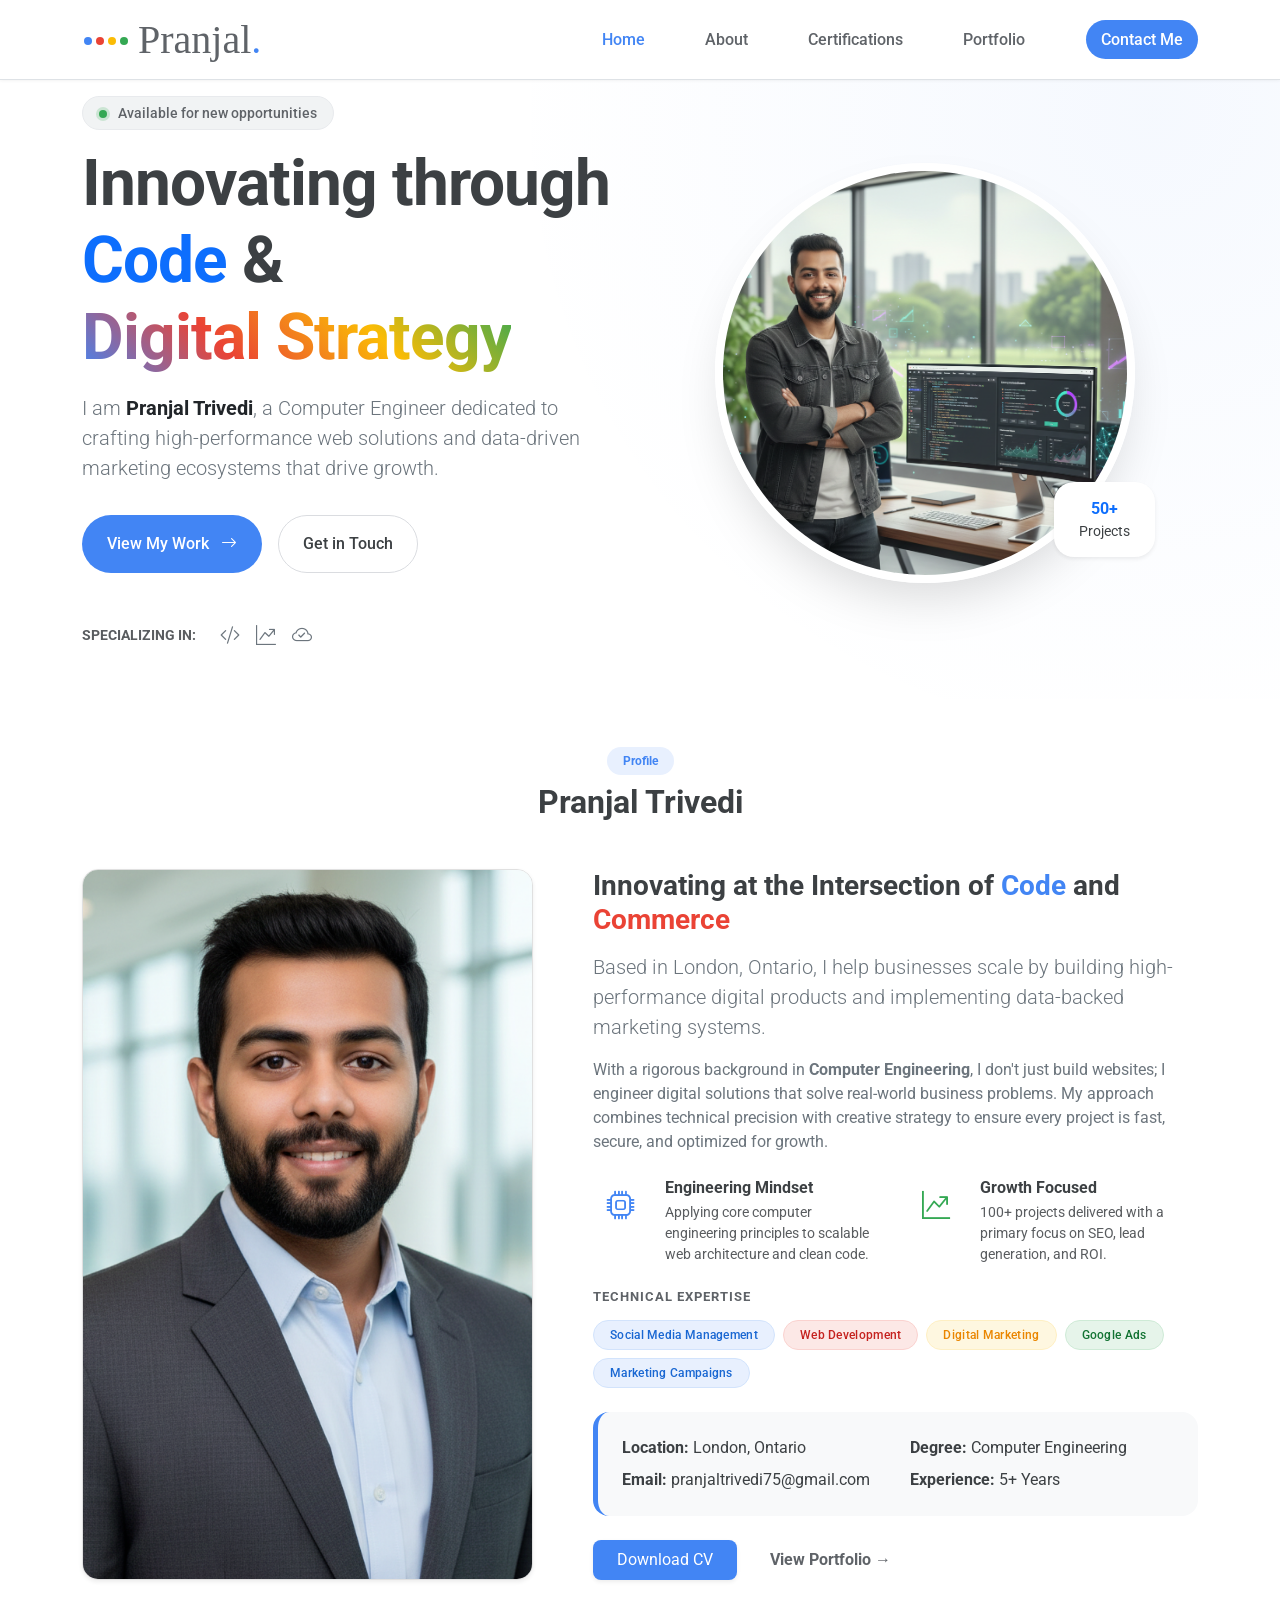
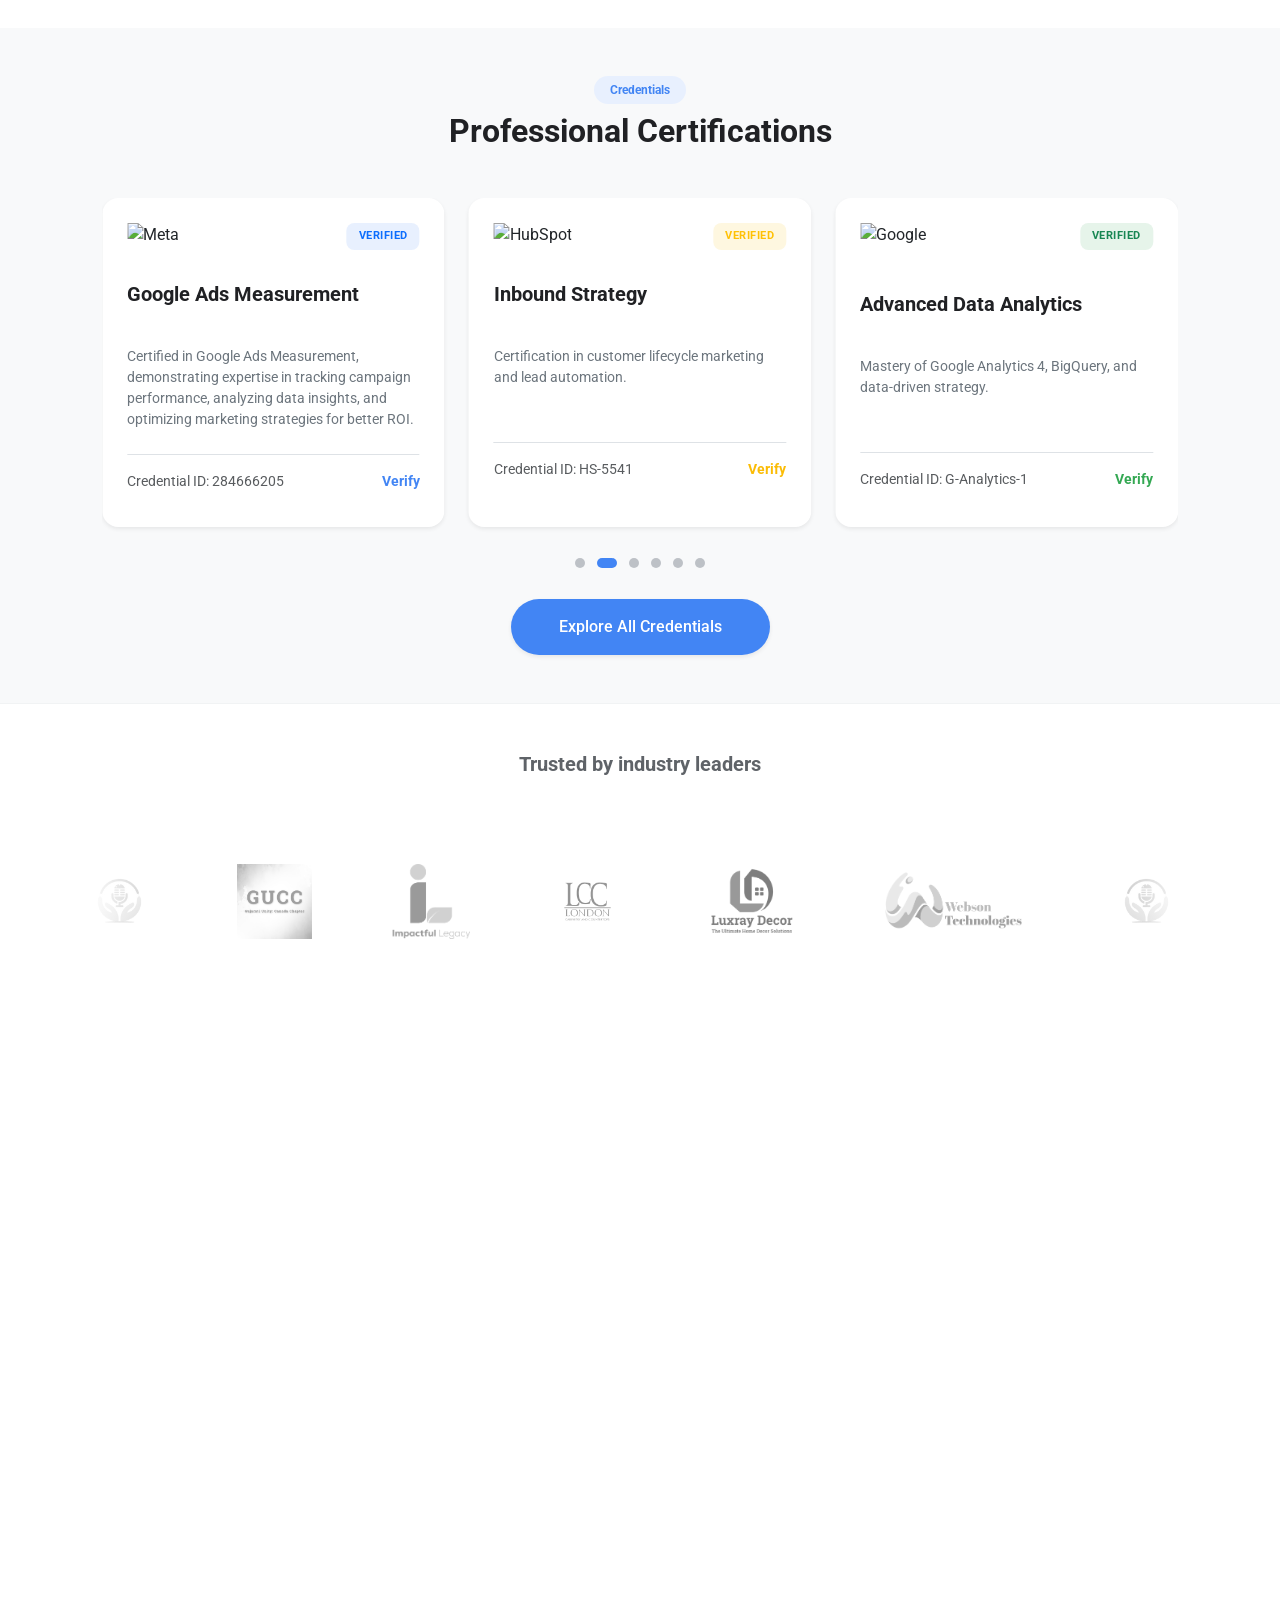
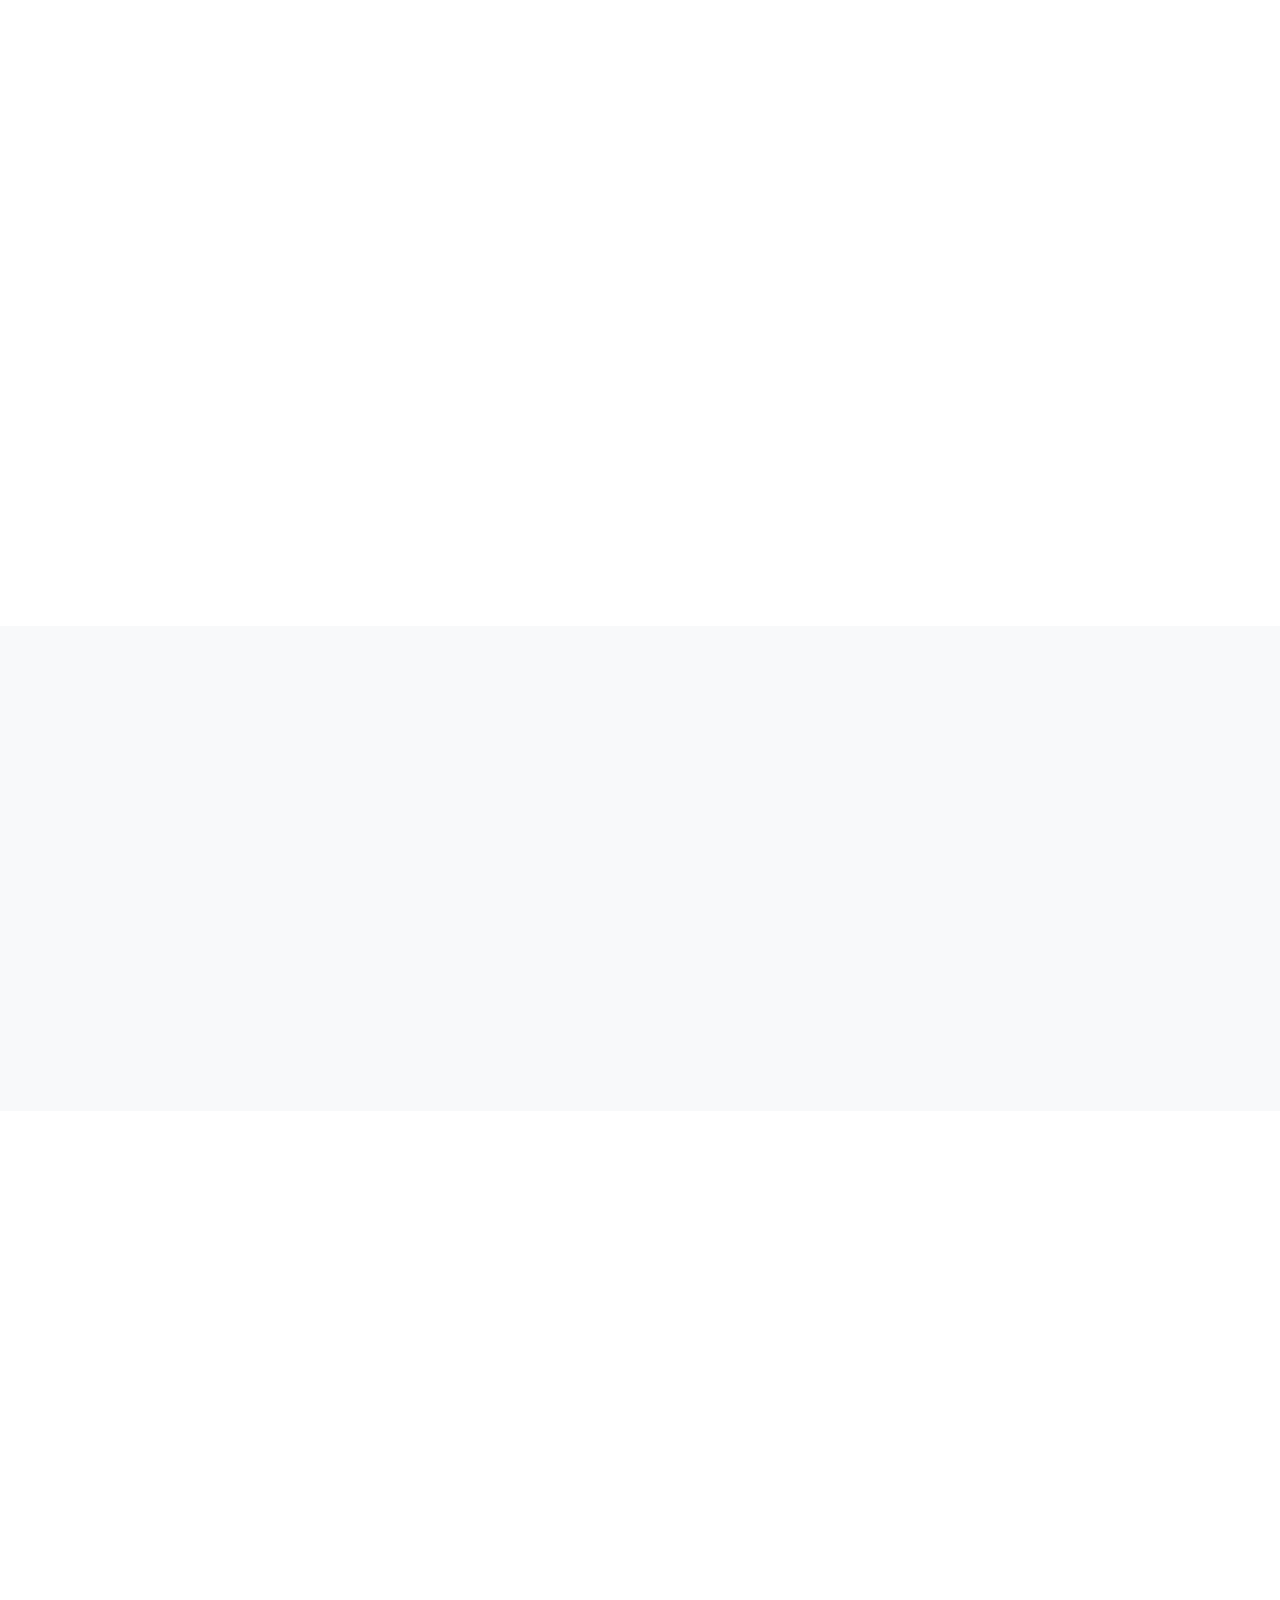
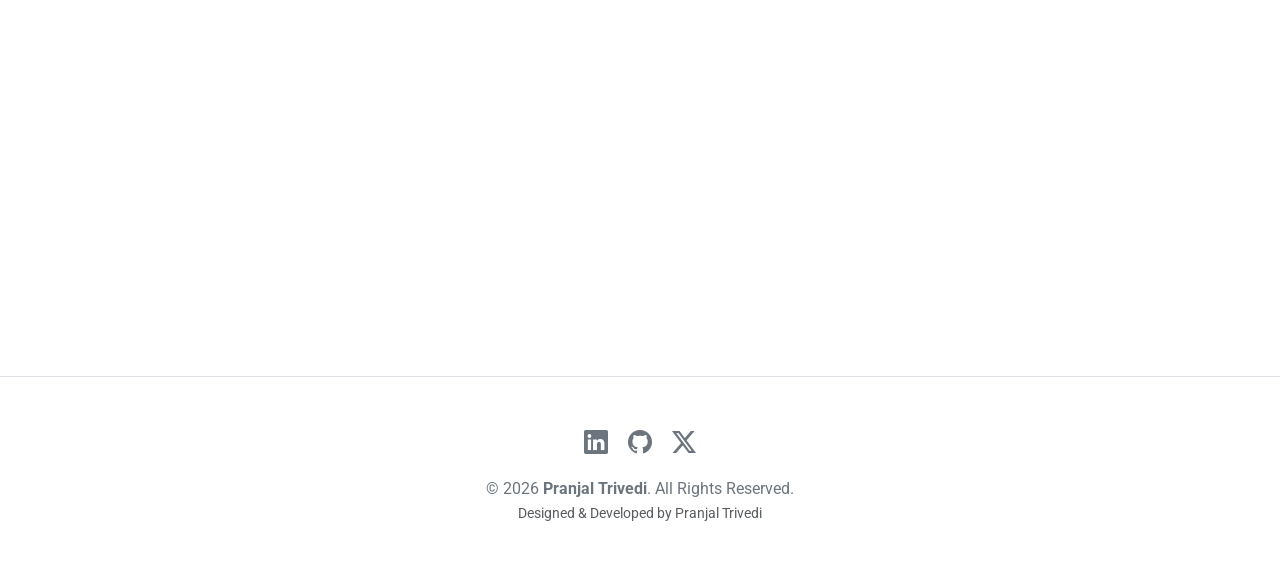
==== index.html @ e619330f "initialcommit" ====
<!DOCTYPE html>
<html lang="en">
<head>
  <meta charset="utf-8">
  <meta content="width=device-width, initial-scale=1.0" name="viewport">
  <title>Pranjal Trivedi | Digital Innovator</title>
  
  <link href="https://fonts.googleapis.com/css2?family=Google+Sans:wght@400;500;700&family=Roboto:wght@300;400;500;700&display=swap" rel="stylesheet">
  <link href="https://cdn.jsdelivr.net/npm/bootstrap@5.3.0/dist/css/bootstrap.min.css" rel="stylesheet">
  <link href="https://cdn.jsdelivr.net/npm/bootstrap-icons@1.11.0/font/bootstrap-icons.css" rel="stylesheet">
  <link href="https://unpkg.com/aos@2.3.1/dist/aos.css" rel="stylesheet">
  <link rel="stylesheet" href="https://cdn.jsdelivr.net/npm/swiper@11/swiper-bundle.min.css" />
  <link rel="stylesheet" href="https://cdn.jsdelivr.net/npm/bootstrap-icons@1.11.3/font/bootstrap-icons.min.css">

  <script src="https://cdn.jsdelivr.net/npm/swiper@11/swiper-bundle.min.js"></script>
  
  <link href="assets/css/style.css" rel="stylesheet">
  <script src="assets/js/security.js"></script>
</head>

<body>
<div id="maintenanceOverlay" class="maintenance-overlay" style="display: none;">
    <div class="maintenance-content text-center p-5 shadow-lg rounded-4 bg-white">
      <div class="d-flex justify-content-center mb-4">
        <a href="#" class="logo d-flex align-items-center text-decoration-none justify-content-center">
          <div class="google-dots me-2">
            <span class="dot blue"></span><span class="dot red"></span><span class="dot yellow"></span><span class="dot green"></span>
          </div>
          <h1 class="sitename mb-0" style="font-family: 'Google Sans'; color: #5F6368; font-weight: 500; font-size: 2rem;">
            Pranjal<span style="color: #4285F4;">.</span>
          </h1>
        </a>
      </div>
      <i class="bi bi-shield-lock text-primary mb-4" style="font-size: 4rem; display: block;"></i>
      <h2 class="fw-bold mb-3" style="font-family: 'Google Sans'; color: #202124;">Site Under Update</h2>
      <p class="text-secondary mb-4 mx-auto" style="max-width: 400px;">
        I am currently updating my portfolio with new projects. Please check back in a few minutes or reach out via LinkedIn.
      </p>
      <a href="https://linkedin.com/in/pranjaltrivedi/" class="btn btn-google-blue rounded-pill px-5 py-2">Follow for Updates</a>
    </div>
  </div>


  <header id="header" class="header fixed-top d-flex align-items-center bg-white border-bottom">
  <div class="container-fluid container-xl d-flex align-items-center justify-content-between">
    
    <a href="index.html" class="logo d-flex align-items-center text-decoration-none">
      <div class="google-dots me-2">
        <span class="dot blue"></span><span class="dot red"></span><span class="dot yellow"></span><span class="dot green"></span>
      </div>
      <h1 class="sitename mb-0" style="font-family: 'Google Sans'; color: #5F6368; font-weight: 500;">Pranjal<span style="color: #4285F4;">.</span></h1>
    </a>

    <nav id="navmenu" class="navmenu">
      <i class="mobile-nav-toggle d-xl-none bi bi-list ms-auto"></i>

      <div class="nav-drawer" id="navDrawer">
        <div class="drawer-header d-xl-none p-3 d-flex align-items-center justify-content-between border-bottom">
          <div class="logo d-flex align-items-center">
            <div class="google-dots me-2">
              <span class="dot blue"></span><span class="dot red"></span><span class="dot yellow"></span><span class="dot green"></span>
            </div>
            <h1 class="sitename mb-0" style="font-size: 1.25rem;">Pranjal<span>.</span></h1>
          </div>
          <i class="bi bi-x drawer-close d-xl-none" style="font-size: 32px; cursor: pointer;"></i>
        </div>

        <ul class="list-unstyled mb-0">
          <li><a href="index.html" class="active">Home</a></li>
          <li><a href="about.html">About</a></li>
          <li><a href="certifications.html">Certifications</a></li>
          <li><a href="portfolio.html">Portfolio</a></li>
          <li><a href="contact.html" class="btn-google-blue ms-xl-3">Contact Me</a></li>
        </ul>

        <div class="drawer-footer d-xl-none mt-auto p-4 border-top bg-light">
  <div class="text-center">
    <div class="social-links mb-3">
      <a href="https://linkedin.com/in/pranjaltrivedi/" class="text-secondary mx-2 fs-4"><i class="bi bi-linkedin"></i></a>
      <a href="https://github.com/PranjalTrivedi" class="text-secondary mx-2 fs-4"><i class="bi bi-github"></i></a>
      <a href="https://x.com/pranjalstrivedi" class="text-secondary mx-2 fs-4"><i class="bi bi-twitter-x"></i></a>
    </div>
    <p class="text-secondary mb-0" style="font-size: 0.85rem;">© 2026 <strong>Pranjal Trivedi</strong>. All Rights Reserved.</p>
    <small class="text-muted" style="font-size: 0.75rem;">Designed & Developed by Pranjal Trivedi</small>
  </div>
</div>
      </div>
    </nav>
  </div>
  <div class="mobile-nav-overlay" id="navOverlay"></div>
</header>

  <main class="main">

    <section id="hero" class="hero section py-5 mt-5">
  <div class="container">
    <div class="row gy-5 align-items-center">
      <div class="col-lg-6 order-2 order-lg-1" data-aos="fade-up">
        <div class="hero-content">
          <span class="premium-badge mb-3 d-inline-block">
            <span class="dot blue"></span> Available for new opportunities
          </span>
          <h1 class="display-3 fw-bold mb-3" style="letter-spacing: -1px;">
            Innovating through <span class="text-primary">Code</span> & <br>
            <span class="google-text-gradient">Digital Strategy</span>
          </h1>
          <p class="lead text-secondary mb-4 pb-2">
            I am <span class="fw-bold text-dark">Pranjal Trivedi</span>, a Computer Engineer dedicated to crafting high-performance web solutions and data-driven marketing ecosystems that drive growth.
          </p>
          <div class="d-flex gap-3 mt-2">
            <a href="portfolio.html" class="btn btn-google-primary px-4 py-3 rounded-pill">
              View My Work <i class="bi bi-arrow-right ms-2"></i>
            </a>
            <a href="contact.html" class="btn btn-outline-google px-4 py-3 rounded-pill">
              Get in Touch
            </a>
          </div>
          <div class="mt-5 d-flex align-items-center gap-4 trust-indicators">
            <small class="text-uppercase fw-bold text-muted small tracking-wider">Specializing in:</small>
            <div class="d-flex gap-3">
              <i class="bi bi-code-slash fs-5 text-secondary" title="Development"></i>
              <i class="bi bi-graph-up-arrow fs-5 text-secondary" title="SEO/Marketing"></i>
              <i class="bi bi-cloud-check fs-5 text-secondary" title="Cloud Solutions"></i>
            </div>
          </div>
        </div>
      </div>
      
      <div class="col-lg-6 order-1 order-lg-2 text-center" data-aos="zoom-in" data-aos-delay="200">
        <div class="hero-image-wrapper">
          <img src="/assets/img/profile-1.png" class="img-fluid rounded-circle shadow-premium hero-profile-img" alt="Pranjal Trivedi - Computer Engineer">
          <div class="floating-card experience-card shadow-sm">
            <span class="fw-bold text-primary">50+</span>
            <small>Projects</small>
          </div>
        </div>
      </div>
    </div>
  </div>
</section>

    <section id="about" class="about section py-5">
  <div class="container" data-aos="fade-up">
    
    <div class="section-title text-center mb-5">
      <span class="badge rounded-pill px-3 py-2 mb-2" style="background-color: #E8F0FE; color: #4285F4;">Profile</span>
      <h2 class="fw-bold">Pranjal Trivedi</h2>
    </div>
    
    <div class="row gy-4 align-items-stretch">
      
      <div class="col-lg-5">
        <div class="profile-card h-100 shadow-sm rounded-4 overflow-hidden bg-white border" style="border-color: #e0e0e0 !important;">
          <img src="/assets/img/profile-square.png" 
               class="w-100 h-100" 
               style="object-fit: cover; min-height: 100%;" 
               alt="Pranjal Trivedi - Computer Engineer">
        </div>
      </div>

      <div class="col-lg-7 d-flex flex-column justify-content-center ps-lg-5">
        <div class="content-wrapper">
          <h3 class="fw-bold mb-3" style="color: #3c4043;">Innovating at the Intersection of <span style="color: #4285F4;">Code</span> and <span style="color: #EA4335;">Commerce</span></h3>
          
          <p class="lead text-secondary mb-3">Based in London, Ontario, I help businesses scale by building high-performance digital products and implementing data-backed marketing systems.</p>
          
          <p class="text-secondary mb-4">With a rigorous background in <strong>Computer Engineering</strong>, I don't just build websites; I engineer digital solutions that solve real-world business problems. My approach combines technical precision with creative strategy to ensure every project is fast, secure, and optimized for growth.</p>
          
          <div class="row g-4 mb-4">
            <div class="col-sm-6">
              <div class="d-flex align-items-start">
                <div class="icon-box me-3" style="color: #4285F4;"><i class="bi bi-cpu fs-3"></i></div>
                <div>
                  <h6 class="fw-bold mb-1">Engineering Mindset</h6>
                  <p class="small text-muted mb-0">Applying core computer engineering principles to scalable web architecture and clean code.</p>
                </div>
              </div>
            </div>
            <div class="col-sm-6">
              <div class="d-flex align-items-start">
                <div class="icon-box me-3" style="color: #34A853;"><i class="bi bi-graph-up-arrow fs-3"></i></div>
                <div>
                  <h6 class="fw-bold mb-1">Growth Focused</h6>
                  <p class="small text-muted mb-0">100+ projects delivered with a primary focus on SEO, lead generation, and ROI.</p>
                </div>
              </div>
            </div>
          </div>

          <div class="mb-4">
            <h6 class="fw-bold mb-3" style="color: #5F6368; letter-spacing: 1px; text-transform: uppercase; font-size: 0.8rem;">Technical Expertise</h6>
            <div class="d-flex flex-wrap gap-2">
              <span class="badge badge-premium badge-google-blue px-3 py-2 rounded-pill">Social Media Management</span>
    <span class="badge badge-premium badge-google-red px-3 py-2 rounded-pill">Web Development</span>
    <span class="badge badge-premium badge-google-yellow px-3 py-2 rounded-pill">Digital Marketing</span>
    <span class="badge badge-premium badge-google-green px-3 py-2 rounded-pill">Google Ads</span>
    <span class="badge badge-premium badge-google-blue px-3 py-2 rounded-pill">Marketing Campaigns</span>
            </div>
          </div>

          <div class="personal-info p-4 rounded-4" style="background-color: #f8f9fa; border-left: 5px solid #4285F4;">
            <div class="row gy-3">
              <div class="col-md-6">
                <p class="mb-2"><strong>Location:</strong> London, Ontario</p>
                <p class="mb-0"><strong>Email:</strong> pranjaltrivedi75@gmail.com</p>
              </div>
              <div class="col-md-6">
                <p class="mb-2"><strong>Degree:</strong> Computer Engineering</p>
                <p class="mb-0"><strong>Experience:</strong> 5+ Years</p>
              </div>
            </div>
          </div>

          <div class="mt-4">
            <a href="#contact" class="btn btn-primary px-4 py-2 rounded-3 shadow-sm" style="background-color: #4285F4; border: none;">Download CV</a>
            <a href="#portfolio" class="btn btn-link text-decoration-none ms-3 fw-bold" style="color: #5f6368;">View Portfolio →</a>
          </div>
        </div>
      </div>
      
    </div>
  </div>
</section>

<section id="certifications" class="certifications section py-5" style="background-color: #f8f9fa;">
  <div class="container" data-aos="fade-up">
    
    <div class="section-title text-center mb-5">
      <span class="badge rounded-pill px-3 py-2 mb-2" style="background-color: #E8F0FE; color: #4285F4;">Credentials</span>
      <h2 class="fw-bold" style="color: #202124;">Professional Certifications</h2>
    </div>

    <div class="cert-swiper-wrapper position-relative">
      <div class="swiper mySwiper pb-5">
        <div class="swiper-wrapper">
          
          <div class="swiper-slide">
            <div class="card border-0 shadow-sm rounded-4 h-100 bg-white p-4 cert-static-card">
              <div class="d-flex justify-content-between align-items-start mb-4">
                <img src="https://upload.wikimedia.org/wikipedia/commons/c/c1/Google_%22G%22_logo.svg" alt="Google" style="height: 45px; width: auto;">
                <span class="badge-inst bg-green-subtle text-success">Verified</span>
              </div>
              <div class="card-body p-0">
                <h5 class="fw-bold mb-2" style="color: #202124;">Google Ads AI-Powered Performance Ads</h5>
                <p class="text-secondary small mb-4">Certified in Google AI-Powered Performance Ads, demonstrating expertise in leveraging AI-driven cross-channel campaigns to optimize performance and achieve business goals.</p>
                <div class="pt-3 border-top d-flex justify-content-between align-items-center">
                  <small class="text-muted">Credential ID: 284683731</small>
                  <a href="https://www.linkedin.com/redir/redirect/?url=https%3A%2F%2Fskillshop.credential.net%2F6551ad9c-9b89-4e1f-a1d9-637574172e79&urlhash=rSaq&isSdui=true&lipi=urn%3Ali%3Apage%3Ad_flagship3_profile_view_base_certifications_details%3BDRGws7gVSsSUG7PyuHERhA%3D%3D" class="text-decoration-none fw-bold small" style="color: #34A853;">Verify</a>
                </div>
              </div>
            </div>
          </div>

          <div class="swiper-slide">
            <div class="card border-0 shadow-sm rounded-4 h-100 bg-white p-4 cert-static-card">
              <div class="d-flex justify-content-between align-items-start mb-4">
                <img src="https://upload.wikimedia.org/wikipedia/commons/c/c1/Google_%22G%22_logo.svg" alt="Meta" style="height: 35px; width: auto;">
                <span class="badge-inst bg-blue-subtle text-primary">Verified</span>
              </div>
              <div class="card-body p-0">
                <h5 class="fw-bold mb-2" style="color: #202124;">Google Ads Measurement</h5>
                <p class="text-secondary small mb-4">Certified in Google Ads Measurement, demonstrating expertise in tracking campaign performance, analyzing data insights, and optimizing marketing strategies for better ROI.</p>
                <div class="pt-3 border-top d-flex justify-content-between align-items-center">
                  <small class="text-muted">Credential ID: 284666205</small>
                  <a href="https://www.linkedin.com/redir/redirect/?url=https%3A%2F%2Flearndigital.withgoogle.com%2Flink%2F1tb5mplmosg&urlhash=34kn&isSdui=true&lipi=urn%3Ali%3Apage%3Ad_flagship3_profile_view_base_certifications_details%3BDRGws7gVSsSUG7PyuHERhA%3D%3D" class="text-decoration-none fw-bold small" style="color: #4285F4;">Verify</a>
                </div>
              </div>
            </div>
          </div>

          <div class="swiper-slide">
            <div class="card border-0 shadow-sm rounded-4 h-100 bg-white p-4 cert-static-card">
              <div class="d-flex justify-content-between align-items-start mb-4">
                <img src="https://upload.wikimedia.org/wikipedia/commons/3/3f/HubSpot_Logo.svg" alt="HubSpot" style="height: 35px; width: auto;">
                <span class="badge-inst bg-yellow-subtle text-warning">Verified</span>
              </div>
              <div class="card-body p-0">
                <h5 class="fw-bold mb-2" style="color: #202124;">Inbound Strategy</h5>
                <p class="text-secondary small mb-4">Certification in customer lifecycle marketing and lead automation.</p>
                <div class="pt-3 border-top d-flex justify-content-between align-items-center">
                  <small class="text-muted">Credential ID: HS-5541</small>
                  <a href="#" class="text-decoration-none fw-bold small" style="color: #FBBC05;">Verify</a>
                </div>
              </div>
            </div>
          </div>

          <div class="swiper-slide">
            <div class="card border-0 shadow-sm rounded-4 h-100 bg-white p-4 cert-static-card">
              <div class="d-flex justify-content-between align-items-start mb-4">
                <img src="https://upload.wikimedia.org/wikipedia/commons/c/c1/Google_%22G%22_logo.svg" alt="Google" style="height: 45px; width: auto;">
                <span class="badge-inst bg-green-subtle text-success">Verified</span>
              </div>
              <div class="card-body p-0">
                <h5 class="fw-bold mb-2" style="color: #202124;">Advanced Data Analytics</h5>
                <p class="text-secondary small mb-4">Mastery of Google Analytics 4, BigQuery, and data-driven strategy.</p>
                <div class="pt-3 border-top d-flex justify-content-between align-items-center">
                  <small class="text-muted">Credential ID: G-Analytics-1</small>
                  <a href="#" class="text-decoration-none fw-bold small" style="color: #34A853;">Verify</a>
                </div>
              </div>
            </div>
          </div>

          <div class="swiper-slide">
            <div class="card border-0 shadow-sm rounded-4 h-100 bg-white p-4 cert-static-card">
              <div class="d-flex justify-content-between align-items-start mb-4">
                <img src="https://upload.wikimedia.org/wikipedia/commons/7/7b/Meta_Platforms_Inc._logo.svg" alt="Meta" style="height: 35px; width: auto;">
                <span class="badge-inst bg-blue-subtle text-primary">Verified</span>
              </div>
              <div class="card-body p-0">
                <h5 class="fw-bold mb-2" style="color: #202124;">Meta Marketing Science</h5>
                <p class="text-secondary small mb-4">Expertise in conversion API, pixel tracking, and campaign optimization.</p>
                <div class="pt-3 border-top d-flex justify-content-between align-items-center">
                  <small class="text-muted">Credential ID: META-772</small>
                  <a href="#" class="text-decoration-none fw-bold small" style="color: #4285F4;">Verify</a>
                </div>
              </div>
            </div>
          </div>

          <div class="swiper-slide">
            <div class="card border-0 shadow-sm rounded-4 h-100 bg-white p-4 cert-static-card">
              <div class="d-flex justify-content-between align-items-start mb-4">
                <img src="https://upload.wikimedia.org/wikipedia/commons/3/3f/HubSpot_Logo.svg" alt="HubSpot" style="height: 35px; width: auto;">
                <span class="badge-inst bg-yellow-subtle text-warning">Verified</span>
              </div>
              <div class="card-body p-0">
                <h5 class="fw-bold mb-2" style="color: #202124;">Content Marketing</h5>
                <p class="text-secondary small mb-4">Certified in HubSpot Content Marketing, demonstrating expertise in content strategy, SEO-driven storytelling, and audience engagement to drive business growth.</p>
                <div class="pt-3 border-top d-flex justify-content-between align-items-center">
                  <small class="text-muted">Credential ID: HS-5541</small>
                  <a href="https://app-na3.hubspot.com/academy/achievements/bf9k39bm/en/1/pranjal-trivedi/content-marketing" class="text-decoration-none fw-bold small" style="color: #FBBC05;">Verify</a>
                </div>
              </div>
            </div>
          </div>

        </div>
        <div class="swiper-pagination"></div>
      </div>
    </div>

    <div class="text-center mt-4">
      <a href="certifications.html" class="btn btn-google-blue px-5 py-3 shadow-sm">Explore All Credentials</a>
    </div>

  </div>
</section>

<section id="clients" class="clients section py-5" style="background-color: #ffffff; border-top: 1px solid #f1f3f4;">
  <div class="container" data-aos="fade-up">

    <div class="section-title text-center mb-5">
      <h3 class="fw-bold" style="color: #5f6368; font-size: 1.25rem;">Trusted by industry leaders</h3>
    </div>

    <div class="google-marquee-wrapper">
  <div class="marquee-fade-left"></div>
  <div class="marquee-fade-right"></div>

  <div class="marquee-content">
    <div class="marquee-group">
      <img src="assets/img/clients/conflict-resolution.png" alt="Conflict Resolution" class="client-logo">
      <img src="assets/img/clients/gucc.png" alt="GUCC" class="client-logo">
      <img src="assets/img/clients/impactful-legacy.png" alt="Impactful Legacy" class="client-logo">
      <img src="assets/img/clients/lcc.png" alt="LCC" class="client-logo">
      <img src="assets/img/clients/luxray-decor.png" alt="Luxray Decor" class="client-logo">
      <img src="assets/img/clients/webson-technologies.png" alt="Webson Technologies" class="client-logo">
    </div>

    <div class="marquee-group" aria-hidden="true">
      <img src="assets/img/clients/conflict-resolution.png" alt="Conflict Resolution" class="client-logo">
      <img src="assets/img/clients/gucc.png" alt="GUCC" class="client-logo">
      <img src="assets/img/clients/impactful-legacy.png" alt="Impactful Legacy" class="client-logo">
      <img src="assets/img/clients/lcc.png" alt="LCC" class="client-logo">
      <img src="assets/img/clients/luxray-decor.png" alt="Luxray Decor" class="client-logo">
      <img src="assets/img/clients/webson-technologies.png" alt="Webson Technologies" class="client-logo">
    </div>
  </div>
</div>

  </div>
</section>

<section id="testimonials" class="testimonials section py-5 bg-white">
  <div class="container" data-aos="fade-up">

    <div class="section-header mb-5">
      <h2 class="fw-normal text-dark">What our <span class="text-primary fw-bold">partners</span> say</h2>
      <div class="google-dots mt-2">
        <span class="dot blue"></span>
        <span class="dot red"></span>
        <span class="dot yellow"></span>
        <span class="dot green"></span>
      </div>
    </div>

    <div class="cert-swiper-wrapper">
      <div class="swiper mySwiper pb-5">
        <div class="swiper-wrapper">

          <div class="swiper-slide h-auto">
            <div class="testimonial-item p-4 h-100 border rounded-4 d-flex flex-column">
              <div class="stars-wrapper mb-3">
                <i class="bi bi-star-fill text-warning"></i>
                <i class="bi bi-star-fill text-warning"></i>
                <i class="bi bi-star-fill text-warning"></i>
                <i class="bi bi-star-fill text-warning"></i>
                <i class="bi bi-star-fill text-warning"></i>
              </div>
              <p class="testimonial-text text-dark mb-4">
                "Pranjal's approach He delivered a high-performance solution."
              </p>
              <div class="d-flex align-items-center mt-auto pt-4 border-top">
                <img src="https://i.pravatar.cc/150?u=9" class="rounded-circle me-3" width="48" height="48" alt="Client">
                <div>
                  <h6 class="mb-0 fw-bold text-dark">Jonathan Vance</h6>
                  <p class="mb-0 small text-secondary">Director, CloudScale</p>
                </div>
              </div>
            </div>
          </div>

          <div class="swiper-slide h-auto">
            <div class="testimonial-item p-4 h-100 border rounded-4 d-flex flex-column">
              <div class="stars-wrapper mb-3">
                <i class="bi bi-star-fill text-warning"></i>
                <i class="bi bi-star-fill text-warning"></i>
                <i class="bi bi-star-fill text-warning"></i>
                <i class="bi bi-star-fill text-warning"></i>
                <i class="bi bi-star-fill text-warning"></i>
              </div>
              <p class="testimonial-text text-dark mb-4">
                "Exceptional work on our SEO strategy. We saw a massive jump in rankings within just two months. Pranjal is a true expert."
              </p>
              <div class="d-flex align-items-center mt-auto pt-4 border-top">
                <img src="https://i.pravatar.cc/150?u=12" class="rounded-circle me-3" width="48" height="48" alt="Client">
                <div>
                  <h6 class="mb-0 fw-bold text-dark">Sarah Miller</h6>
                  <p class="mb-0 small text-secondary">Marketing Head, Nexa</p>
                </div>
              </div>
            </div>
          </div>

          <div class="swiper-slide h-auto">
            <div class="testimonial-item p-4 h-100 border rounded-4 d-flex flex-column">
              <div class="stars-wrapper mb-3">
                <i class="bi bi-star-fill text-warning"></i>
                <i class="bi bi-star-fill text-warning"></i>
                <i class="bi bi-star-fill text-warning"></i>
                <i class="bi bi-star-fill text-warning"></i>
                <i class="bi bi-star-fill text-warning"></i>
              </div>
              <p class="testimonial-text text-dark mb-4">
                "Exceptional work on our SEO strategy. We saw a massive jump in rankings within just two months. Pranjal is a true expert."
              </p>
              <div class="d-flex align-items-center mt-auto pt-4 border-top">
                <img src="https://i.pravatar.cc/150?u=12" class="rounded-circle me-3" width="48" height="48" alt="Client">
                <div>
                  <h6 class="mb-0 fw-bold text-dark">Sarah Miller</h6>
                  <p class="mb-0 small text-secondary">Marketing Head, Nexa</p>
                </div>
              </div>
            </div>
          </div>

          <div class="swiper-slide h-auto">
            <div class="testimonial-item p-4 h-100 border rounded-4 d-flex flex-column">
              <div class="stars-wrapper mb-3">
                <i class="bi bi-star-fill text-warning"></i>
                <i class="bi bi-star-fill text-warning"></i>
                <i class="bi bi-star-fill text-warning"></i>
                <i class="bi bi-star-fill text-warning"></i>
                <i class="bi bi-star-fill text-warning"></i>
              </div>
              <p class="testimonial-text text-dark mb-4">
                "Exceptional work on our SEO strategy. We saw a massive jump in rankings within just two months. Pranjal is a true expert."
              </p>
              <div class="d-flex align-items-center mt-auto pt-4 border-top">
                <img src="https://i.pravatar.cc/150?u=12" class="rounded-circle me-3" width="48" height="48" alt="Client">
                <div>
                  <h6 class="mb-0 fw-bold text-dark">Sarah Miller</h6>
                  <p class="mb-0 small text-secondary">Marketing Head, Nexa</p>
                </div>
              </div>
            </div>
          </div>

          <div class="swiper-slide h-auto">
            <div class="testimonial-item p-4 h-100 border rounded-4 d-flex flex-column">
              <div class="stars-wrapper mb-3">
                <i class="bi bi-star-fill text-warning"></i>
                <i class="bi bi-star-fill text-warning"></i>
                <i class="bi bi-star-fill text-warning"></i>
                <i class="bi bi-star-fill text-warning"></i>
                <i class="bi bi-star-fill text-warning"></i>
              </div>
              <p class="testimonial-text text-dark mb-4">
                "Exceptional work on our SEO strategy. We saw a massive jump in rankings within just two months. Pranjal is a true expert."
              </p>
              <div class="d-flex align-items-center mt-auto pt-4 border-top">
                <img src="https://i.pravatar.cc/150?u=12" class="rounded-circle me-3" width="48" height="48" alt="Client">
                <div>
                  <h6 class="mb-0 fw-bold text-dark">Sarah Miller</h6>
                  <p class="mb-0 small text-secondary">Marketing Head, Nexa</p>
                </div>
              </div>
            </div>
          </div>

          <div class="swiper-slide h-auto">
            <div class="testimonial-item p-4 h-100 border rounded-4 d-flex flex-column">
              <div class="stars-wrapper mb-3">
                <i class="bi bi-star-fill text-warning"></i>
                <i class="bi bi-star-fill text-warning"></i>
                <i class="bi bi-star-fill text-warning"></i>
                <i class="bi bi-star-fill text-warning"></i>
                <i class="bi bi-star-fill text-warning"></i>
              </div>
              <p class="testimonial-text text-dark mb-4">
                "Exceptional work on our SEO strategy. We saw a massive jump in rankings within just two months. Pranjal is a true expert."
              </p>
              <div class="d-flex align-items-center mt-auto pt-4 border-top">
                <img src="https://i.pravatar.cc/150?u=12" class="rounded-circle me-3" width="48" height="48" alt="Client">
                <div>
                  <h6 class="mb-0 fw-bold text-dark">Sarah Miller</h6>
                  <p class="mb-0 small text-secondary">Marketing Head, Nexa</p>
                </div>
              </div>
            </div>
          </div>

          <div class="swiper-slide h-auto">
            <div class="testimonial-item p-4 h-100 border rounded-4 d-flex flex-column">
              <div class="stars-wrapper mb-3">
                <i class="bi bi-star-fill text-warning"></i>
                <i class="bi bi-star-fill text-warning"></i>
                <i class="bi bi-star-fill text-warning"></i>
                <i class="bi bi-star-fill text-warning"></i>
                <i class="bi bi-star-fill text-warning"></i>
              </div>
              <p class="testimonial-text text-dark mb-4">
                "Exceptional work on our SEO strategy. We saw a massive jump in rankings within just two months. Pranjal is a true expert."
              </p>
              <div class="d-flex align-items-center mt-auto pt-4 border-top">
                <img src="https://i.pravatar.cc/150?u=12" class="rounded-circle me-3" width="48" height="48" alt="Client">
                <div>
                  <h6 class="mb-0 fw-bold text-dark">Sarah Miller</h6>
                  <p class="mb-0 small text-secondary">Marketing Head, Nexa</p>
                </div>
              </div>
            </div>
          </div>

        </div>
        <div class="swiper-pagination"></div>
      </div>

      <div class="swiper-button-prev google-nav-btn"><i class="bi bi-arrow-left"></i></div>
      <div class="swiper-button-next google-nav-btn"><i class="bi bi-arrow-right"></i></div>
    </div>
  </div>
</section>


<section id="services" class="services section py-5 bg-white">
  <div class="container" data-aos="fade-up">

    <div class="section-header mb-5">
      <h2 class="display-5 fw-normal text-dark">Services that <span class="text-primary fw-bold">scale</span></h2>
      <p class="text-secondary lead">Building secure, reliable, and high-performance digital ecosystems.</p>
      <div class="google-dots mt-3">
        <span class="dot blue"></span>
        <span class="dot red"></span>
        <span class="dot yellow"></span>
        <span class="dot green"></span>
      </div>
    </div>

    <div class="row gy-4">

      <div class="col-lg-4 col-md-6">
        <div class="m3-service-card h-100">
          <div class="card-content p-4">
            <div class="icon-shape bg-blue-subtle mb-4">
              <i class="bi bi-code-slash text-primary"></i>
            </div>
            <h3 class="h4 fw-bold mb-3">Web Engineering</h3>
            <p class="text-secondary">Custom MERN stack solutions built for speed, security, and global scalability.</p>
            <div class="tag-cloud mt-3">
              <span class="m3-tag">React.js</span>
              <span class="m3-tag">Node.js</span>
              <span class="m3-tag">Cloud</span>
            </div>
          </div>
          <div class="card-footer-action p-4 mt-auto">
            <a href="#contact" class="text-primary fw-bold text-decoration-none">Learn more <i class="bi bi-arrow-right ms-1"></i></a>
          </div>
        </div>
      </div>

      <div class="col-lg-4 col-md-6">
        <div class="m3-service-card h-100">
          <div class="card-content p-4">
            <div class="icon-shape bg-red-subtle mb-4">
              <i class="bi bi-search text-danger"></i>
            </div>
            <h3 class="h4 fw-bold mb-3">SEO Strategy</h3>
            <p class="text-secondary">Technical SEO audits and data-driven optimization to dominate Google search results.</p>
            <div class="tag-cloud mt-3">
              <span class="m3-tag">Technical SEO</span>
              <span class="m3-tag">Growth</span>
            </div>
          </div>
          <div class="card-footer-action p-4 mt-auto">
            <a href="#contact" class="text-danger fw-bold text-decoration-none">Learn more <i class="bi bi-arrow-right ms-1"></i></a>
          </div>
        </div>
      </div>

      <div class="col-lg-4 col-md-6">
        <div class="m3-service-card h-100">
          <div class="card-content p-4">
            <div class="icon-shape bg-yellow-subtle mb-4">
              <i class="bi bi-incognito text-warning"></i>
            </div>
            <h3 class="h4 fw-bold mb-3">Digital Growth</h3>
            <p class="text-secondary">Transforming business goals into technical roadmaps that drive measurable ROI.</p>
            <div class="tag-cloud mt-3">
              <span class="m3-tag">Consulting</span>
              <span class="m3-tag">Strategy</span>
            </div>
          </div>
          <div class="card-footer-action p-4 mt-auto">
            <a href="#contact" class="text-warning fw-bold text-decoration-none">Learn more <i class="bi bi-arrow-right ms-1"></i></a>
          </div>
        </div>
      </div>

    </div>
  </div>
</section>

<section id="faq" class="faq section py-5 bg-light">
  <div class="container" data-aos="fade-up">

    <div class="section-header text-center mb-5">
      <h2 class="display-6 fw-normal text-dark">Frequently Asked <span class="text-primary fw-bold">Questions</span></h2>
      <p class="text-secondary">Quick answers to common inquiries about my technical services.</p>
      <div class="google-dots mt-3 justify-content-center d-flex">
        <span class="dot blue"></span>
        <span class="dot red"></span>
        <span class="dot yellow"></span>
        <span class="dot green"></span>
      </div>
    </div>

    <div class="row justify-content-center">
      <div class="col-lg-8">
        <div class="accordion accordion-flush" id="faqAccordion">

          <div class="accordion-item m3-faq-item mb-3">
            <h2 class="accordion-header">
              <button class="accordion-button collapsed fw-bold text-dark" type="button" data-bs-toggle="collapse" data-bs-target="#faq1">
                What technologies do you specialize in for Web Development?
              </button>
            </h2>
            <div id="faq1" class="accordion-collapse collapse" data-bs-parent="#faqAccordion">
              <div class="accordion-body text-secondary">
                I specialize in the <strong>MERN Stack</strong> (MongoDB, Express.js, React, Node.js) and modern cloud architectures. My focus is on building high-performance, scalable applications that are secure and SEO-friendly from the ground up.
              </div>
            </div>
          </div>

          <div class="accordion-item m3-faq-item mb-3">
            <h2 class="accordion-header">
              <button class="accordion-button collapsed fw-bold text-dark" type="button" data-bs-toggle="collapse" data-bs-target="#faq2">
                How does your Technical SEO process work?
              </button>
            </h2>
            <div id="faq2" class="accordion-collapse collapse" data-bs-parent="#faqAccordion">
              <div class="accordion-body text-secondary">
                My process begins with a deep technical audit, analyzing Core Web Vitals, site architecture, and crawlability. I then implement data-driven optimizations to ensure your site is perfectly indexed and outranks competitors on Google search results.
              </div>
            </div>
          </div>

          <div class="accordion-item m3-faq-item mb-3">
            <h2 class="accordion-header">
              <button class="accordion-button collapsed fw-bold text-dark" type="button" data-bs-toggle="collapse" data-bs-target="#faq3">
                Do you offer ongoing maintenance and support?
              </button>
            </h2>
            <div id="faq3" class="accordion-collapse collapse" data-bs-parent="#faqAccordion">
              <div class="accordion-body text-secondary">
                Yes, I offer monthly maintenance packages that include security updates, performance monitoring, and continuous SEO adjustments to keep your digital assets running at peak efficiency.
              </div>
            </div>
          </div>

        </div>
      </div>
    </div>
  </div>
</section>

<section id="contact" class="contact section py-5 bg-white">
  <div class="container" data-aos="fade-up">

    <div class="section-header text-center mb-5">
      <span class="badge-google blue">Connect</span>
      <h2 class="display-6 fw-normal text-dark">Get in <span class="text-primary fw-bold">Touch</span></h2>
      <p class="text-secondary">Ready to start your next high-performance digital project?</p>
      <div class="google-dots mt-3 justify-content-center d-flex">
        <span class="dot blue"></span>
        <span class="dot red"></span>
        <span class="dot yellow"></span>
        <span class="dot green"></span>
      </div>
    </div>

    <div class="row gy-4">

      <div class="col-lg-5">
        <div class="contact-info-wrapper h-100">
          
          <div class="info-card mb-4" data-aos="fade-up" data-aos-delay="100">
            <div class="icon-box bg-blue-subtle">
              <i class="bi bi-geo-alt text-primary"></i>
            </div>
            <div>
              <h5 class="fw-bold mb-1">Location</h5>
              <p class="text-secondary mb-0">Global / Remote</p>
            </div>
          </div>

          <div class="info-card mb-4" data-aos="fade-up" data-aos-delay="200">
            <div class="icon-box bg-red-subtle">
              <i class="bi bi-envelope text-danger"></i>
            </div>
            <div>
              <h5 class="fw-bold mb-1">Email Me</h5>
              <p class="text-secondary mb-0">contact@pranjaltrivedi.com</p>
            </div>
          </div>

          <div class="info-card" data-aos="fade-up" data-aos-delay="300">
            <div class="icon-box bg-green-subtle">
              <i class="bi bi-linkedin text-success"></i>
            </div>
            <div>
              <h5 class="fw-bold mb-1">LinkedIn</h5>
              <p class="text-secondary mb-0">Pranjal Trivedi</p>
            </div>
          </div>

        </div>
      </div>

      <div class="col-lg-7">
        <div class="contact-form-card p-4 p-md-5 border rounded-4 shadow-sm" data-aos="fade-up" data-aos-delay="400">
          <form action="#" method="post" class="php-email-form">
            <div class="row gy-4">
              
              <div class="col-md-6">
                <label class="form-label fw-bold small text-secondary">Full Name</label>
                <input type="text" name="name" class="form-control" placeholder="Jane Doe" required>
              </div>

              <div class="col-md-6">
                <label class="form-label fw-bold small text-secondary">Email Address</label>
                <input type="email" class="form-control" name="email" placeholder="name@example.com" required>
              </div>

              <div class="col-12">
                <label class="form-label fw-bold small text-secondary">Subject</label>
                <input type="text" class="form-control" name="subject" placeholder="Project Inquiry" required>
              </div>

              <div class="col-12">
                <label class="form-label fw-bold small text-secondary">Message</label>
                <textarea class="form-control" name="message" rows="5" placeholder="Tell me about your project goals..." required></textarea>
              </div>

              <div class="col-12 text-center mt-4">
                <button type="submit" class="btn btn-google-blue px-5 py-3 rounded-pill shadow-sm">
                  Send Message <i class="bi bi-send ms-2"></i>
                </button>
              </div>

            </div>
          </form>
        </div>
      </div>

    </div>
  </div>
</section>

  </main>

  <footer id="footer" class="footer py-5 border-top bg-white">
    <div class="container text-center">
      <div class="social-links mb-3">
        <a href="https://linkedin.com/in/pranjaltrivedi/" class="text-secondary mx-2 fs-4"><i class="bi bi-linkedin"></i></a>
        <a href="https://github.com/PranjalTrivedi" class="text-secondary mx-2 fs-4"><i class="bi bi-github"></i></a>
        <a href="https://x.com/pranjalstrivedi" class="text-secondary mx-2 fs-4"><i class="bi bi-twitter-x"></i></a>
      </div>
      <p class="text-secondary mb-0">© 2026 <strong>Pranjal Trivedi</strong>. All Rights Reserved.</p>
      <small class="text-muted">Designed & Developed by Pranjal Trivedi</small>
    </div>
  </footer>

  <script src="https://unpkg.com/aos@2.3.1/dist/aos.js"></script>
  <script src="assets/js/main.js"></script>
</body>
</html>
---- assets/css/style.css ----
/* Variables & Theme */
:root {
  --g-blue: #4285F4;
  --g-red: #EA4335;
  --g-yellow: #FBBC05;
  --g-green: #34A853;
  --g-gray: #5F6368;
  --font-main: 'Google Sans', 'Roboto', sans-serif;
}

body { font-family: var(--font-main); color: #3C4043; scroll-behavior: smooth; }

/* Header */
.header { background: rgba(255, 255, 255, 0.95); height: 80px; box-shadow: 0 1px 3px rgba(0,0,0,0.05); }
.sitename { font-family: 'Google Sans'; color: #5F6368; font-weight: 700; }
.sitename span { color: var(--g-blue); }

.google-dots .dot { height: 8px; width: 8px; display: inline-block; border-radius: 50%; margin: 0 2px; }
.dot.blue { background: var(--g-blue); }
.dot.red { background: var(--g-red); }
.dot.yellow { background: var(--g-yellow); }
.dot.green { background: var(--g-green); }

/* Navigation */
.navmenu a { color: var(--g-gray); font-weight: 500; padding: 10px 15px; text-decoration: none; transition: 0.3s; }
.navmenu a:hover, .navmenu a.active { color: var(--g-blue); }
.btn-get-started { background: var(--g-blue); border-radius: 50px; padding: 10px 25px !important; margin-left: 15px; color: white !important; }



/* Section Title & Badges */
.badge-google { padding: 8px 20px; border-radius: 50px; font-weight: 500; font-size: 14px; display: inline-block; margin-bottom: 15px; }
.badge-google.blue { background: #E8F0FE; color: var(--g-blue); }
.badge-google.red { background: #FCE8E6; color: var(--g-red); }
.badge-google.yellow { background: #FFF7E0; color: var(--g-yellow); }
.badge-google.green { background: #E6F4EA; color: var(--g-green); }

/* Hero Gradient */
.google-text-gradient {
  background: linear-gradient(45deg, var(--g-blue), var(--g-red), var(--g-yellow), var(--g-green));
  -webkit-background-clip: text;
  -webkit-text-fill-color: transparent;
}

/* Service Boxes */
.service-box { padding: 40px; border-radius: 24px; background: white; box-shadow: 0 10px 30px rgba(0,0,0,0.05); transition: 0.3s; height: 100%; border-bottom: 5px solid transparent; }
.service-box:hover { transform: translateY(-10px); }
.service-box i { font-size: 40px; margin-bottom: 20px; display: block; }
.border-blue { border-color: var(--g-blue); }
.border-red { border-color: var(--g-red); }
.border-yellow { border-color: var(--g-yellow); }

/* Portfolio & Certs */
.portfolio-card, .cert-item img { border-radius: 20px; overflow: hidden; border: none; transition: 0.3s; box-shadow: 0 5px 15px rgba(0,0,0,0.08); }
.portfolio-card:hover { transform: scale(1.03); }

/* FAQ Accordion */
.accordion-button:not(.collapsed) { background-color: #E8F0FE; color: var(--g-blue); }
.accordion-button:focus { box-shadow: none; border-color: rgba(0,0,0,.125); }

/* Buttons & Hovers */
.btn-google-blue { background: var(--g-blue); color: white; border-radius: 12px; padding: 12px 30px; border: none; font-weight: 500; transition: 0.3s; }
.btn-outline-google { border: 1px solid #DADCE0; border-radius: 12px; padding: 12px 30px; color: var(--g-gray); font-weight: 500; transition: 0.3s; }
.btn-outline-google:hover { background: #f8f9fa; border-color: var(--g-blue); color: var(--g-blue); }

/* New: Hover effect for primary outlined buttons */
.btn-outline-primary {
  border: 1px solid var(--g-blue);
  color: var(--g-blue);
  transition: all 0.3s ease;
}

.btn-outline-primary:hover {
  background-color: var(--g-blue) !important;
  color: white !important;
  box-shadow: 0 4px 12px rgba(66, 133, 244, 0.24) !important;
}

/* Scrollbar Utility (Google Style Slider) */
.hide-scrollbar::-webkit-scrollbar {
  display: none; /* Chrome, Safari and Opera */
}
.hide-scrollbar {
  -ms-overflow-style: none; /* IE and Edge */
  scrollbar-width: none; /* Firefox */
}

/* Forms */
.form-control:focus { border-color: var(--g-blue); box-shadow: 0 0 0 0.25rem rgba(66, 133, 244, 0.1); }


/* Container for arrows to sit outside the cards */
  .cert-swiper-wrapper {
    position: relative;
    padding: 0 20px; 
  }

  /* Premium Arrow Styling */
  .google-nav-btn {
    width: 44px !important;
    height: 44px !important;
    background: white !important;
    border-radius: 50% !important;
    box-shadow: 0 2px 8px rgba(0,0,0,0.1) !important;
    color: #5F6368 !important;
    border: 1px solid #ebebeb !important;
    display: flex !important;
    align-items: center;
    justify-content: center;
    position: absolute !important;
    top: 50% !important;
    transform: translateY(-50%);
    z-index: 10;
    cursor: pointer;
    transition: all 0.3s ease;
  }
  .google-nav-btn:after { display: none !important; } /* Hide Swiper default arrows */

  .swiper-button-prev.google-nav-btn { left: 0 !important; }
  .swiper-button-next.google-nav-btn { right: 0 !important; }

  /* Premium Pagination Dots */
  .swiper-pagination { bottom: 0 !important; }
  .swiper-pagination-bullet {
    width: 10px;
    height: 10px;
    background: #bdc1c6 !important;
    opacity: 1;
    margin: 0 6px !important;
  }
  .swiper-pagination-bullet-active {
    background: #4285F4 !important;
    width: 20px !important;
    border-radius: 10px !important;
    transition: width 0.3s ease;
  }

  /* Hero Section Enhancements */
.hero {
  background: radial-gradient(circle at 90% 10%, rgba(66, 133, 244, 0.05) 0%, rgba(255, 255, 255, 0) 50%);
  overflow: hidden;
}

.premium-badge {
  background: #f1f3f4;
  padding: 6px 16px;
  border-radius: 50px;
  font-size: 0.85rem;
  font-weight: 500;
  color: var(--g-gray);
  border: 1px solid #e8eaed;
}

.premium-badge .dot {
  height: 8px;
  width: 8px;
  background: var(--g-green);
  display: inline-block;
  border-radius: 50%;
  margin-right: 8px;
  box-shadow: 0 0 0 3px rgba(52, 168, 83, 0.2);
  animation: pulse 2s infinite;
}

/* Profile Image Styling */
.hero-image-wrapper {
  position: relative;
  display: inline-block;
  padding: 20px;
}

.hero-profile-img {
  width: 420px;
  height: 420px;
  object-fit: cover;
  border: 8px solid white;
}

.shadow-premium {
  box-shadow: 0 25px 50px -12px rgba(0, 0, 0, 0.15);
}

/* Floating Decorative Card */
.floating-card {
  position: absolute;
  bottom: 10%;
  right: 0;
  background: white;
  padding: 15px 25px;
  border-radius: 20px;
  display: flex;
  flex-direction: column;
  animation: float 4s ease-in-out infinite;
}

/* Buttons */
.btn-google-primary {
  background-color: var(--g-blue);
  color: white;
  font-weight: 500;
  transition: all 0.3s ease;
}

.btn-google-primary:hover {
  background-color: #1a73e8;
  transform: translateY(-2px);
  box-shadow: 0 4px 12px rgba(66, 133, 244, 0.3);
  color: white;
}

.btn-outline-google {
  border: 1px solid #dadce0;
  color: #3c4043;
  font-weight: 500;
}

.btn-outline-google:hover {
  background: #f8f9fa;
  border-color: #bdc1c6;
}

/* Animations */
@keyframes pulse {
  0% { transform: scale(1); opacity: 1; }
  50% { transform: scale(1.2); opacity: 0.7; }
  100% { transform: scale(1); opacity: 1; }
}

@keyframes float {
  0%, 100% { transform: translateY(0); }
  50% { transform: translateY(-15px); }
}

/* Mobile Specific Optimizations */
@media (max-width: 767px) {
  .hero {
    min-height: 100vh; /* Ensures it fills the screen */
    padding-top: 20px !important;
    padding-bottom: 20px !important;
    display: flex;
    align-items: center;
  }

  /* Force Perfect Round Image */
  .hero-profile-img {
    width: 300px !important; /* Fixed size for mobile */
    height: 300px !important; /* Fixed size for mobile */
    object-fit: cover;
    border-radius: 50% !important; /* Force circle */
    margin: 0 auto;
  }

  /* Reduce Text Sizes to fit screen */
  .hero h1 {
    font-size: 1.8rem !important;
    line-height: 1.2;
  }

  .hero .lead {
    font-size: 0.95rem !important;
    margin-bottom: 1.5rem !important;
  }

  /* Decorative Floating Card - Adjust for mobile */
  .floating-card {
    padding: 8px 15px !important;
    bottom: 5% !important;
    right: 15% !important;
  }
  
  /* Shrink the wrapper to prevent overflow */
  .hero-image-wrapper {
    padding: 10px !important;
    margin-bottom: 20px;
  }
}

/* Fix for uniform card sizes */
.swiper-slide {
  height: auto !important; /* Allows slides to equalize height */
  display: flex;
}

.testimonial-item {
  background: #ffffff;
  border: 1px solid #dadce0 !important; /* Google Standard Border */
  flex: 1; /* Forces card to fill the slide height */
  display: flex;
  flex-direction: column;
  transition: all 0.3s ease;
}

.testimonial-item:hover {
  border-color: #4285f4 !important;
  box-shadow: 0 4px 12px rgba(60,64,67,0.1);
}

.testimonial-text {
  flex-grow: 1; /* Pushes the footer to the bottom */
  font-size: 1.05rem;
  line-height: 1.6;
  color: #3c4043;
}

.stars-wrapper i {
  font-size: 0.9rem;
  margin-right: 2px;
}


/* Material Design 3 Service Cards */
.m3-service-card {
  background: #ffffff;
  border: 1px solid #dadce0; /* M3 Outline color */
  border-radius: 28px; /* M3 Extra Large shape */
  display: flex;
  flex-direction: column;
  transition: all 0.2s cubic-bezier(0.4, 0, 0.2, 1);
}

.m3-service-card:hover {
  background-color: #f8f9fa;
  border-color: #bdc1c6;
  box-shadow: 0 1px 3px rgba(60, 64, 67, 0.3), 0 4px 8px 3px rgba(60, 64, 67, 0.15);
  transform: translateY(-4px);
}

.icon-shape {
  width: 56px;
  height: 56px;
  display: flex;
  align-items: center;
  justify-content: center;
  border-radius: 16px; /* M3 Medium shape */
  font-size: 1.5rem;
}

/* Color Accents using variables from style.css */
.bg-blue-subtle { background-color: rgba(66, 133, 244, 0.1); }
.bg-red-subtle { background-color: rgba(234, 67, 53, 0.1); }
.bg-yellow-subtle { background-color: rgba(251, 188, 5, 0.1); }

.m3-tag {
  display: inline-block;
  padding: 4px 12px;
  background: #f1f3f4;
  color: #3c4043;
  border-radius: 8px;
  font-size: 0.75rem;
  font-weight: 500;
  margin-right: 6px;
}

.card-footer-action {
  border-top: 1px solid #f1f3f4;
}

/* Mobile Responsiveness */
@media (max-width: 767px) {
  .m3-service-card {
    border-radius: 20px;
  }
  .display-5 {
    font-size: 2rem !important;
  }
}


/* Material Design 3 FAQ Styling */
.m3-faq-item {
  border: 1px solid #dadce0 !important;
  border-radius: 16px !important;
  overflow: hidden;
  background: #ffffff;
  transition: all 0.2s ease;
}

.m3-faq-item:hover {
  border-color: var(--g-blue) !important;
  background-color: #f8f9fa;
}

.accordion-button {
  padding: 20px 25px;
  background-color: transparent !important;
  box-shadow: none !important;
  font-size: 1.1rem;
}

.accordion-button:not(.collapsed) {
  color: var(--g-blue) !important;
  border-bottom: 1px solid #f1f3f4;
}

.accordion-body {
  padding: 20px 25px;
  line-height: 1.6;
}

/* Mobile height reduction for FAQ */
@media (max-width: 767px) {
  #faq { padding-top: 2rem !important; }
  .accordion-button { font-size: 1rem !important; padding: 15px 20px; }
}


/* Contact Section Enhancements */
.contact-info-wrapper {
  display: flex;
  flex-direction: column;
  justify-content: center;
}

.info-card {
  display: flex;
  align-items: center;
  padding: 24px;
  background: #f8f9fa;
  border-radius: 20px;
  border: 1px solid #e8eaed;
  transition: all 0.3s ease;
}

.info-card:hover {
  background: #ffffff;
  border-color: var(--g-blue);
  box-shadow: 0 10px 20px rgba(60, 64, 67, 0.08);
  transform: translateX(10px);
}

.icon-box {
  width: 56px;
  height: 56px;
  border-radius: 14px;
  display: flex;
  align-items: center;
  justify-content: center;
  font-size: 1.5rem;
  margin-right: 20px;
  flex-shrink: 0;
}

.bg-blue-subtle { background: #E8F0FE; }
.bg-red-subtle { background: #FCE8E6; }
.bg-green-subtle { background: #E6F4EA; }

.contact-form-card {
  background: #ffffff;
  border: 1px solid #dadce0 !important;
}

/* Aligning with your existing form-control:focus */
.contact-form-card .form-control {
  padding: 12px 16px;
  border-radius: 12px;
  border: 1px solid #dadce0;
  background-color: #f8f9fa;
}

.contact-form-card .form-control:focus {
  background-color: #ffffff;
}

/* Mobile height reduction for Contact */
@media (max-width: 767px) {
  #contact { padding-top: 2rem !important; }
  .info-card { padding: 15px; }
  .contact-form-card { padding: 25px !important; }
}


.google-marquee-wrapper {
  padding: 40px 0;
  overflow: hidden;
  position: relative;
  background: white;
  width: 100%;
}

.marquee-content {
  display: flex;
  width: max-content;
  animation: scroll-infinite 30s linear infinite;
}

.google-marquee-wrapper:hover .marquee-content {
  animation-play-state: paused;
}

.marquee-group {
  display: flex;
  align-items: center;
  gap: 80px;
  padding-right: 80px;
  min-width: 1000px;
}

.client-logo {
  height: 75px;
  width: auto;
  filter: grayscale(100%);
  opacity: 0.5;
  transition: all 0.3s ease;
}

.client-logo:hover {
  filter: grayscale(0%);
  opacity: 1;
  transform: scale(1.1);
}

@keyframes scroll-infinite {
  from {
    transform: translateX(0);
  }
  to {
    transform: translateX(-50%);
  }
}

/* Fade edges */
.marquee-fade-left,
.marquee-fade-right {
  position: absolute;
  top: 0;
  bottom: 0;
  width: 150px;
  z-index: 2;
  pointer-events: none;
}

.marquee-fade-left {
  left: 0;
  background: linear-gradient(to right, white, transparent);
}

.marquee-fade-right {
  right: 0;
  background: linear-gradient(to left, white, transparent);
}

/* --- Navigation Reset --- */
.navmenu ul { display: flex; align-items: center; gap: 30px; list-style: none; margin: 0; padding: 0; }
.btn-google-blue { background: #4285F4; color: #fff !important; padding: 8px 25px; border-radius: 50px; font-weight: 500; }

/* --- Mobile Drawer (Right Side) --- */
@media (max-width: 1199px) {
  .navmenu .nav-drawer {
    position: fixed;
    top: 0;
    right: -100%; /* Hidden */
    width: 280px;
    height: 100vh;
    background: #ffffff;
    display: flex !important;
    flex-direction: column;
    transition: 0.4s cubic-bezier(0.4, 0, 0.2, 1);
    z-index: 9999;
    box-shadow: -5px 0 20px rgba(0,0,0,0.05);
  }

  .mobile-nav-active .nav-drawer { right: 0; }

  /* 1. Full Width Menu Items */
  .navmenu ul {
    flex-direction: column;
    padding: 20px 0;
    gap: 0;
    width: 100%;
  }

  .navmenu ul li { width: 100%; }

  .navmenu ul li a {
    padding: 15px 25px;
    width: 100%;
    display: block;
    color: #5F6368;
    font-size: 16px;
    border-radius: 0; /* Full width edge-to-edge hover */
    transition: 0.2s;
  }

  .navmenu ul li a.active, .navmenu ul li a:hover {
    background: #f1f3f4;
    color: #1a73e8 !important;
    border-left: 4px solid #4285F4; /* Premium Google indicator */
  }

  .mobile-nav-toggle { font-size: 32px; cursor: pointer; color: #5F6368; }
}


/* --- Background Overlay (Dimmer) --- */
.mobile-nav-overlay {
  position: fixed;
  inset: 0;
  background: rgba(0, 0, 0, 0.5); /* This darkens the back page */
  z-index: 9990; /* Sit below the menu */
  visibility: hidden;
  opacity: 0;
  transition: 0.4s ease;
}

/* --- Mobile Nav Drawer (Bright) --- */
@media (max-width: 1199px) {
  .nav-drawer {
    position: fixed;
    top: 0;
    right: -100%;
    width: 280px;
    height: 100vh;
    background-color: #ffffff !important; /* Force solid white */
    z-index: 9999 !important; /* Force it above the overlay */
    display: flex !important;
    flex-direction: column;
    transition: 0.4s cubic-bezier(0.4, 0, 0.2, 1);
    box-shadow: -10px 0 30px rgba(0,0,0,0.2);
  }

  /* Show overlay ONLY when active */
  .mobile-nav-active .mobile-nav-overlay {
    visibility: visible;
    opacity: 1;
  }
}


/* Filter Buttons */
.btn-google-filter {
  border: 1px solid #dadce0;
  background: white;
  color: #5f6368;
  border-radius: 50px;
  padding: 8px 20px;
  font-weight: 500;
  transition: all 0.3s ease;
}

.btn-google-filter:hover, .btn-google-filter.active {
  background-color: #E8F0FE;
  color: #4285F4;
  border-color: #4285F4;
}

.btn-verify {
  border: 1px solid #dadce0;
  font-weight: 500;
  background: transparent;
  transition: background 0.3s;
}

.btn-verify:hover {
  background-color: #f8f9fa;
}

/* Card Hover Animation */
.cert-item {
  transition: all 0.4s ease;
}

.cert-item.hide {
  display: none;
}


/* Portfolio Card Specialization */
.portfolio-card {
  transition: all 0.4s cubic-bezier(0.165, 0.84, 0.44, 1);
  border: 1px solid #f1f3f4;
}

.portfolio-card:hover {
  transform: translateY(-8px);
  box-shadow: 0 12px 30px rgba(0,0,0,0.1) !important;
}

.portfolio-img-wrapper {
  position: relative;
  overflow: hidden;
  height: 240px;
}

.portfolio-img-wrapper img {
  width: 100%;
  height: 100%;
  object-fit: cover;
  transition: transform 0.6s ease;
}

.portfolio-card:hover .portfolio-img-wrapper img {
  transform: scale(1.1);
}

.portfolio-overlay {
  position: absolute;
  inset: 0;
  background: rgba(66, 133, 244, 0.85); /* Google Blue Overlay */
  display: flex;
  align-items: center;
  justify-content: center;
  opacity: 0;
  transition: 0.3s ease;
}

.portfolio-card:hover .portfolio-overlay {
  opacity: 1;
}

/* Filter Buttons (Google standard) */
.btn-google-filter {
  border: 1px solid #dadce0;
  background: white;
  color: #5f6368;
  border-radius: 50px;
  padding: 8px 24px;
  font-weight: 500;
}

.btn-google-filter.active, .btn-google-filter:hover {
  background-color: #e8f0fe;
  color: #1a73e8;
  border-color: #4285F4;
}


/* Ensure Card image is straight at the bottom and rounded at the top */
.cert-item .card-img-top {
  border-bottom-left-radius: 0 !important;
  border-bottom-right-radius: 0 !important;
  border-top-left-radius: calc(1rem - 1px); /* Matches rounded-4 */
  border-top-right-radius: calc(1rem - 1px);
}

/* Category Filter Buttons */
.btn-google-filter {
  border: 1px solid #dadce0;
  background: white;
  color: #5f6368;
  border-radius: 50px;
  padding: 8px 24px;
  font-weight: 500;
  transition: all 0.3s ease;
}

.btn-google-filter.active, .btn-google-filter:hover {
  background-color: #e8f0fe;
  color: #1a73e8;
  border-color: #4285F4;
}

.cert-item {
  transition: opacity 0.4s ease, transform 0.4s ease;
}


/* Maintain Brand Colors on Hover - Preventing White-out */
.btn-google-blue:hover, 
.btn-google-blue:focus, 
.btn-google-blue:active {
  background-color: #1a73e8 !important; /* Deeper Google Blue */
  color: #ffffff !important;
  box-shadow: 0 2px 8px rgba(66, 133, 244, 0.4);
}

/* Ensure Portfolio Filter buttons don't turn white either */
.btn-google-filter:hover {
  background-color: #f1f3f4 !important;
  color: #202124 !important;
  border-color: #dadce0 !important;
}

.btn-google-filter.active:hover {
  background-color: #E8F0FE !important;
  color: #4285F4 !important;
}

/* Google Brand Colorful Badges */
.badge-google-blue {
  background-color: #E8F0FE;
  color: #1967D2;
  border: 1px solid #D2E3FC;
}

.badge-google-red {
  background-color: #FCE8E6;
  color: #C5221F;
  border: 1px solid #FAD2CF;
}

.badge-google-yellow {
  background-color: #FEF7E0;
  color: #EA8600;
  border: 1px solid #FEEFC3;
}

.badge-google-green {
  background-color: #E6F4EA;
  color: #137333;
  border: 1px solid #CEEAD6;
}

/* Base style for all rounded pills */
.badge-premium {
  font-weight: 500;
  letter-spacing: 0.3px;
  transition: all 0.2s ease;
}


/* Stable Certification Cards (No Bounce) */
.cert-static-card {
  transition: box-shadow 0.3s ease, border-color 0.3s ease;
  border: 1px solid transparent !important;
}

.cert-static-card:hover {
  /* No translateY here to prevent bouncing */
  box-shadow: 0 8px 24px rgba(0, 0, 0, 0.08) !important;
  border-color: #dadce0 !important;
}

.badge-inst {
  font-size: 10px;
  font-weight: 700;
  text-transform: uppercase;
  padding: 4px 10px;
  border-radius: 6px;
  letter-spacing: 0.5px;
}

/* Institutional Subtle Backgrounds */
.bg-blue-subtle { background-color: #E8F0FE; }
.bg-red-subtle { background-color: #FCE8E6; }
.bg-green-subtle { background-color: #E6F4EA; }
.bg-yellow-subtle { background-color: #FEF7E0; }

/* Swiper Dots Customization */
.swiper-pagination-bullet-active {
  background: #4285F4 !important;
}

/* Prevent jumping/movement during filtering */
.cert-static-card {
  height: 100% !important;
  display: flex !important;
  flex-direction: column !important;
  transition: box-shadow 0.3s ease; /* No transform/bounce here */
}

/* Ensure Titles take same space */
.cert-static-card h5 {
  min-height: 3.5rem; 
  margin-bottom: 0.5rem;
}

/* Ensure Paragraphs take same space */
.cert-static-card p {
  min-height: 4.5rem;
  margin-bottom: 1.5rem !important;
}

/* Badge Styling */
.badge-inst {
  font-size: 11px;
  font-weight: 700;
  padding: 5px 12px;
  border-radius: 8px;
  text-transform: uppercase;
}

/* Background colors for badges */
.bg-blue-subtle { background-color: #E8F0FE; }
.bg-red-subtle { background-color: #FCE8E6; }
.bg-green-subtle { background-color: #E6F4EA; }


/* Maintenance Lock Screen */
.maintenance-overlay {
  position: fixed;
  top: 0;
  left: 0;
  width: 100vw;
  height: 100vh;
  background: rgba(255, 255, 255, 0.9); /* White with slight transparency */
  backdrop-filter: blur(15px); /* Blurs the website behind it */
  -webkit-backdrop-filter: blur(15px);
  z-index: 99999; /* Highest possible priority */
  display: flex;
  align-items: center;
  justify-content: center;
}

/* Hard lock the body scroll */
.maintenance-active {
  overflow: hidden !important;
  height: 100vh !important;
}

.maintenance-content {
  border: 1px solid #dadce0;
  max-width: 500px;
  width: 90%;
  border-radius: 28px;
}
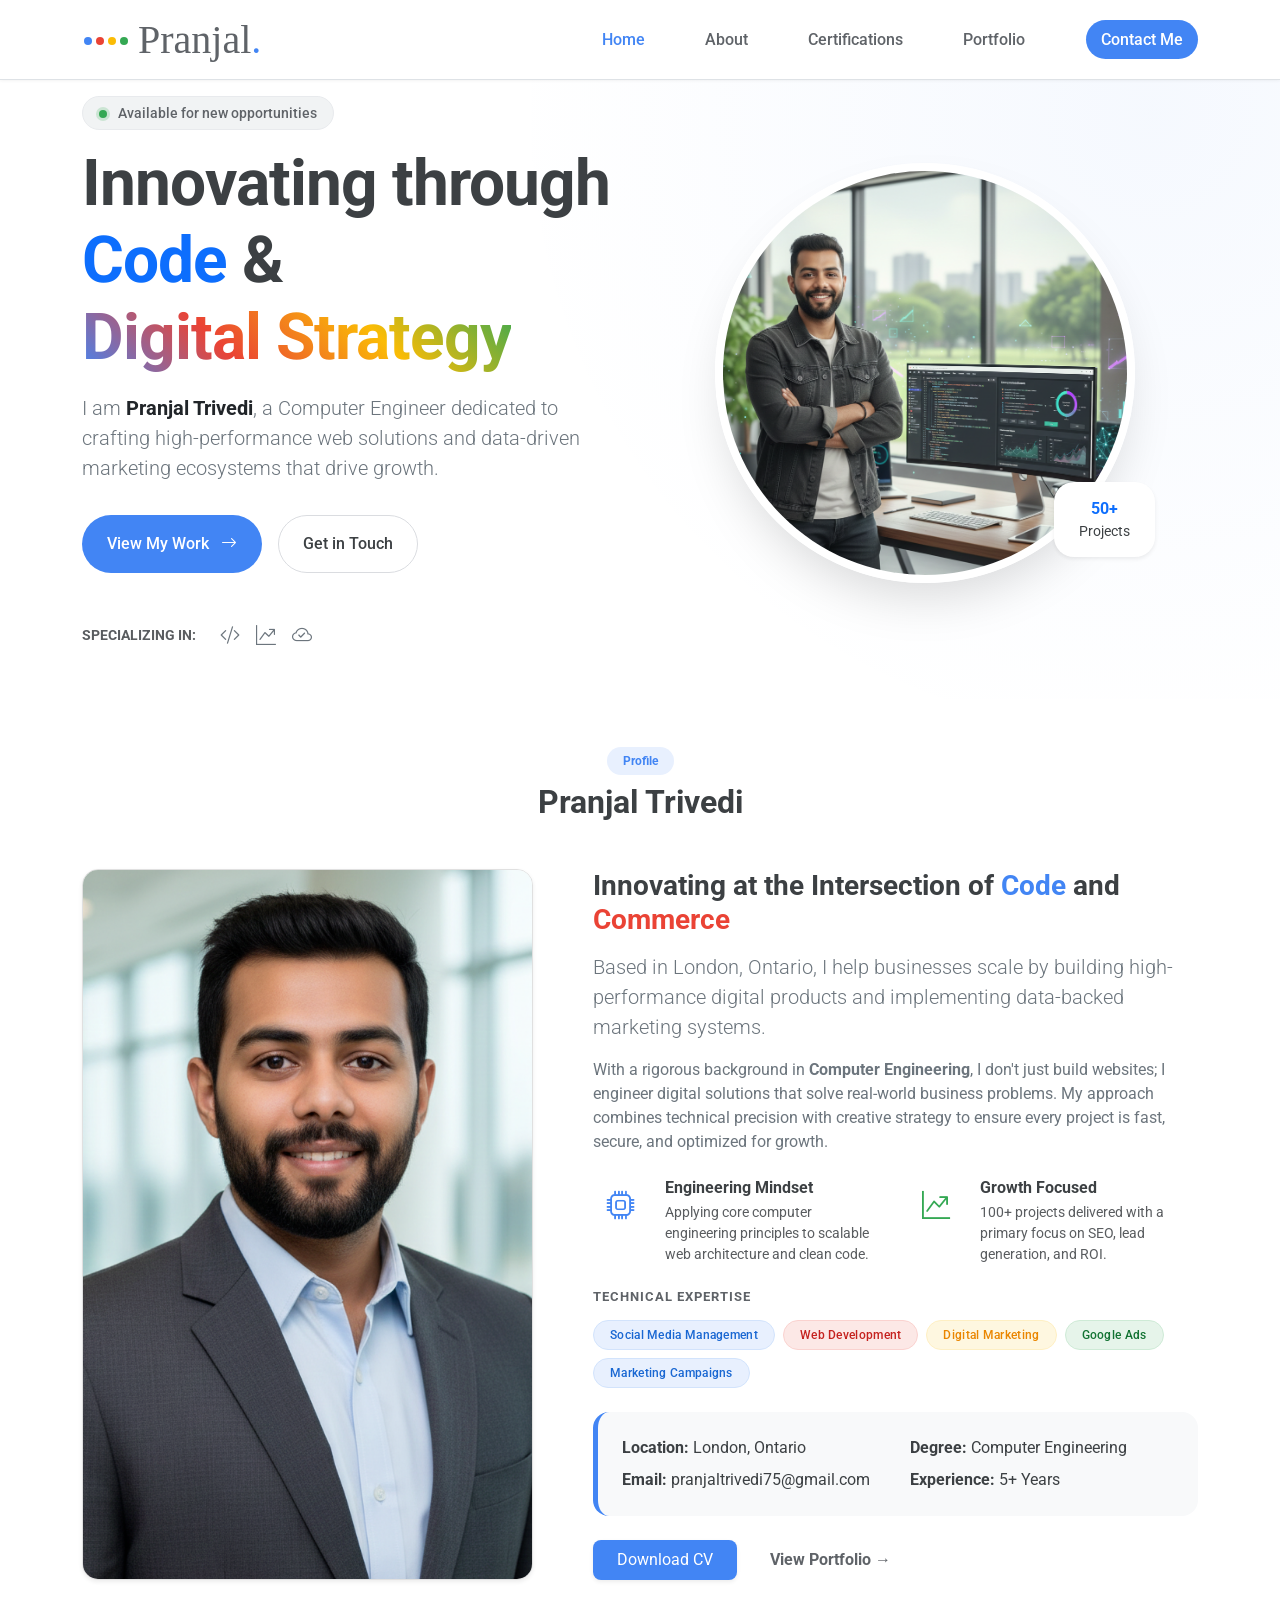
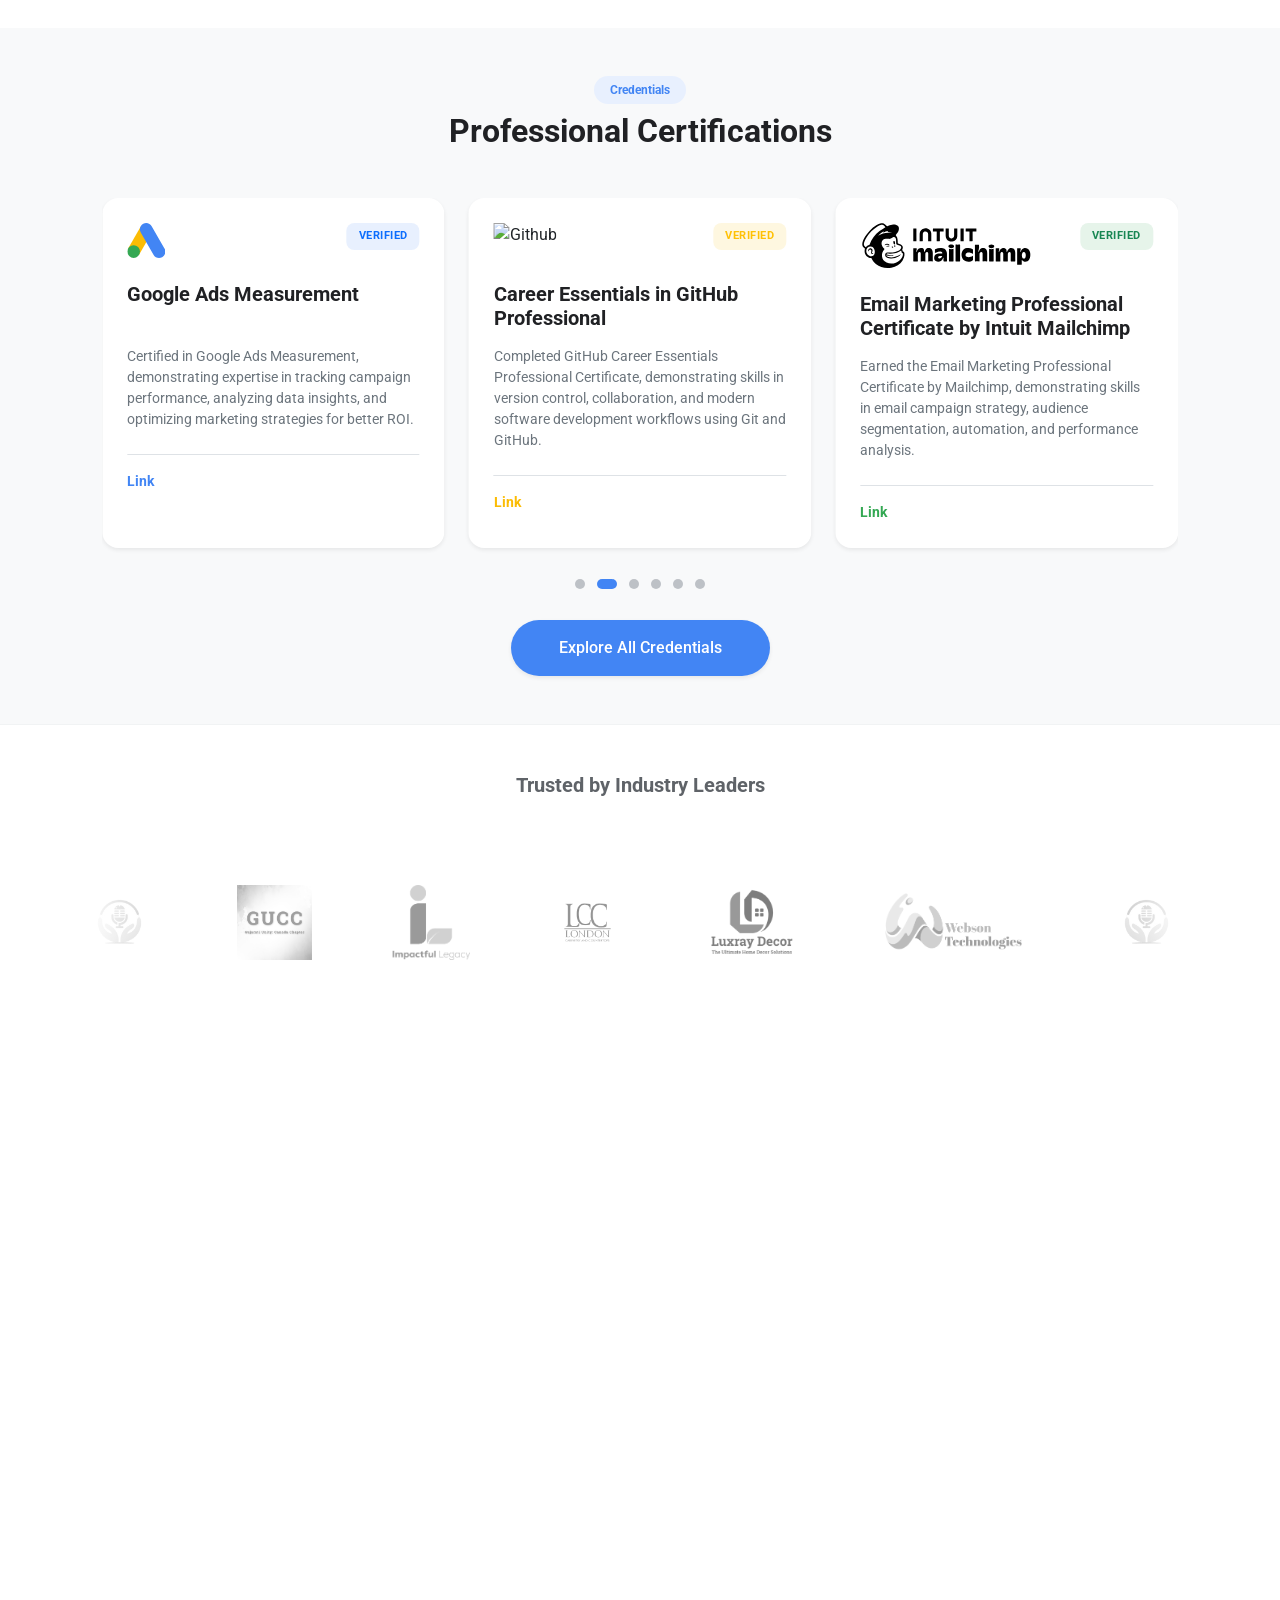
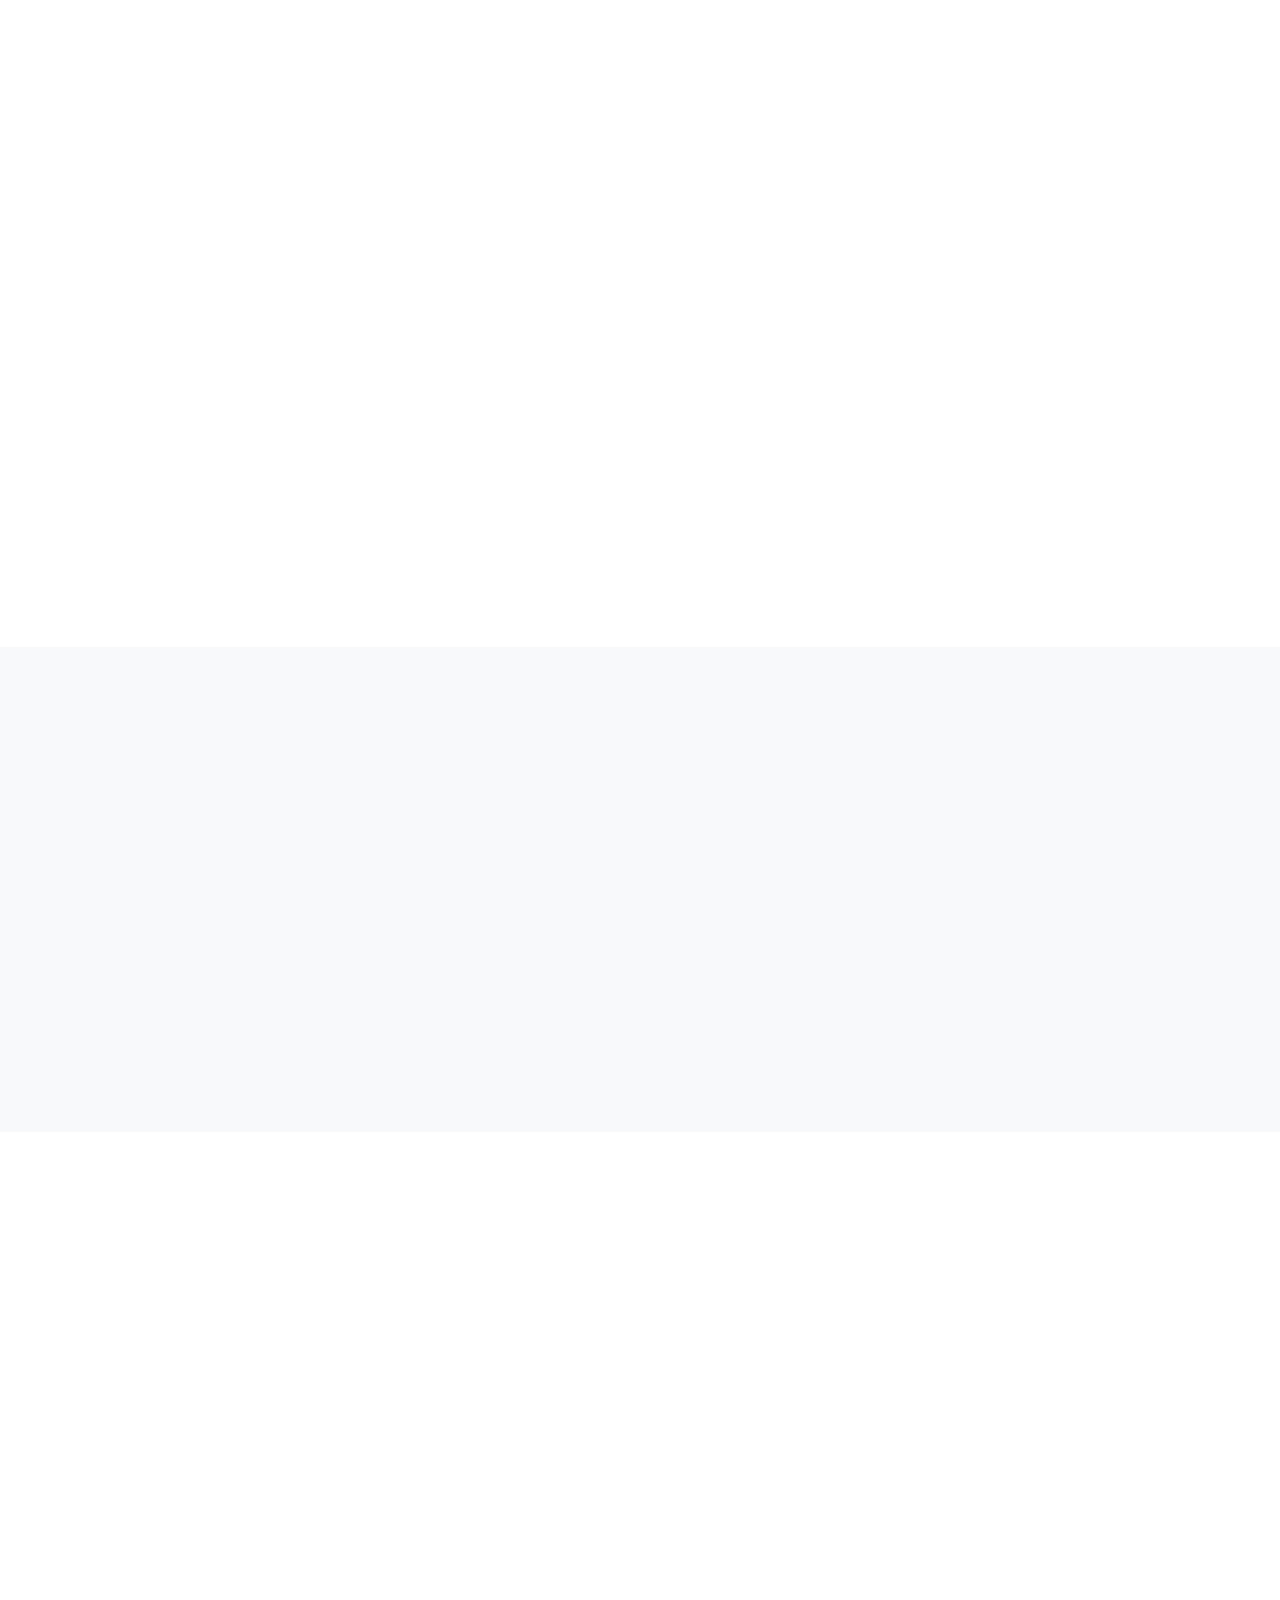
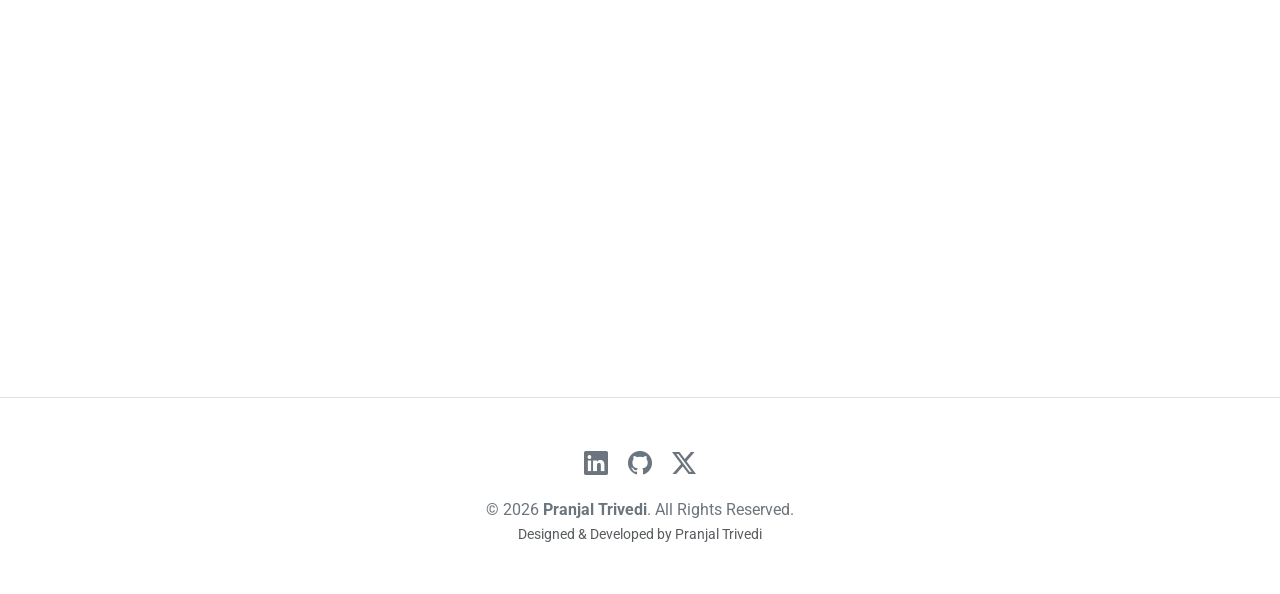
==== commit b8a9235e: "initialcommit" ====
--- a/index.html
+++ b/index.html
@@ -237,15 +237,15 @@
           <div class="swiper-slide">
             <div class="card border-0 shadow-sm rounded-4 h-100 bg-white p-4 cert-static-card">
               <div class="d-flex justify-content-between align-items-start mb-4">
-                <img src="https://upload.wikimedia.org/wikipedia/commons/c/c1/Google_%22G%22_logo.svg" alt="Google" style="height: 45px; width: auto;">
+                <img src="/assets/img/certificate logo/google.svg" alt="Google" style="height: 45px; width: auto;">
                 <span class="badge-inst bg-green-subtle text-success">Verified</span>
               </div>
               <div class="card-body p-0">
                 <h5 class="fw-bold mb-2" style="color: #202124;">Google Ads AI-Powered Performance Ads</h5>
                 <p class="text-secondary small mb-4">Certified in Google AI-Powered Performance Ads, demonstrating expertise in leveraging AI-driven cross-channel campaigns to optimize performance and achieve business goals.</p>
                 <div class="pt-3 border-top d-flex justify-content-between align-items-center">
-                  <small class="text-muted">Credential ID: 284683731</small>
-                  <a href="https://www.linkedin.com/redir/redirect/?url=https%3A%2F%2Fskillshop.credential.net%2F6551ad9c-9b89-4e1f-a1d9-637574172e79&urlhash=rSaq&isSdui=true&lipi=urn%3Ali%3Apage%3Ad_flagship3_profile_view_base_certifications_details%3BDRGws7gVSsSUG7PyuHERhA%3D%3D" class="text-decoration-none fw-bold small" style="color: #34A853;">Verify</a>
+                  <!-- <small class="text-muted">Credential ID: 284683731</small> -->
+                  <a href="https://skillshop.credential.net/6551ad9c-9b89-4e1f-a1d9-637574172e79#acc.2rmJLcoR" class="text-decoration-none fw-bold small" style="color: #34A853;">Link</a>
                 </div>
               </div>
             </div>
@@ -254,15 +254,15 @@
           <div class="swiper-slide">
             <div class="card border-0 shadow-sm rounded-4 h-100 bg-white p-4 cert-static-card">
               <div class="d-flex justify-content-between align-items-start mb-4">
-                <img src="https://upload.wikimedia.org/wikipedia/commons/c/c1/Google_%22G%22_logo.svg" alt="Meta" style="height: 35px; width: auto;">
+                <img src="/assets/img/certificate logo/google-ads.svg" alt="Meta" style="height: 35px; width: auto;">
                 <span class="badge-inst bg-blue-subtle text-primary">Verified</span>
               </div>
               <div class="card-body p-0">
                 <h5 class="fw-bold mb-2" style="color: #202124;">Google Ads Measurement</h5>
                 <p class="text-secondary small mb-4">Certified in Google Ads Measurement, demonstrating expertise in tracking campaign performance, analyzing data insights, and optimizing marketing strategies for better ROI.</p>
                 <div class="pt-3 border-top d-flex justify-content-between align-items-center">
-                  <small class="text-muted">Credential ID: 284666205</small>
-                  <a href="https://www.linkedin.com/redir/redirect/?url=https%3A%2F%2Flearndigital.withgoogle.com%2Flink%2F1tb5mplmosg&urlhash=34kn&isSdui=true&lipi=urn%3Ali%3Apage%3Ad_flagship3_profile_view_base_certifications_details%3BDRGws7gVSsSUG7PyuHERhA%3D%3D" class="text-decoration-none fw-bold small" style="color: #4285F4;">Verify</a>
+                  <!-- <small class="text-muted">Credential ID: 284666205</small> -->
+                  <a href="https://skillshop.credential.net/09f5e1d0-7b4a-42c9-b64c-24bc219f5748#acc.lb2p1Tj5" class="text-decoration-none fw-bold small" style="color: #4285F4;">Link</a>
                 </div>
               </div>
             </div>
@@ -271,15 +271,15 @@
           <div class="swiper-slide">
             <div class="card border-0 shadow-sm rounded-4 h-100 bg-white p-4 cert-static-card">
               <div class="d-flex justify-content-between align-items-start mb-4">
-                <img src="https://upload.wikimedia.org/wikipedia/commons/3/3f/HubSpot_Logo.svg" alt="HubSpot" style="height: 35px; width: auto;">
+                <img src="/assets/img/certificate logo/github.svg" alt="Github" style="height: 35px; width: auto;">
                 <span class="badge-inst bg-yellow-subtle text-warning">Verified</span>
               </div>
               <div class="card-body p-0">
-                <h5 class="fw-bold mb-2" style="color: #202124;">Inbound Strategy</h5>
-                <p class="text-secondary small mb-4">Certification in customer lifecycle marketing and lead automation.</p>
+                <h5 class="fw-bold mb-2" style="color: #202124;">Career Essentials in GitHub Professional</h5>
+                <p class="text-secondary small mb-4">Completed GitHub Career Essentials Professional Certificate, demonstrating skills in version control, collaboration, and modern software development workflows using Git and GitHub.</p>
                 <div class="pt-3 border-top d-flex justify-content-between align-items-center">
-                  <small class="text-muted">Credential ID: HS-5541</small>
-                  <a href="#" class="text-decoration-none fw-bold small" style="color: #FBBC05;">Verify</a>
+                  <!-- <small class="text-muted">Credential ID: HS-5541</small> -->
+                  <a href="#" class="text-decoration-none fw-bold small" style="color: #FBBC05;">Link</a>
                 </div>
               </div>
             </div>
@@ -288,15 +288,15 @@
           <div class="swiper-slide">
             <div class="card border-0 shadow-sm rounded-4 h-100 bg-white p-4 cert-static-card">
               <div class="d-flex justify-content-between align-items-start mb-4">
-                <img src="https://upload.wikimedia.org/wikipedia/commons/c/c1/Google_%22G%22_logo.svg" alt="Google" style="height: 45px; width: auto;">
+                <img src="/assets/img/certificate logo/mailchimp.svg" alt="Google" style="height: 45px; width: auto;">
                 <span class="badge-inst bg-green-subtle text-success">Verified</span>
               </div>
               <div class="card-body p-0">
-                <h5 class="fw-bold mb-2" style="color: #202124;">Advanced Data Analytics</h5>
-                <p class="text-secondary small mb-4">Mastery of Google Analytics 4, BigQuery, and data-driven strategy.</p>
+                <h5 class="fw-bold mb-2" style="color: #202124;">Email Marketing Professional Certificate by Intuit Mailchimp</h5>
+                <p class="text-secondary small mb-4">Earned the Email Marketing Professional Certificate by Mailchimp, demonstrating skills in email campaign strategy, audience segmentation, automation, and performance analysis.</p>
                 <div class="pt-3 border-top d-flex justify-content-between align-items-center">
-                  <small class="text-muted">Credential ID: G-Analytics-1</small>
-                  <a href="#" class="text-decoration-none fw-bold small" style="color: #34A853;">Verify</a>
+                  <!-- <small class="text-muted">Credential ID: G-Analytics-1</small> -->
+                  <a href="#" class="text-decoration-none fw-bold small" style="color: #34A853;">Link</a>
                 </div>
               </div>
             </div>
@@ -305,15 +305,15 @@
           <div class="swiper-slide">
             <div class="card border-0 shadow-sm rounded-4 h-100 bg-white p-4 cert-static-card">
               <div class="d-flex justify-content-between align-items-start mb-4">
-                <img src="https://upload.wikimedia.org/wikipedia/commons/7/7b/Meta_Platforms_Inc._logo.svg" alt="Meta" style="height: 35px; width: auto;">
+                <img src="assets/img/certificate logo/linkedin.svg" alt="Linkedin" style="height: 35px; width: auto;">
                 <span class="badge-inst bg-blue-subtle text-primary">Verified</span>
               </div>
               <div class="card-body p-0">
-                <h5 class="fw-bold mb-2" style="color: #202124;">Meta Marketing Science</h5>
-                <p class="text-secondary small mb-4">Expertise in conversion API, pixel tracking, and campaign optimization.</p>
+                <h5 class="fw-bold mb-2" style="color: #202124;">LinkedIn Marketing Solutions Fundamentals</h5>
+                <p class="text-secondary small mb-4">Certified in LinkedIn Marketing Solutions Fundamentals, demonstrating knowledge of LinkedIn advertising, audience targeting, and B2B marketing strategies.</p>
                 <div class="pt-3 border-top d-flex justify-content-between align-items-center">
-                  <small class="text-muted">Credential ID: META-772</small>
-                  <a href="#" class="text-decoration-none fw-bold small" style="color: #4285F4;">Verify</a>
+                  <!-- <small class="text-muted">Credential ID: META-772</small> -->
+                  <a href="#" class="text-decoration-none fw-bold small" style="color: #4285F4;">Link</a>
                 </div>
               </div>
             </div>
@@ -322,15 +322,15 @@
           <div class="swiper-slide">
             <div class="card border-0 shadow-sm rounded-4 h-100 bg-white p-4 cert-static-card">
               <div class="d-flex justify-content-between align-items-start mb-4">
-                <img src="https://upload.wikimedia.org/wikipedia/commons/3/3f/HubSpot_Logo.svg" alt="HubSpot" style="height: 35px; width: auto;">
+                <img src="/assets/img/certificate logo/google.svg" alt="Google" style="height: 35px; width: auto;">
                 <span class="badge-inst bg-yellow-subtle text-warning">Verified</span>
               </div>
               <div class="card-body p-0">
-                <h5 class="fw-bold mb-2" style="color: #202124;">Content Marketing</h5>
-                <p class="text-secondary small mb-4">Certified in HubSpot Content Marketing, demonstrating expertise in content strategy, SEO-driven storytelling, and audience engagement to drive business growth.</p>
+                <h5 class="fw-bold mb-2" style="color: #202124;">The Fundamentals Of Digital Marketing</h5>
+                <p class="text-secondary small mb-4">Completed Google’s Fundamentals of Digital Marketing certification, demonstrating knowledge of SEO, SEM, social media, analytics, and online marketing strategies.</p>
                 <div class="pt-3 border-top d-flex justify-content-between align-items-center">
-                  <small class="text-muted">Credential ID: HS-5541</small>
-                  <a href="https://app-na3.hubspot.com/academy/achievements/bf9k39bm/en/1/pranjal-trivedi/content-marketing" class="text-decoration-none fw-bold small" style="color: #FBBC05;">Verify</a>
+                  <!-- <small class="text-muted">Credential ID: HS-5541</small> -->
+                  <a href="https://app-na3.hubspot.com/academy/achievements/bf9k39bm/en/1/pranjal-trivedi/content-marketing" class="text-decoration-none fw-bold small" style="color: #FBBC05;">Link</a>
                 </div>
               </div>
             </div>
@@ -352,7 +352,7 @@
   <div class="container" data-aos="fade-up">
 
     <div class="section-title text-center mb-5">
-      <h3 class="fw-bold" style="color: #5f6368; font-size: 1.25rem;">Trusted by industry leaders</h3>
+      <h3 class="fw-bold" style="color: #5f6368; font-size: 1.25rem;">Trusted by Industry Leaders</h3>
     </div>
 
     <div class="google-marquee-wrapper">
@@ -387,7 +387,7 @@
   <div class="container" data-aos="fade-up">
 
     <div class="section-header mb-5">
-      <h2 class="fw-normal text-dark">What our <span class="text-primary fw-bold">partners</span> say</h2>
+      <h2 class="fw-normal text-dark">What my <span class="text-primary fw-bold">clients</span> say</h2>
       <div class="google-dots mt-2">
         <span class="dot blue"></span>
         <span class="dot red"></span>
@@ -481,8 +481,8 @@
               <div class="d-flex align-items-center mt-auto pt-4 border-top">
                 <img src="https://i.pravatar.cc/150?u=12" class="rounded-circle me-3" width="48" height="48" alt="Client">
                 <div>
-                  <h6 class="mb-0 fw-bold text-dark">Sarah Miller</h6>
-                  <p class="mb-0 small text-secondary">Marketing Head, Nexa</p>
+                  <h6 class="mb-0 fw-bold text-dark">Swagat Dash</h6>
+                  <p class="mb-0 small text-secondary">Manager, Electromed Sales</p>
                 </div>
               </div>
             </div>
@@ -503,8 +503,8 @@
               <div class="d-flex align-items-center mt-auto pt-4 border-top">
                 <img src="https://i.pravatar.cc/150?u=12" class="rounded-circle me-3" width="48" height="48" alt="Client">
                 <div>
-                  <h6 class="mb-0 fw-bold text-dark">Sarah Miller</h6>
-                  <p class="mb-0 small text-secondary">Marketing Head, Nexa</p>
+                  <h6 class="mb-0 fw-bold text-dark">Masood</h6>
+                  <p class="mb-0 small text-secondary">Founder, Conflict Resolution</p>
                 </div>
               </div>
             </div>
@@ -525,8 +525,8 @@
               <div class="d-flex align-items-center mt-auto pt-4 border-top">
                 <img src="https://i.pravatar.cc/150?u=12" class="rounded-circle me-3" width="48" height="48" alt="Client">
                 <div>
-                  <h6 class="mb-0 fw-bold text-dark">Sarah Miller</h6>
-                  <p class="mb-0 small text-secondary">Marketing Head, Nexa</p>
+                  <h6 class="mb-0 fw-bold text-dark">Harpreet Singh Bhullar</h6>
+                  <p class="mb-0 small text-secondary">Owner, LCC</p>
                 </div>
               </div>
             </div>
@@ -547,8 +547,8 @@
               <div class="d-flex align-items-center mt-auto pt-4 border-top">
                 <img src="https://i.pravatar.cc/150?u=12" class="rounded-circle me-3" width="48" height="48" alt="Client">
                 <div>
-                  <h6 class="mb-0 fw-bold text-dark">Sarah Miller</h6>
-                  <p class="mb-0 small text-secondary">Marketing Head, Nexa</p>
+                  <h6 class="mb-0 fw-bold text-dark">Akshit Panchal</h6>
+                  <p class="mb-0 small text-secondary">Owner, APC Infosoft</p>
                 </div>
               </div>
             </div>
@@ -587,7 +587,7 @@
             <div class="icon-shape bg-blue-subtle mb-4">
               <i class="bi bi-code-slash text-primary"></i>
             </div>
-            <h3 class="h4 fw-bold mb-3">Web Engineering</h3>
+            <h3 class="h4 fw-bold mb-3">Web Development</h3>
             <p class="text-secondary">Custom MERN stack solutions built for speed, security, and global scalability.</p>
             <div class="tag-cloud mt-3">
               <span class="m3-tag">React.js</span>
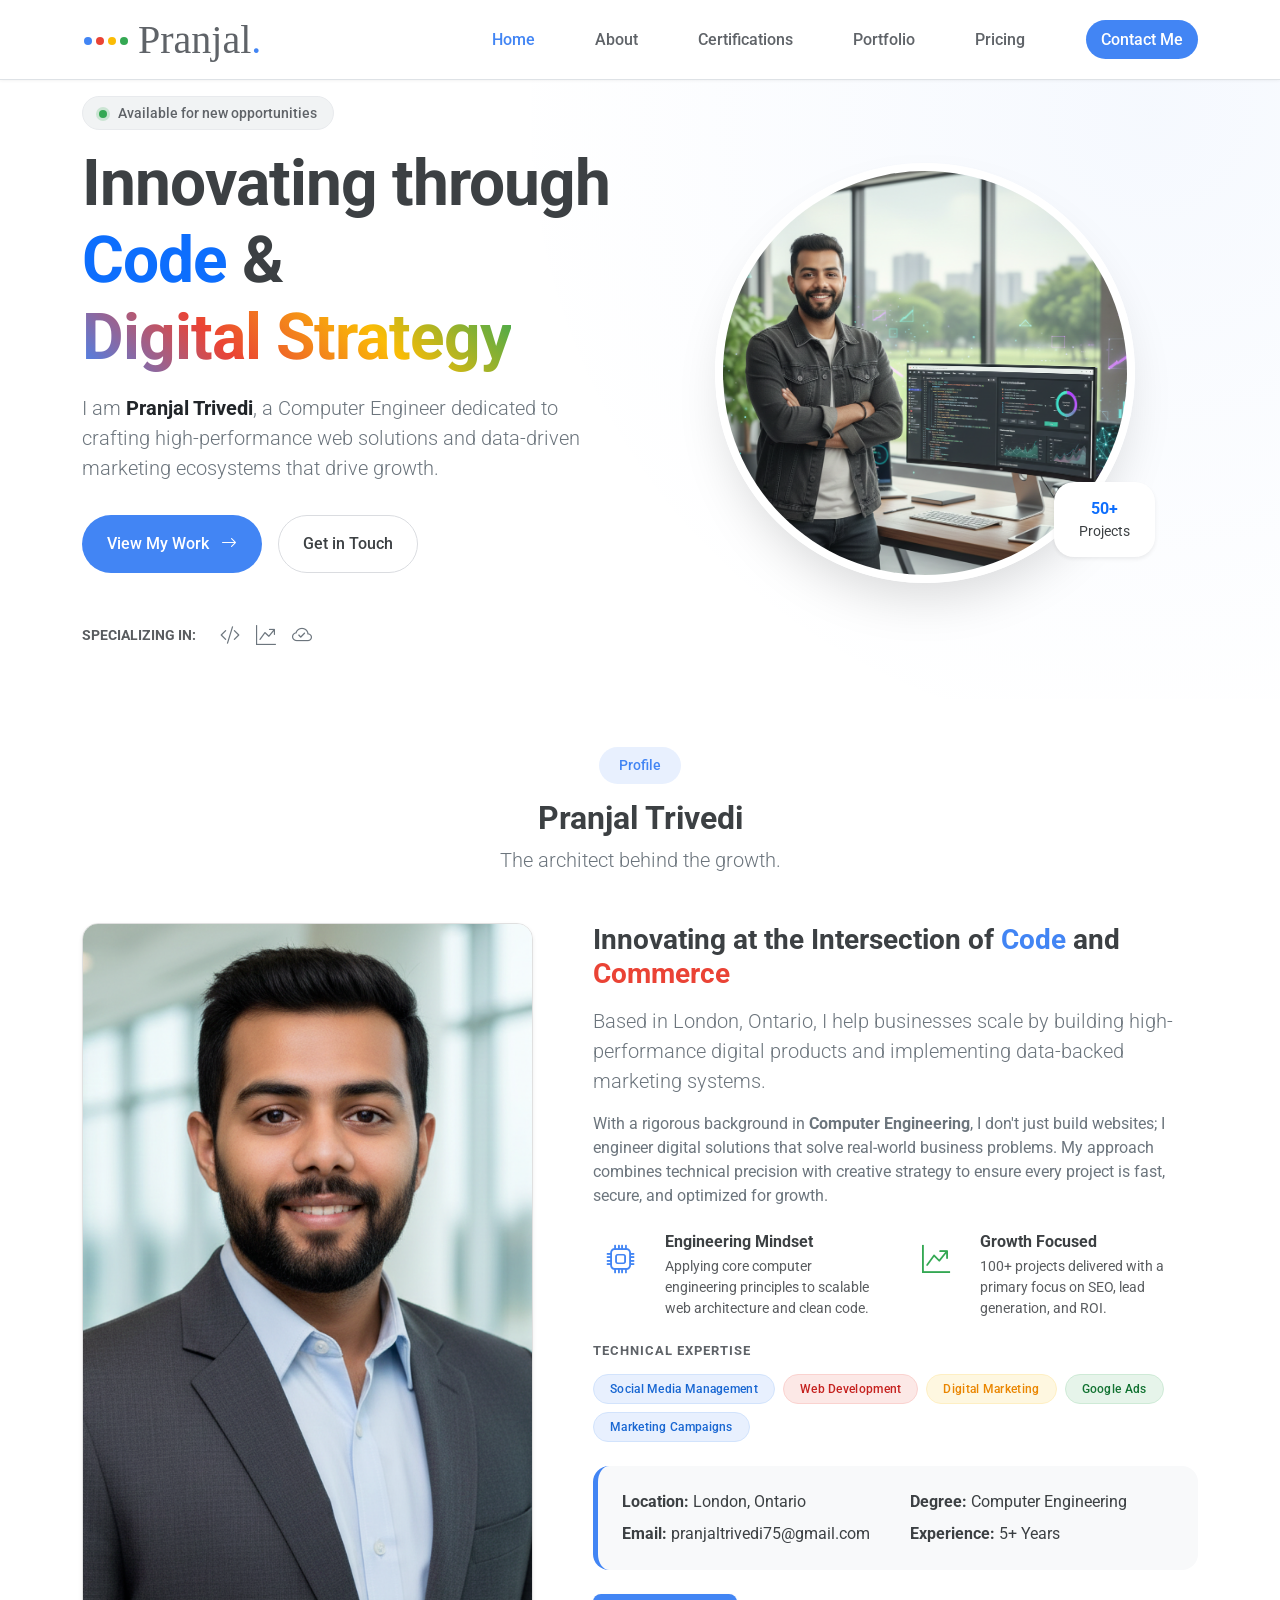
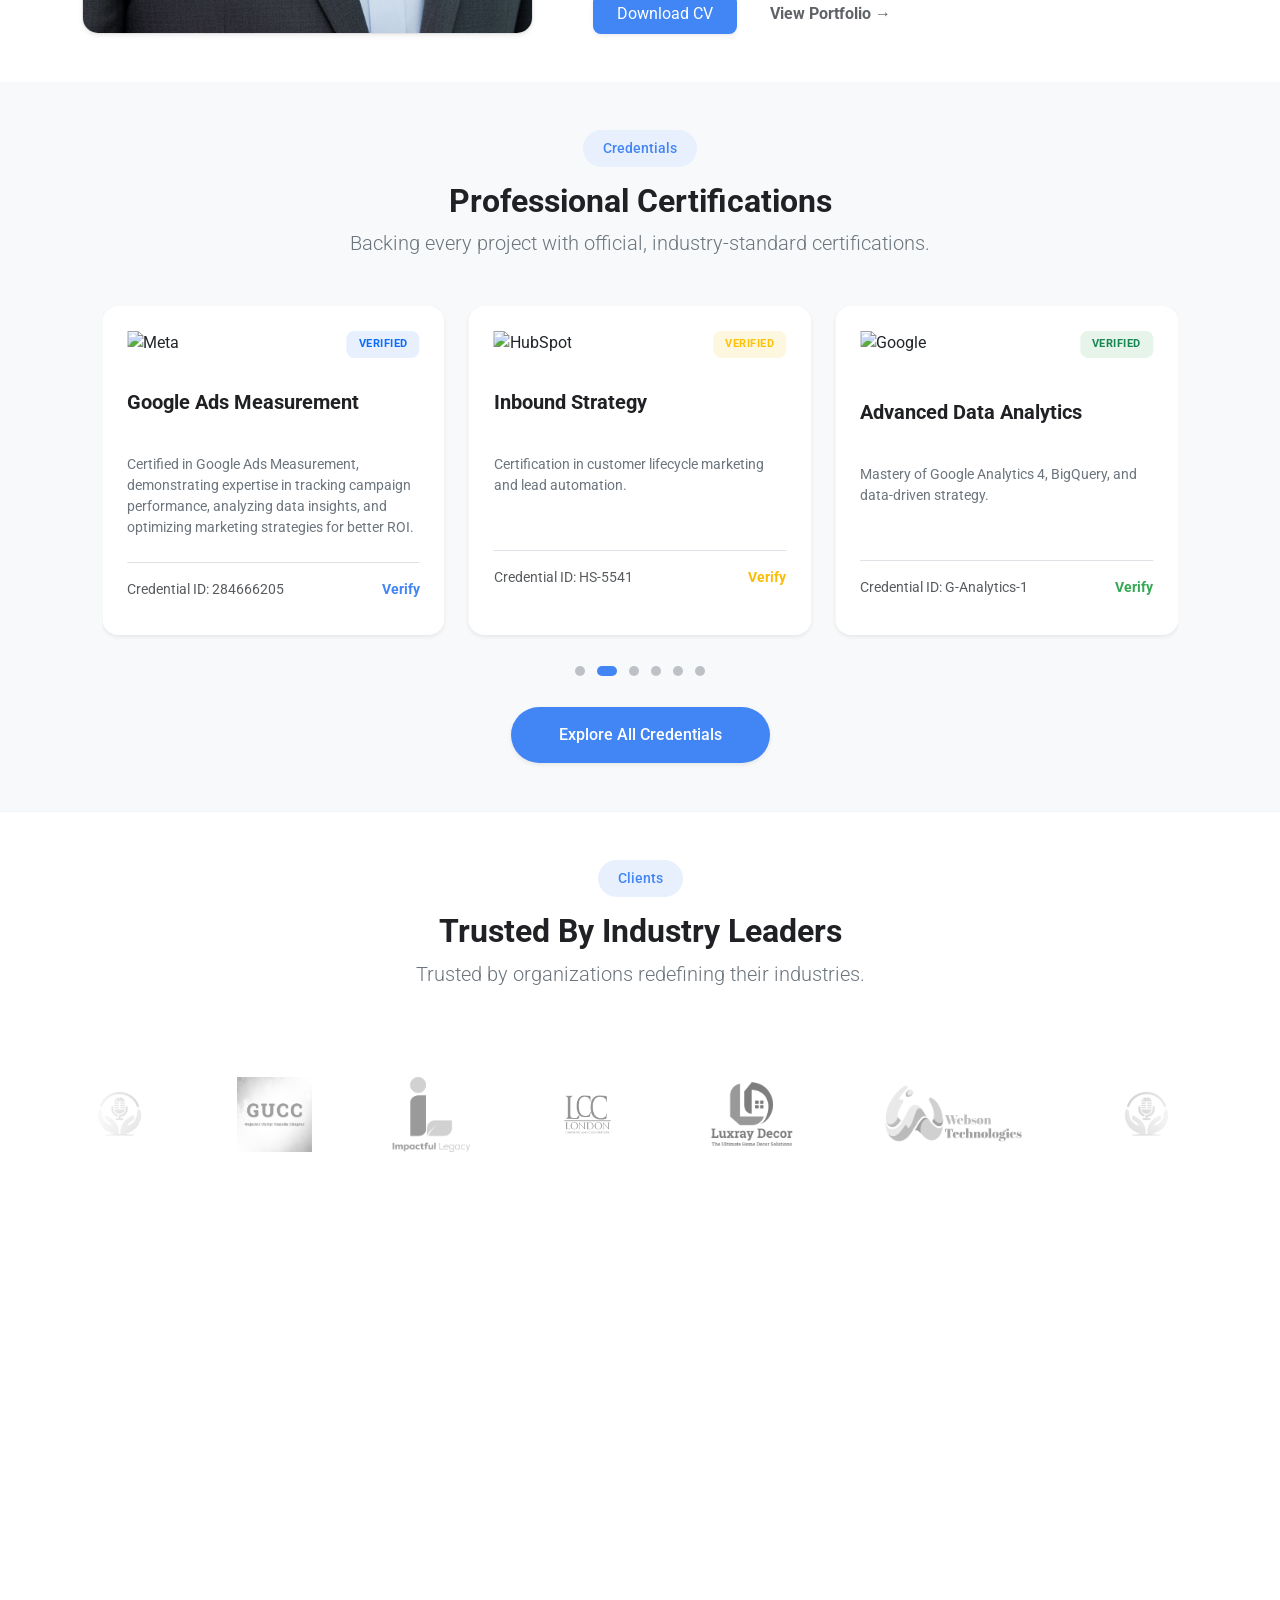
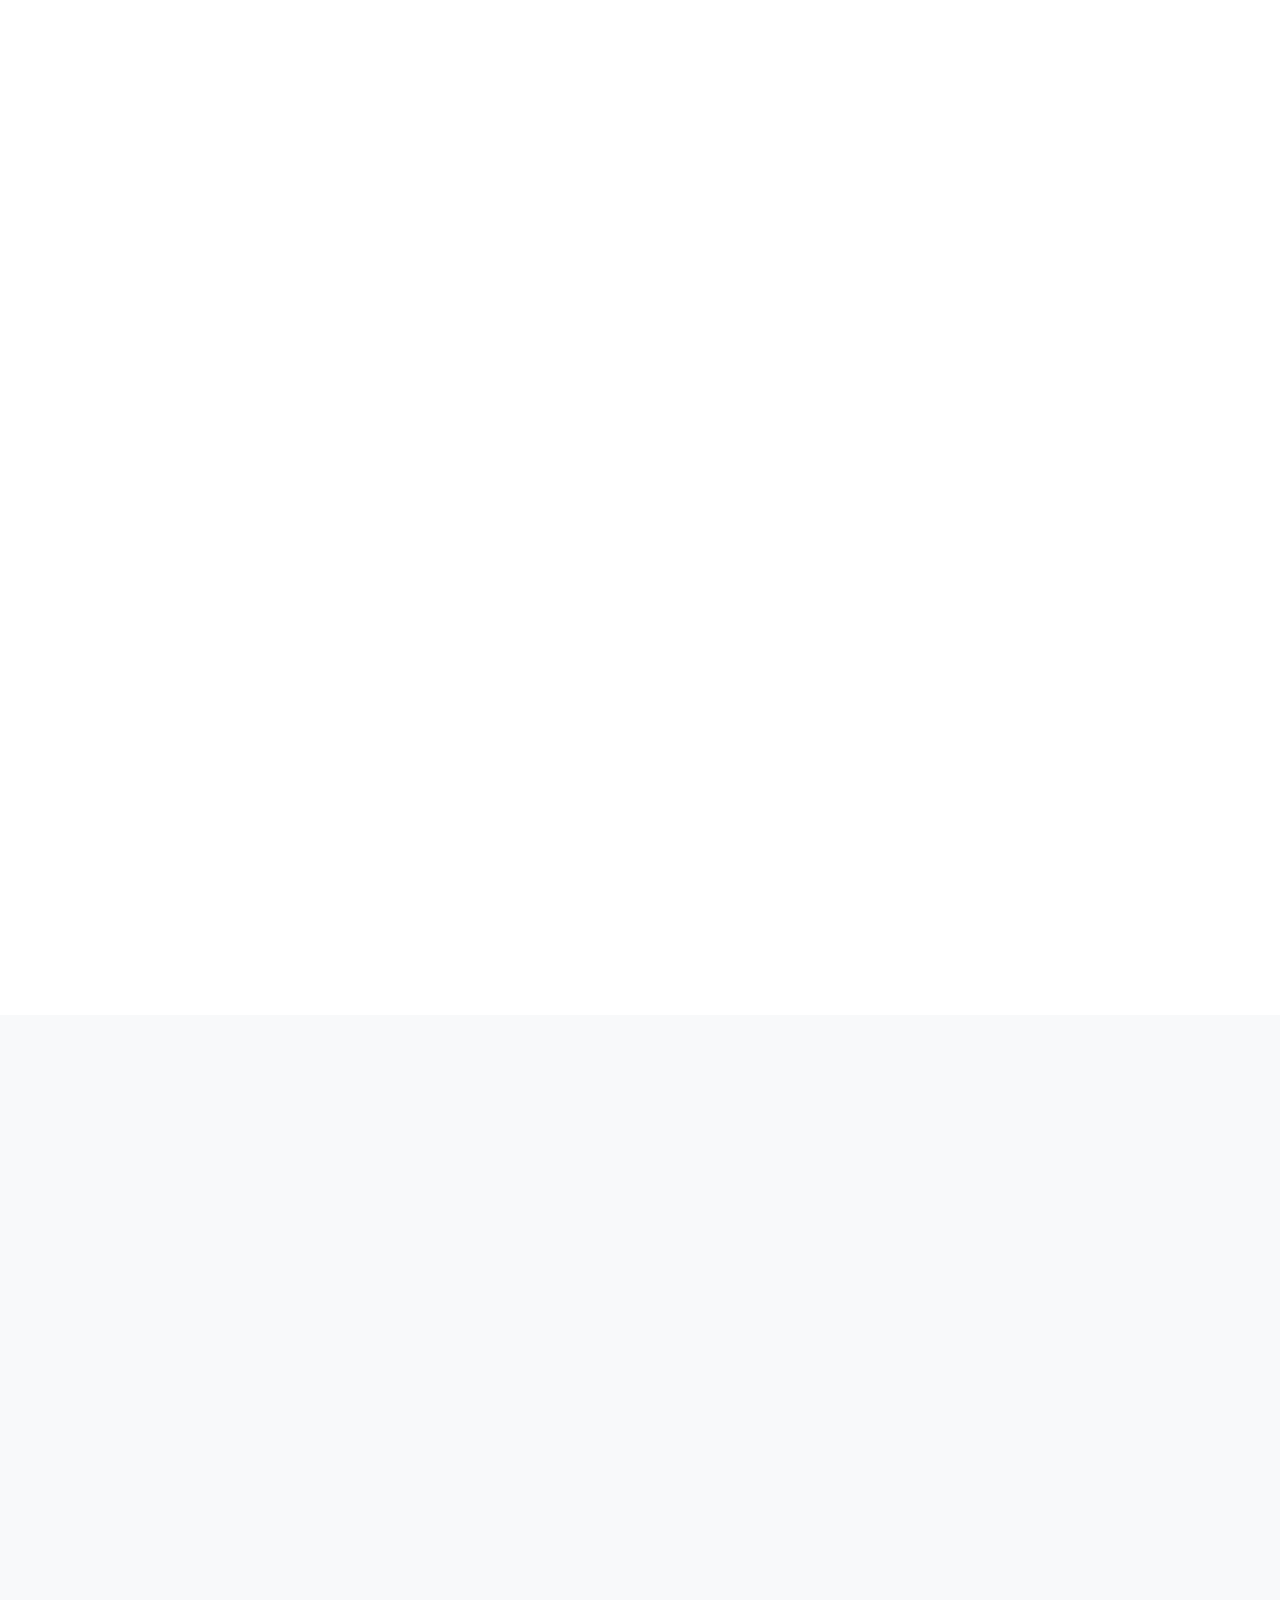
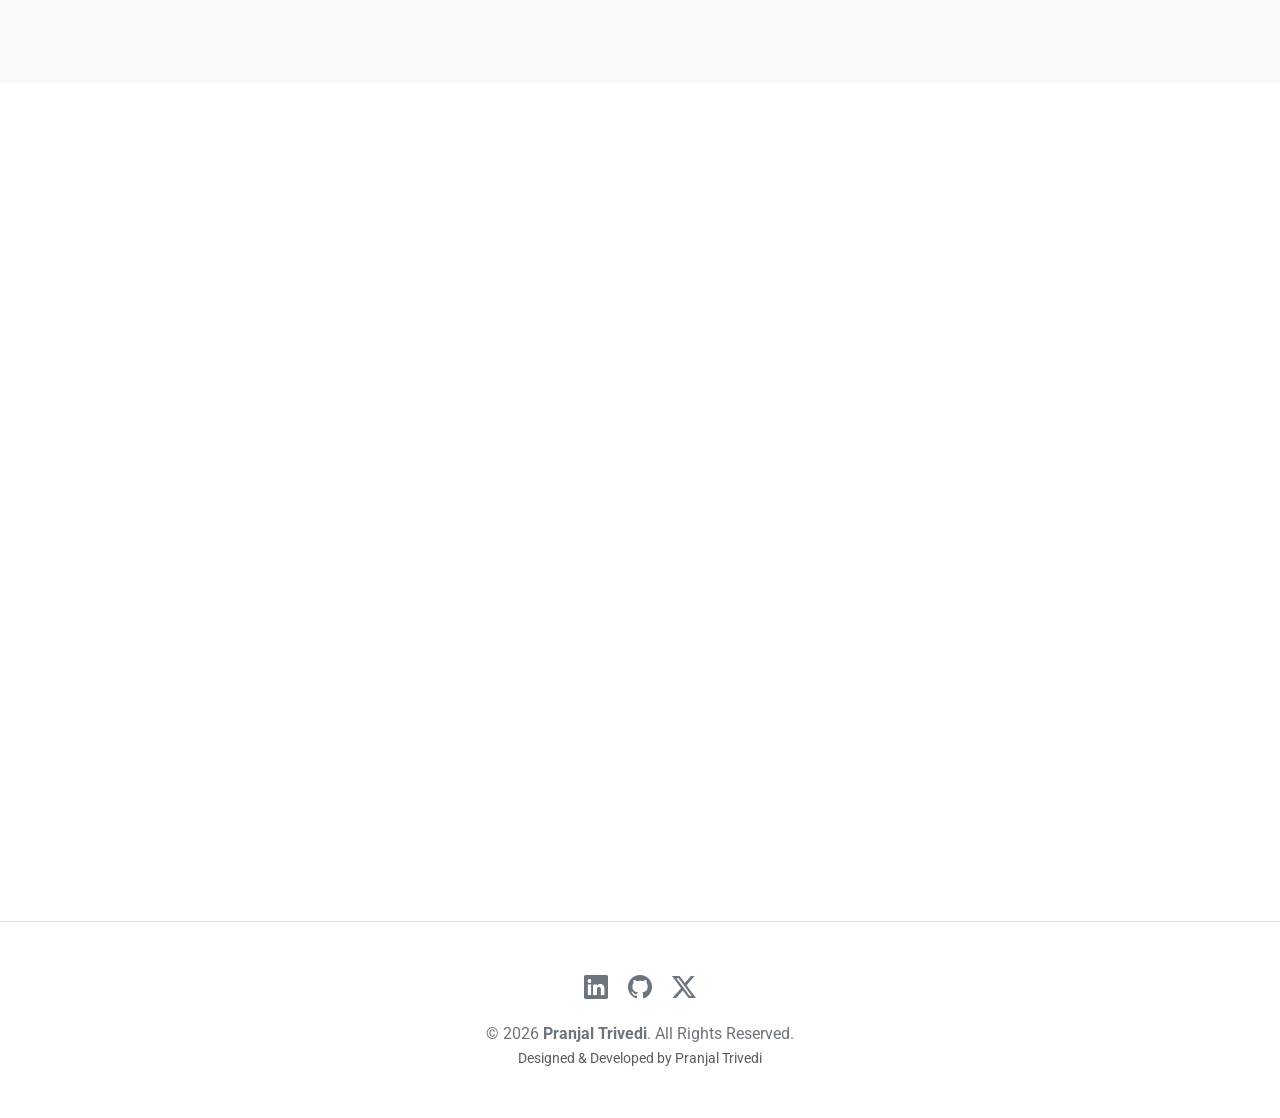
==== commit a892668d: "pricing page added & some fixes" ====
--- a/index.html
+++ b/index.html
@@ -70,6 +70,7 @@
           <li><a href="about.html">About</a></li>
           <li><a href="certifications.html">Certifications</a></li>
           <li><a href="portfolio.html">Portfolio</a></li>
+          <li><a href="pricing.html">Pricing</a></li>
           <li><a href="contact.html" class="btn-google-blue ms-xl-3">Contact Me</a></li>
         </ul>
 
@@ -143,8 +144,9 @@
   <div class="container" data-aos="fade-up">
     
     <div class="section-title text-center mb-5">
-      <span class="badge rounded-pill px-3 py-2 mb-2" style="background-color: #E8F0FE; color: #4285F4;">Profile</span>
+      <span class="badge-google blue">Profile</span>
       <h2 class="fw-bold">Pranjal Trivedi</h2>
+      <p class="lead text-secondary mx-auto" style="max-width: 650px;">The architect behind the growth.</p>
     </div>
     
     <div class="row gy-4 align-items-stretch">
@@ -226,8 +228,9 @@
   <div class="container" data-aos="fade-up">
     
     <div class="section-title text-center mb-5">
-      <span class="badge rounded-pill px-3 py-2 mb-2" style="background-color: #E8F0FE; color: #4285F4;">Credentials</span>
+      <span class="badge-google blue">Credentials</span>
       <h2 class="fw-bold" style="color: #202124;">Professional Certifications</h2>
+      <p class="lead text-secondary mx-auto" style="max-width: 650px;">Backing every project with official, industry-standard certifications.</p>
     </div>
 
     <div class="cert-swiper-wrapper position-relative">
@@ -237,15 +240,15 @@
           <div class="swiper-slide">
             <div class="card border-0 shadow-sm rounded-4 h-100 bg-white p-4 cert-static-card">
               <div class="d-flex justify-content-between align-items-start mb-4">
-                <img src="/assets/img/certificate logo/google.svg" alt="Google" style="height: 45px; width: auto;">
+                <img src="https://upload.wikimedia.org/wikipedia/commons/c/c1/Google_%22G%22_logo.svg" alt="Google" style="height: 45px; width: auto;">
                 <span class="badge-inst bg-green-subtle text-success">Verified</span>
               </div>
               <div class="card-body p-0">
                 <h5 class="fw-bold mb-2" style="color: #202124;">Google Ads AI-Powered Performance Ads</h5>
                 <p class="text-secondary small mb-4">Certified in Google AI-Powered Performance Ads, demonstrating expertise in leveraging AI-driven cross-channel campaigns to optimize performance and achieve business goals.</p>
                 <div class="pt-3 border-top d-flex justify-content-between align-items-center">
-                  <!-- <small class="text-muted">Credential ID: 284683731</small> -->
-                  <a href="https://skillshop.credential.net/6551ad9c-9b89-4e1f-a1d9-637574172e79#acc.2rmJLcoR" class="text-decoration-none fw-bold small" style="color: #34A853;">Link</a>
+                  <small class="text-muted">Credential ID: 284683731</small>
+                  <a href="https://www.linkedin.com/redir/redirect/?url=https%3A%2F%2Fskillshop.credential.net%2F6551ad9c-9b89-4e1f-a1d9-637574172e79&urlhash=rSaq&isSdui=true&lipi=urn%3Ali%3Apage%3Ad_flagship3_profile_view_base_certifications_details%3BDRGws7gVSsSUG7PyuHERhA%3D%3D" class="text-decoration-none fw-bold small" style="color: #34A853;">Verify</a>
                 </div>
               </div>
             </div>
@@ -254,15 +257,15 @@
           <div class="swiper-slide">
             <div class="card border-0 shadow-sm rounded-4 h-100 bg-white p-4 cert-static-card">
               <div class="d-flex justify-content-between align-items-start mb-4">
-                <img src="/assets/img/certificate logo/google-ads.svg" alt="Meta" style="height: 35px; width: auto;">
+                <img src="https://upload.wikimedia.org/wikipedia/commons/c/c1/Google_%22G%22_logo.svg" alt="Meta" style="height: 35px; width: auto;">
                 <span class="badge-inst bg-blue-subtle text-primary">Verified</span>
               </div>
               <div class="card-body p-0">
                 <h5 class="fw-bold mb-2" style="color: #202124;">Google Ads Measurement</h5>
                 <p class="text-secondary small mb-4">Certified in Google Ads Measurement, demonstrating expertise in tracking campaign performance, analyzing data insights, and optimizing marketing strategies for better ROI.</p>
                 <div class="pt-3 border-top d-flex justify-content-between align-items-center">
-                  <!-- <small class="text-muted">Credential ID: 284666205</small> -->
-                  <a href="https://skillshop.credential.net/09f5e1d0-7b4a-42c9-b64c-24bc219f5748#acc.lb2p1Tj5" class="text-decoration-none fw-bold small" style="color: #4285F4;">Link</a>
+                  <small class="text-muted">Credential ID: 284666205</small>
+                  <a href="https://www.linkedin.com/redir/redirect/?url=https%3A%2F%2Flearndigital.withgoogle.com%2Flink%2F1tb5mplmosg&urlhash=34kn&isSdui=true&lipi=urn%3Ali%3Apage%3Ad_flagship3_profile_view_base_certifications_details%3BDRGws7gVSsSUG7PyuHERhA%3D%3D" class="text-decoration-none fw-bold small" style="color: #4285F4;">Verify</a>
                 </div>
               </div>
             </div>
@@ -271,15 +274,15 @@
           <div class="swiper-slide">
             <div class="card border-0 shadow-sm rounded-4 h-100 bg-white p-4 cert-static-card">
               <div class="d-flex justify-content-between align-items-start mb-4">
-                <img src="/assets/img/certificate logo/github.svg" alt="Github" style="height: 35px; width: auto;">
+                <img src="https://upload.wikimedia.org/wikipedia/commons/3/3f/HubSpot_Logo.svg" alt="HubSpot" style="height: 35px; width: auto;">
                 <span class="badge-inst bg-yellow-subtle text-warning">Verified</span>
               </div>
               <div class="card-body p-0">
-                <h5 class="fw-bold mb-2" style="color: #202124;">Career Essentials in GitHub Professional</h5>
-                <p class="text-secondary small mb-4">Completed GitHub Career Essentials Professional Certificate, demonstrating skills in version control, collaboration, and modern software development workflows using Git and GitHub.</p>
+                <h5 class="fw-bold mb-2" style="color: #202124;">Inbound Strategy</h5>
+                <p class="text-secondary small mb-4">Certification in customer lifecycle marketing and lead automation.</p>
                 <div class="pt-3 border-top d-flex justify-content-between align-items-center">
-                  <!-- <small class="text-muted">Credential ID: HS-5541</small> -->
-                  <a href="#" class="text-decoration-none fw-bold small" style="color: #FBBC05;">Link</a>
+                  <small class="text-muted">Credential ID: HS-5541</small>
+                  <a href="#" class="text-decoration-none fw-bold small" style="color: #FBBC05;">Verify</a>
                 </div>
               </div>
             </div>
@@ -288,15 +291,15 @@
           <div class="swiper-slide">
             <div class="card border-0 shadow-sm rounded-4 h-100 bg-white p-4 cert-static-card">
               <div class="d-flex justify-content-between align-items-start mb-4">
-                <img src="/assets/img/certificate logo/mailchimp.svg" alt="Google" style="height: 45px; width: auto;">
+                <img src="https://upload.wikimedia.org/wikipedia/commons/c/c1/Google_%22G%22_logo.svg" alt="Google" style="height: 45px; width: auto;">
                 <span class="badge-inst bg-green-subtle text-success">Verified</span>
               </div>
               <div class="card-body p-0">
-                <h5 class="fw-bold mb-2" style="color: #202124;">Email Marketing Professional Certificate by Intuit Mailchimp</h5>
-                <p class="text-secondary small mb-4">Earned the Email Marketing Professional Certificate by Mailchimp, demonstrating skills in email campaign strategy, audience segmentation, automation, and performance analysis.</p>
+                <h5 class="fw-bold mb-2" style="color: #202124;">Advanced Data Analytics</h5>
+                <p class="text-secondary small mb-4">Mastery of Google Analytics 4, BigQuery, and data-driven strategy.</p>
                 <div class="pt-3 border-top d-flex justify-content-between align-items-center">
-                  <!-- <small class="text-muted">Credential ID: G-Analytics-1</small> -->
-                  <a href="#" class="text-decoration-none fw-bold small" style="color: #34A853;">Link</a>
+                  <small class="text-muted">Credential ID: G-Analytics-1</small>
+                  <a href="#" class="text-decoration-none fw-bold small" style="color: #34A853;">Verify</a>
                 </div>
               </div>
             </div>
@@ -305,15 +308,15 @@
           <div class="swiper-slide">
             <div class="card border-0 shadow-sm rounded-4 h-100 bg-white p-4 cert-static-card">
               <div class="d-flex justify-content-between align-items-start mb-4">
-                <img src="assets/img/certificate logo/linkedin.svg" alt="Linkedin" style="height: 35px; width: auto;">
+                <img src="https://upload.wikimedia.org/wikipedia/commons/7/7b/Meta_Platforms_Inc._logo.svg" alt="Meta" style="height: 35px; width: auto;">
                 <span class="badge-inst bg-blue-subtle text-primary">Verified</span>
               </div>
               <div class="card-body p-0">
-                <h5 class="fw-bold mb-2" style="color: #202124;">LinkedIn Marketing Solutions Fundamentals</h5>
-                <p class="text-secondary small mb-4">Certified in LinkedIn Marketing Solutions Fundamentals, demonstrating knowledge of LinkedIn advertising, audience targeting, and B2B marketing strategies.</p>
+                <h5 class="fw-bold mb-2" style="color: #202124;">Meta Marketing Science</h5>
+                <p class="text-secondary small mb-4">Expertise in conversion API, pixel tracking, and campaign optimization.</p>
                 <div class="pt-3 border-top d-flex justify-content-between align-items-center">
-                  <!-- <small class="text-muted">Credential ID: META-772</small> -->
-                  <a href="#" class="text-decoration-none fw-bold small" style="color: #4285F4;">Link</a>
+                  <small class="text-muted">Credential ID: META-772</small>
+                  <a href="#" class="text-decoration-none fw-bold small" style="color: #4285F4;">Verify</a>
                 </div>
               </div>
             </div>
@@ -322,15 +325,15 @@
           <div class="swiper-slide">
             <div class="card border-0 shadow-sm rounded-4 h-100 bg-white p-4 cert-static-card">
               <div class="d-flex justify-content-between align-items-start mb-4">
-                <img src="/assets/img/certificate logo/google.svg" alt="Google" style="height: 35px; width: auto;">
+                <img src="https://upload.wikimedia.org/wikipedia/commons/3/3f/HubSpot_Logo.svg" alt="HubSpot" style="height: 35px; width: auto;">
                 <span class="badge-inst bg-yellow-subtle text-warning">Verified</span>
               </div>
               <div class="card-body p-0">
-                <h5 class="fw-bold mb-2" style="color: #202124;">The Fundamentals Of Digital Marketing</h5>
-                <p class="text-secondary small mb-4">Completed Google’s Fundamentals of Digital Marketing certification, demonstrating knowledge of SEO, SEM, social media, analytics, and online marketing strategies.</p>
+                <h5 class="fw-bold mb-2" style="color: #202124;">Content Marketing</h5>
+                <p class="text-secondary small mb-4">Certified in HubSpot Content Marketing, demonstrating expertise in content strategy, SEO-driven storytelling, and audience engagement to drive business growth.</p>
                 <div class="pt-3 border-top d-flex justify-content-between align-items-center">
-                  <!-- <small class="text-muted">Credential ID: HS-5541</small> -->
-                  <a href="https://app-na3.hubspot.com/academy/achievements/bf9k39bm/en/1/pranjal-trivedi/content-marketing" class="text-decoration-none fw-bold small" style="color: #FBBC05;">Link</a>
+                  <small class="text-muted">Credential ID: HS-5541</small>
+                  <a href="https://app-na3.hubspot.com/academy/achievements/bf9k39bm/en/1/pranjal-trivedi/content-marketing" class="text-decoration-none fw-bold small" style="color: #FBBC05;">Verify</a>
                 </div>
               </div>
             </div>
@@ -352,7 +355,9 @@
   <div class="container" data-aos="fade-up">
 
     <div class="section-title text-center mb-5">
-      <h3 class="fw-bold" style="color: #5f6368; font-size: 1.25rem;">Trusted by Industry Leaders</h3>
+      <span class="badge-google blue">Clients</span>
+      <h2 class="fw-bold" style="color: #202124;">Trusted By Industry Leaders</h2>
+      <p class="lead text-secondary mx-auto" style="max-width: 650px;">Trusted by organizations redefining their industries.</p>
     </div>
 
     <div class="google-marquee-wrapper">
@@ -386,14 +391,10 @@
 <section id="testimonials" class="testimonials section py-5 bg-white">
   <div class="container" data-aos="fade-up">
 
-    <div class="section-header mb-5">
-      <h2 class="fw-normal text-dark">What my <span class="text-primary fw-bold">clients</span> say</h2>
-      <div class="google-dots mt-2">
-        <span class="dot blue"></span>
-        <span class="dot red"></span>
-        <span class="dot yellow"></span>
-        <span class="dot green"></span>
-      </div>
+    <div class="section-title text-center mb-5">
+      <span class="badge-google blue">Testimonials</span>
+      <h2 class="fw-bold">What our <span class="text-primary fw-bold">partners</span> say</h2>
+      <p class="lead text-secondary mx-auto" style="max-width: 650px;">Proven impact through the lens of our partners.</p>
     </div>
 
     <div class="cert-swiper-wrapper">
@@ -410,13 +411,13 @@
                 <i class="bi bi-star-fill text-warning"></i>
               </div>
               <p class="testimonial-text text-dark mb-4">
-                "Pranjal's approach He delivered a high-performance solution."
+                "Pranjal is my go-to partner for complex projects. He has a way of taking a messy idea and turning it into a polished, professional reality. What I appreciate most is his honesty—he uses genuine tools and assets, so I never have to worry about copyright issues or broken plugins down the road."
               </p>
               <div class="d-flex align-items-center mt-auto pt-4 border-top">
-                <img src="https://i.pravatar.cc/150?u=9" class="rounded-circle me-3" width="48" height="48" alt="Client">
+                <!-- <img src="https://i.pravatar.cc/150?u=9" class="rounded-circle me-3" width="48" height="48" alt="Client"> -->
                 <div>
-                  <h6 class="mb-0 fw-bold text-dark">Jonathan Vance</h6>
-                  <p class="mb-0 small text-secondary">Director, CloudScale</p>
+                  <h6 class="mb-0 fw-bold text-dark">Akshit Panchanl</h6>
+                  <p class="mb-0 small text-secondary">Founder, Web Simplifer</p>
                 </div>
               </div>
             </div>
@@ -432,13 +433,13 @@
                 <i class="bi bi-star-fill text-warning"></i>
               </div>
               <p class="testimonial-text text-dark mb-4">
-                "Exceptional work on our SEO strategy. We saw a massive jump in rankings within just two months. Pranjal is a true expert."
+                "Working with Pranjal changed how we get customers. Our website isn't just a digital business card anymore; it’s actually bringing in high-quality leads every day. He made the whole process easy to understand and took the stress of 'digital marketing' off my plate completely."
               </p>
               <div class="d-flex align-items-center mt-auto pt-4 border-top">
-                <img src="https://i.pravatar.cc/150?u=12" class="rounded-circle me-3" width="48" height="48" alt="Client">
+                <!-- <img src="https://i.pravatar.cc/150?u=12" class="rounded-circle me-3" width="48" height="48" alt="Client"> -->
                 <div>
-                  <h6 class="mb-0 fw-bold text-dark">Sarah Miller</h6>
-                  <p class="mb-0 small text-secondary">Marketing Head, Nexa</p>
+                  <h6 class="mb-0 fw-bold text-dark">Dhrumil Depani</h6>
+                  <p class="mb-0 small text-secondary">Founder, Sipko Blinds</p>
                 </div>
               </div>
             </div>
@@ -454,13 +455,13 @@
                 <i class="bi bi-star-fill text-warning"></i>
               </div>
               <p class="testimonial-text text-dark mb-4">
-                "Exceptional work on our SEO strategy. We saw a massive jump in rankings within just two months. Pranjal is a true expert."
+                "I needed a platform that looked authoritative and trustworthy, and Pranjal delivered exactly that. He is incredibly patient and explained the strategy. You can tell he truly cares about the long-term success of the brands he works with."
               </p>
               <div class="d-flex align-items-center mt-auto pt-4 border-top">
-                <img src="https://i.pravatar.cc/150?u=12" class="rounded-circle me-3" width="48" height="48" alt="Client">
+                <!-- <img src="https://i.pravatar.cc/150?u=12" class="rounded-circle me-3" width="48" height="48" alt="Client"> -->
                 <div>
-                  <h6 class="mb-0 fw-bold text-dark">Sarah Miller</h6>
-                  <p class="mb-0 small text-secondary">Marketing Head, Nexa</p>
+                  <h6 class="mb-0 fw-bold text-dark">Masood Noor Hu</h6>
+                  <p class="mb-0 small text-secondary">Founder, Conflict Resolution</p>
                 </div>
               </div>
             </div>
@@ -476,13 +477,13 @@
                 <i class="bi bi-star-fill text-warning"></i>
               </div>
               <p class="testimonial-text text-dark mb-4">
-                "Exceptional work on our SEO strategy. We saw a massive jump in rankings within just two months. Pranjal is a true expert."
+                "As a local business owner in London, I needed someone who understood the local market. Pranjal built us a beautiful site and got us showing up on Google exactly where we needed to be. He’s professional, fast, and the quality of his work is clearly a level above the rest."
               </p>
               <div class="d-flex align-items-center mt-auto pt-4 border-top">
-                <img src="https://i.pravatar.cc/150?u=12" class="rounded-circle me-3" width="48" height="48" alt="Client">
+                <!-- <img src="https://i.pravatar.cc/150?u=12" class="rounded-circle me-3" width="48" height="48" alt="Client"> -->
                 <div>
-                  <h6 class="mb-0 fw-bold text-dark">Swagat Dash</h6>
-                  <p class="mb-0 small text-secondary">Manager, Electromed Sales</p>
+                  <h6 class="mb-0 fw-bold text-dark">Harpreet Singh Bhullar</h6>
+                  <p class="mb-0 small text-secondary">Owner, London Cabinetry & Countertops</p>
                 </div>
               </div>
             </div>
@@ -498,13 +499,13 @@
                 <i class="bi bi-star-fill text-warning"></i>
               </div>
               <p class="testimonial-text text-dark mb-4">
-                "Exceptional work on our SEO strategy. We saw a massive jump in rankings within just two months. Pranjal is a true expert."
+                "The best part about working with Pranjal is the peace of mind. I know that everything he builds is secure and done the right way. He doesn't cut corners. Our online presence finally reflects the premium quality of our actual business."
               </p>
               <div class="d-flex align-items-center mt-auto pt-4 border-top">
-                <img src="https://i.pravatar.cc/150?u=12" class="rounded-circle me-3" width="48" height="48" alt="Client">
+                <!-- <img src="https://i.pravatar.cc/150?u=12" class="rounded-circle me-3" width="48" height="48" alt="Client"> -->
                 <div>
-                  <h6 class="mb-0 fw-bold text-dark">Masood</h6>
-                  <p class="mb-0 small text-secondary">Founder, Conflict Resolution</p>
+                  <h6 class="mb-0 fw-bold text-dark">Linesh Patel</h6>
+                  <p class="mb-0 small text-secondary">Owner, LP Enterprise</p>
                 </div>
               </div>
             </div>
@@ -520,13 +521,13 @@
                 <i class="bi bi-star-fill text-warning"></i>
               </div>
               <p class="testimonial-text text-dark mb-4">
-                "Exceptional work on our SEO strategy. We saw a massive jump in rankings within just two months. Pranjal is a true expert."
+                "Pranjal has a great eye for design and a deep understanding of how to grow a brand online. He helped us sync our social media and our website so everything feels like one cohesive experience. Highly recommended for any business looking to scale."
               </p>
               <div class="d-flex align-items-center mt-auto pt-4 border-top">
-                <img src="https://i.pravatar.cc/150?u=12" class="rounded-circle me-3" width="48" height="48" alt="Client">
+                <!-- <img src="https://i.pravatar.cc/150?u=12" class="rounded-circle me-3" width="48" height="48" alt="Client"> -->
                 <div>
-                  <h6 class="mb-0 fw-bold text-dark">Harpreet Singh Bhullar</h6>
-                  <p class="mb-0 small text-secondary">Owner, LCC</p>
+                  <h6 class="mb-0 fw-bold text-dark">Sumit Bandhya</h6>
+                  <p class="mb-0 small text-secondary">Founder, Creative Bandhu</p>
                 </div>
               </div>
             </div>
@@ -542,13 +543,13 @@
                 <i class="bi bi-star-fill text-warning"></i>
               </div>
               <p class="testimonial-text text-dark mb-4">
-                "Exceptional work on our SEO strategy. We saw a massive jump in rankings within just two months. Pranjal is a true expert."
+                "Finding an expert who is actually an expert is rare. Pranjal is reliable, transparent with his pricing, and delivers results that you can see in your bottom line. He’s played a huge role in helping us streamline our digital growth strategy."
               </p>
               <div class="d-flex align-items-center mt-auto pt-4 border-top">
-                <img src="https://i.pravatar.cc/150?u=12" class="rounded-circle me-3" width="48" height="48" alt="Client">
+                <!-- <img src="https://i.pravatar.cc/150?u=12" class="rounded-circle me-3" width="48" height="48" alt="Client"> -->
                 <div>
-                  <h6 class="mb-0 fw-bold text-dark">Akshit Panchal</h6>
-                  <p class="mb-0 small text-secondary">Owner, APC Infosoft</p>
+                  <h6 class="mb-0 fw-bold text-dark">Swagat Dash</h6>
+                  <p class="mb-0 small text-secondary">Co-Founder, Digital Growww</p>
                 </div>
               </div>
             </div>
@@ -568,15 +569,10 @@
 <section id="services" class="services section py-5 bg-white">
   <div class="container" data-aos="fade-up">
 
-    <div class="section-header mb-5">
-      <h2 class="display-5 fw-normal text-dark">Services that <span class="text-primary fw-bold">scale</span></h2>
-      <p class="text-secondary lead">Building secure, reliable, and high-performance digital ecosystems.</p>
-      <div class="google-dots mt-3">
-        <span class="dot blue"></span>
-        <span class="dot red"></span>
-        <span class="dot yellow"></span>
-        <span class="dot green"></span>
-      </div>
+    <div class="section-title text-center mb-5">
+      <span class="badge-google blue">Services</span>
+      <h2 class="fw-bold">Services that <span class="text-primary fw-bold">scale</span></h2>
+      <p class="lead text-secondary mx-auto" style="max-width: 650px;">Building secure, reliable, and high-performance digital ecosystems.</p>
     </div>
 
     <div class="row gy-4">
@@ -587,7 +583,7 @@
             <div class="icon-shape bg-blue-subtle mb-4">
               <i class="bi bi-code-slash text-primary"></i>
             </div>
-            <h3 class="h4 fw-bold mb-3">Web Development</h3>
+            <h3 class="h4 fw-bold mb-3">Web Engineering</h3>
             <p class="text-secondary">Custom MERN stack solutions built for speed, security, and global scalability.</p>
             <div class="tag-cloud mt-3">
               <span class="m3-tag">React.js</span>
@@ -646,15 +642,10 @@
 <section id="faq" class="faq section py-5 bg-light">
   <div class="container" data-aos="fade-up">
 
-    <div class="section-header text-center mb-5">
-      <h2 class="display-6 fw-normal text-dark">Frequently Asked <span class="text-primary fw-bold">Questions</span></h2>
-      <p class="text-secondary">Quick answers to common inquiries about my technical services.</p>
-      <div class="google-dots mt-3 justify-content-center d-flex">
-        <span class="dot blue"></span>
-        <span class="dot red"></span>
-        <span class="dot yellow"></span>
-        <span class="dot green"></span>
-      </div>
+    <div class="section-title text-center mb-5">
+      <span class="badge-google blue">FAQs</span>
+      <h2 class="fw-bold">Frequently Asked <span class="text-primary fw-bold">Questions</span></h2>
+      <p class="lead text-secondary mx-auto" style="max-width: 650px;">Quick answers to common inquiries about my technical services.</p>
     </div>
 
     <div class="row justify-content-center">
@@ -664,12 +655,12 @@
           <div class="accordion-item m3-faq-item mb-3">
             <h2 class="accordion-header">
               <button class="accordion-button collapsed fw-bold text-dark" type="button" data-bs-toggle="collapse" data-bs-target="#faq1">
-                What technologies do you specialize in for Web Development?
+                How long does it take to launch a complete website?
               </button>
             </h2>
             <div id="faq1" class="accordion-collapse collapse" data-bs-parent="#faqAccordion">
               <div class="accordion-body text-secondary">
-                I specialize in the <strong>MERN Stack</strong> (MongoDB, Express.js, React, Node.js) and modern cloud architectures. My focus is on building high-performance, scalable applications that are secure and SEO-friendly from the ground up.
+                For a standard WordPress or HTML business site, the timeline is typically 10 to 15 days. More complex E-commerce stores or full ecosystems generally take 45 to 60 days to ensure every detail is perfectly optimized and tested.
               </div>
             </div>
           </div>
@@ -677,12 +668,12 @@
           <div class="accordion-item m3-faq-item mb-3">
             <h2 class="accordion-header">
               <button class="accordion-button collapsed fw-bold text-dark" type="button" data-bs-toggle="collapse" data-bs-target="#faq2">
-                How does your Technical SEO process work?
+                Why should I invest in your premium services over cheaper alternatives?
               </button>
             </h2>
             <div id="faq2" class="accordion-collapse collapse" data-bs-parent="#faqAccordion">
               <div class="accordion-body text-secondary">
-                My process begins with a deep technical audit, analyzing Core Web Vitals, site architecture, and crawlability. I then implement data-driven optimizations to ensure your site is perfectly indexed and outranks competitors on Google search results.
+                Cheaper services often use pirated or "nulled" assets which can compromise your security. I prioritize the integrity of your project by using only 100% genuine and licensed digital assets. This ensures your site is safe, receives official updates, and remains legally compliant.
               </div>
             </div>
           </div>
@@ -690,12 +681,38 @@
           <div class="accordion-item m3-faq-item mb-3">
             <h2 class="accordion-header">
               <button class="accordion-button collapsed fw-bold text-dark" type="button" data-bs-toggle="collapse" data-bs-target="#faq3">
-                Do you offer ongoing maintenance and support?
+                Do you manage my social media accounts personally?
               </button>
             </h2>
             <div id="faq3" class="accordion-collapse collapse" data-bs-parent="#faqAccordion">
               <div class="accordion-body text-secondary">
-                Yes, I offer monthly maintenance packages that include security updates, performance monitoring, and continuous SEO adjustments to keep your digital assets running at peak efficiency.
+                Yes. I handle the setup and management of your social media profiles. I use AI tools like ChatGPT, Claude and Gemini to craft high-quality content while personally overseeing the strategy and engagement to grow your brand effectively.
+              </div>
+            </div>
+          </div>
+
+          <div class="accordion-item m3-faq-item mb-3">
+            <h2 class="accordion-header">
+              <button class="accordion-button collapsed fw-bold text-dark" type="button" data-bs-toggle="collapse" data-bs-target="#faq4">
+                Can you help with payment gateway integration for my store?
+              </button>
+            </h2>
+            <div id="faq4" class="accordion-collapse collapse" data-bs-parent="#faqAccordion">
+              <div class="accordion-body text-secondary">
+                Absolutely. I set up secure payment gateways (like Stripe, PayPal, or local processors) within WooCommerce, ensuring that all transactions are safe and the checkout process is smooth and professional for your users.
+              </div>
+            </div>
+          </div>
+
+          <div class="accordion-item m3-faq-item mb-3">
+            <h2 class="accordion-header">
+              <button class="accordion-button collapsed fw-bold text-dark" type="button" data-bs-toggle="collapse" data-bs-target="#faq5">
+                Can't I just use ChatGPT myself to do my marketing?
+              </button>
+            </h2>
+            <div id="faq5" class="accordion-collapse collapse" data-bs-parent="#faqAccordion">
+              <div class="accordion-body text-secondary">
+                Simple prompting often leads to "AI hallucinations" or generic content that Google's spam filters may flag. I use a multi-LLM stack (Claude for logic, Gemini for creative, and DeepSeek for data) to perform Semantic Keyword Mapping. I use AI to analyze large datasets of competitor backlinks and then engineer "Prompt Chains" that produce content with high Information Gain Scores, ensuring the output is authoritative and SEO-optimized.
               </div>
             </div>
           </div>
@@ -709,16 +726,10 @@
 <section id="contact" class="contact section py-5 bg-white">
   <div class="container" data-aos="fade-up">
 
-    <div class="section-header text-center mb-5">
+    <div class="section-title text-center mb-5">
       <span class="badge-google blue">Connect</span>
-      <h2 class="display-6 fw-normal text-dark">Get in <span class="text-primary fw-bold">Touch</span></h2>
-      <p class="text-secondary">Ready to start your next high-performance digital project?</p>
-      <div class="google-dots mt-3 justify-content-center d-flex">
-        <span class="dot blue"></span>
-        <span class="dot red"></span>
-        <span class="dot yellow"></span>
-        <span class="dot green"></span>
-      </div>
+      <h2 class="fw-bold">Get in <span class="text-primary fw-bold">Touch</span></h2>
+      <p class="lead text-secondary mx-auto" style="max-width: 650px;">Ready to start your next high-performance digital project?</p>
     </div>
 
     <div class="row gy-4">
@@ -742,7 +753,7 @@
             </div>
             <div>
               <h5 class="fw-bold mb-1">Email Me</h5>
-              <p class="text-secondary mb-0">contact@pranjaltrivedi.com</p>
+              <p class="text-secondary mb-0">pranjaltrivedi75@gmail.com</p>
             </div>
           </div>
 
@@ -812,7 +823,7 @@
       <small class="text-muted">Designed & Developed by Pranjal Trivedi</small>
     </div>
   </footer>
-
+  <script src="https://cdn.jsdelivr.net/npm/bootstrap@5.3.0/dist/js/bootstrap.bundle.min.js"></script>
   <script src="https://unpkg.com/aos@2.3.1/dist/aos.js"></script>
   <script src="assets/js/main.js"></script>
 </body>
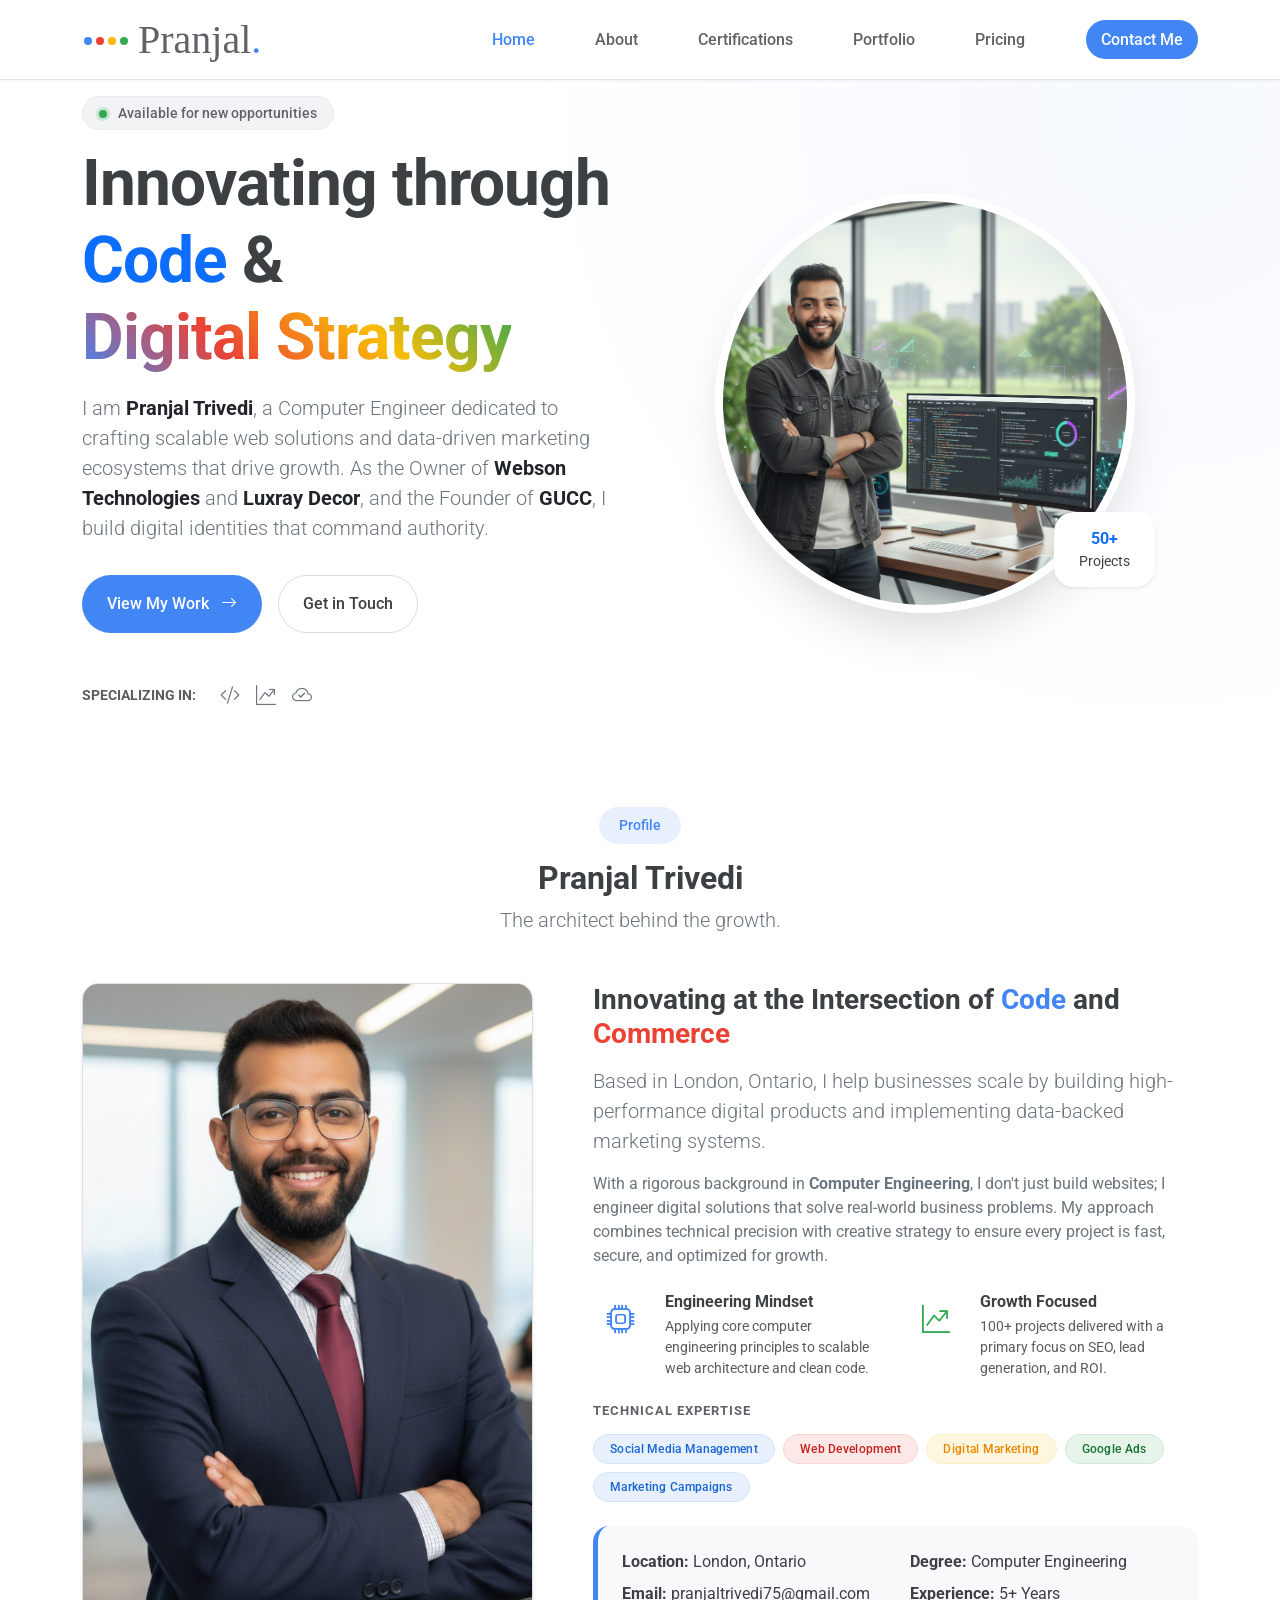
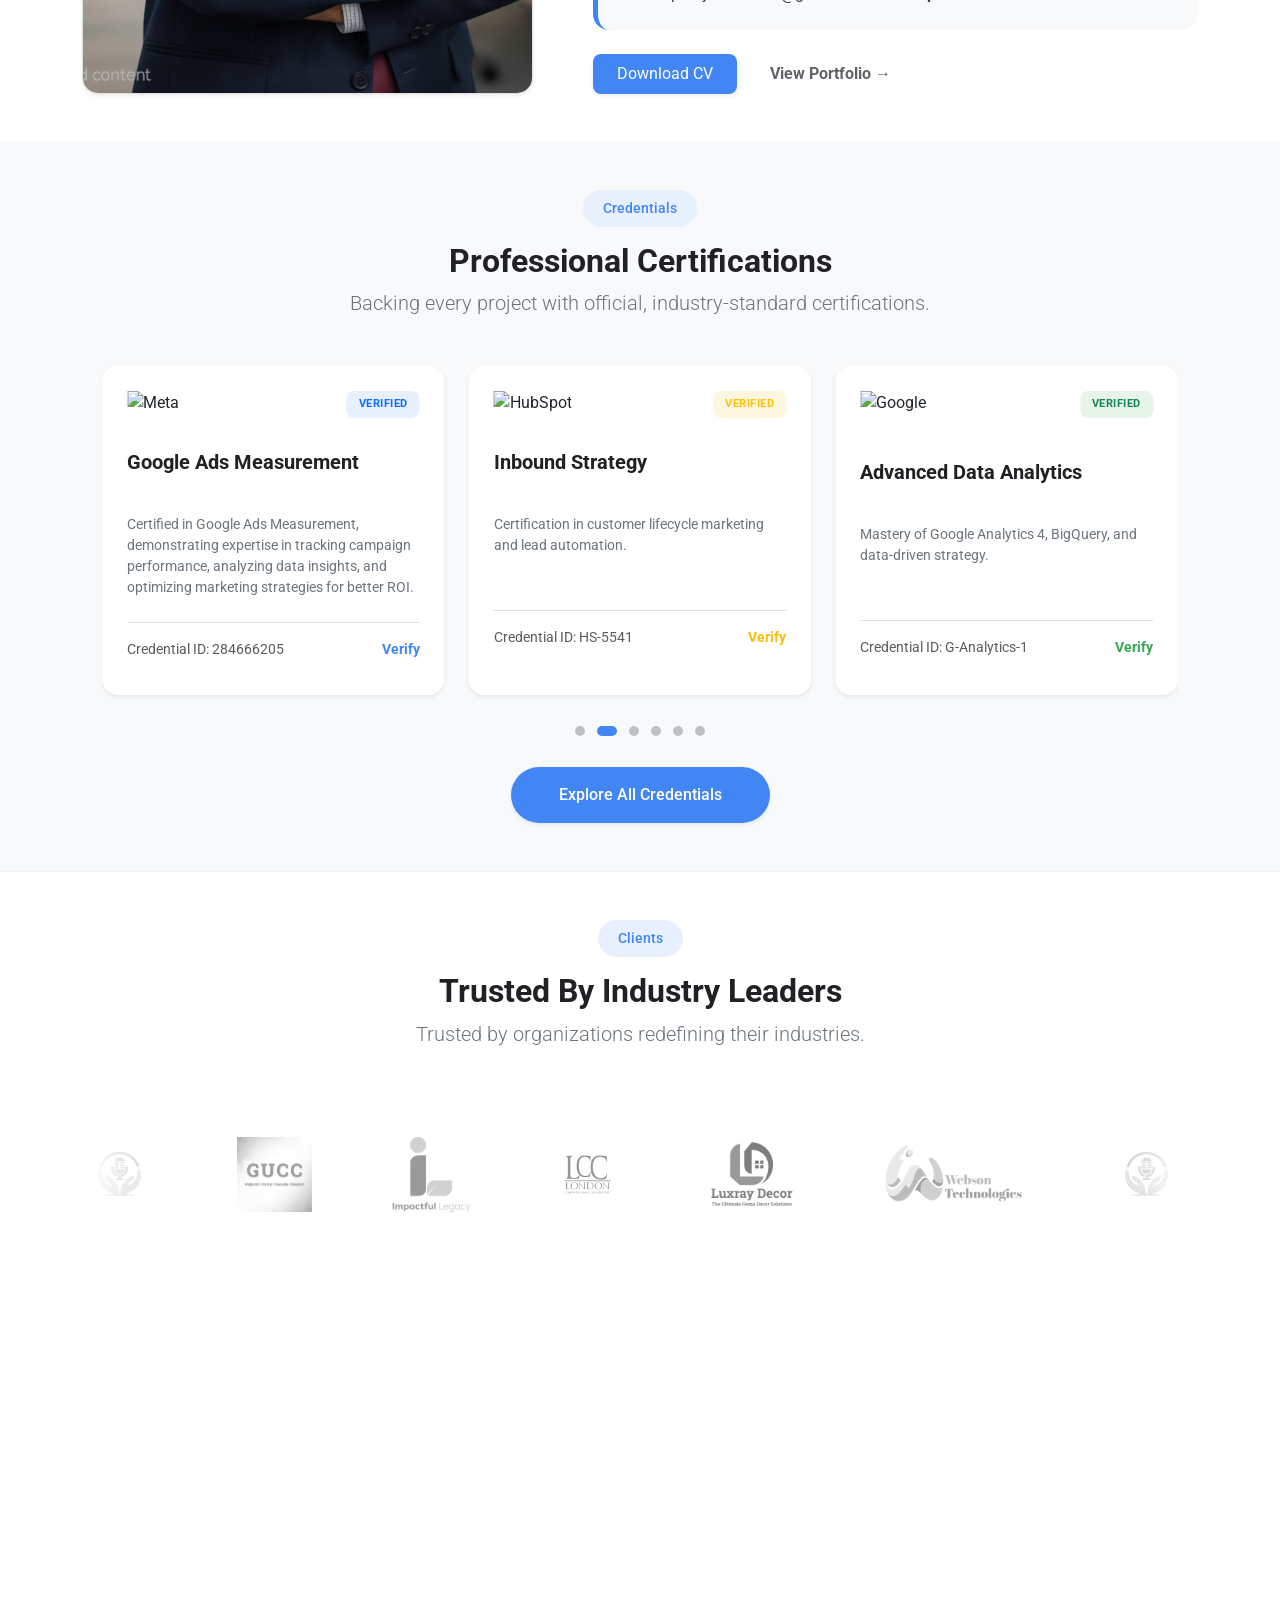
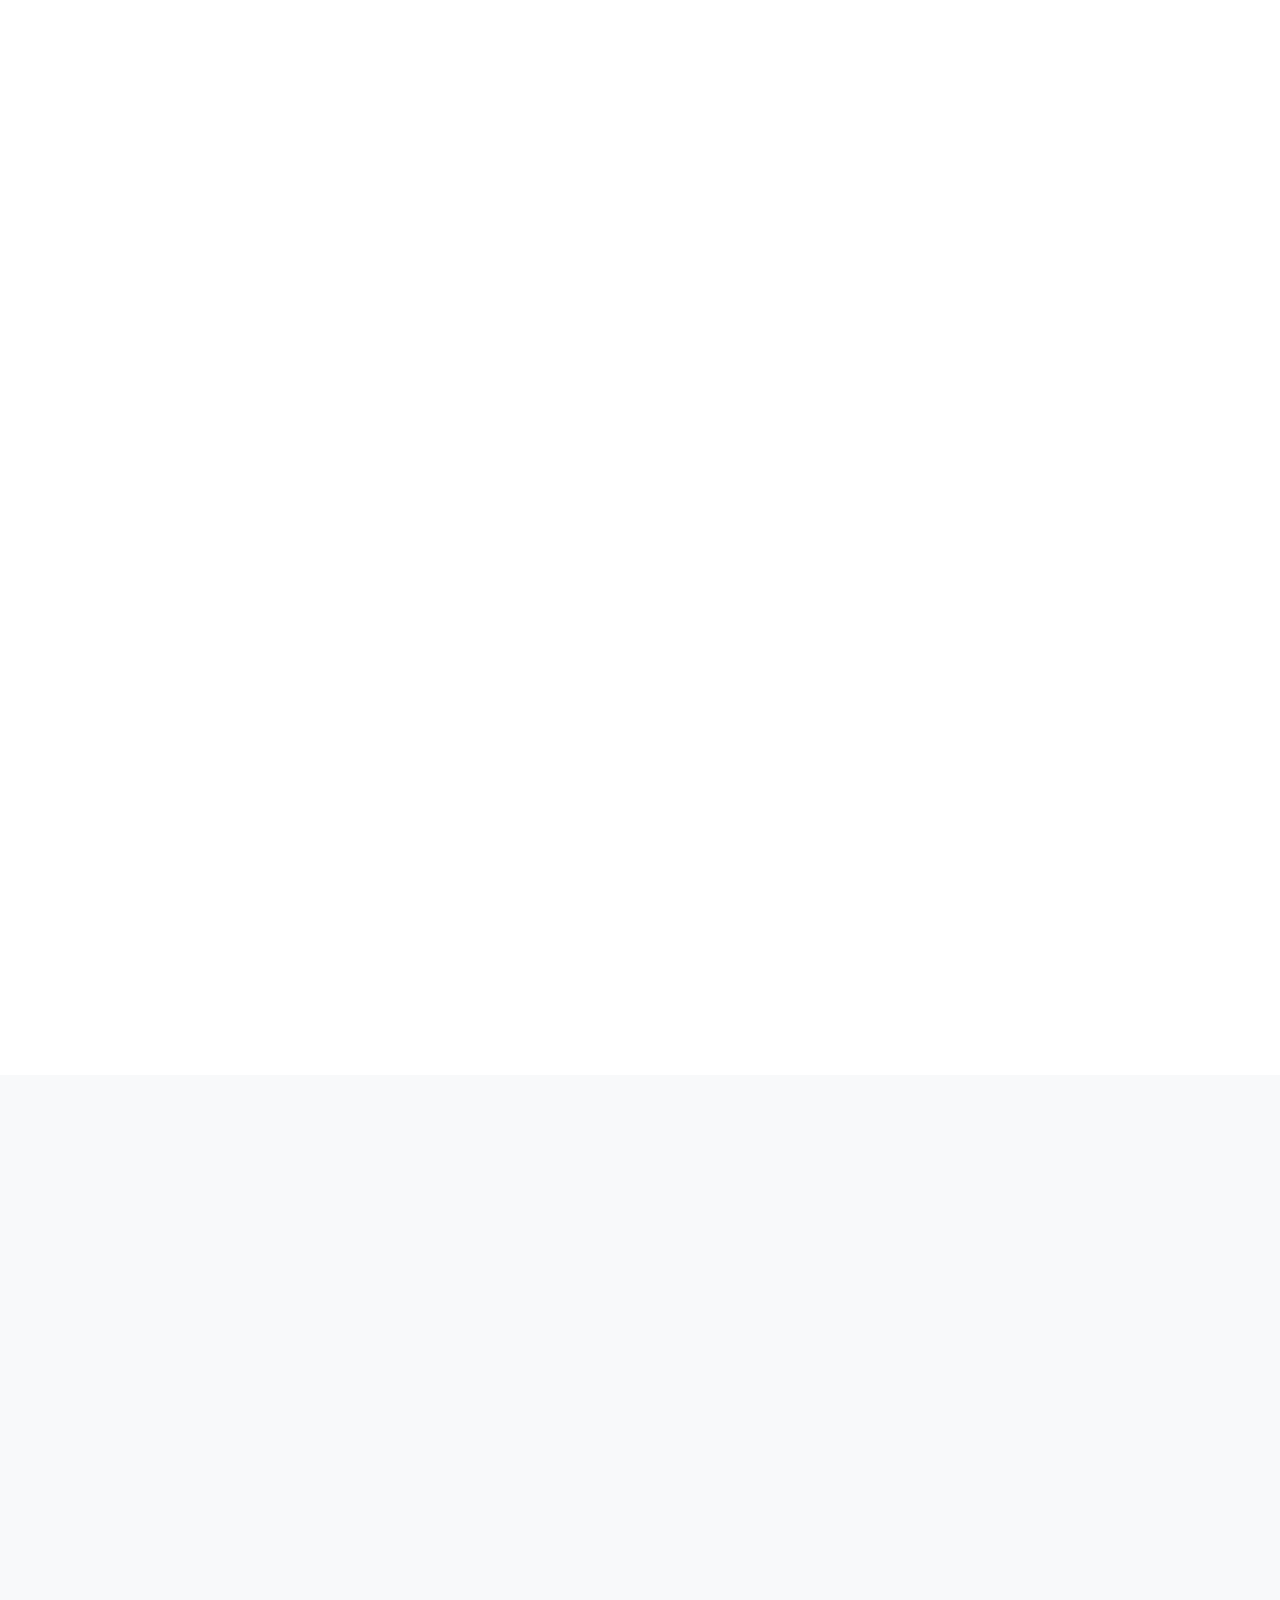
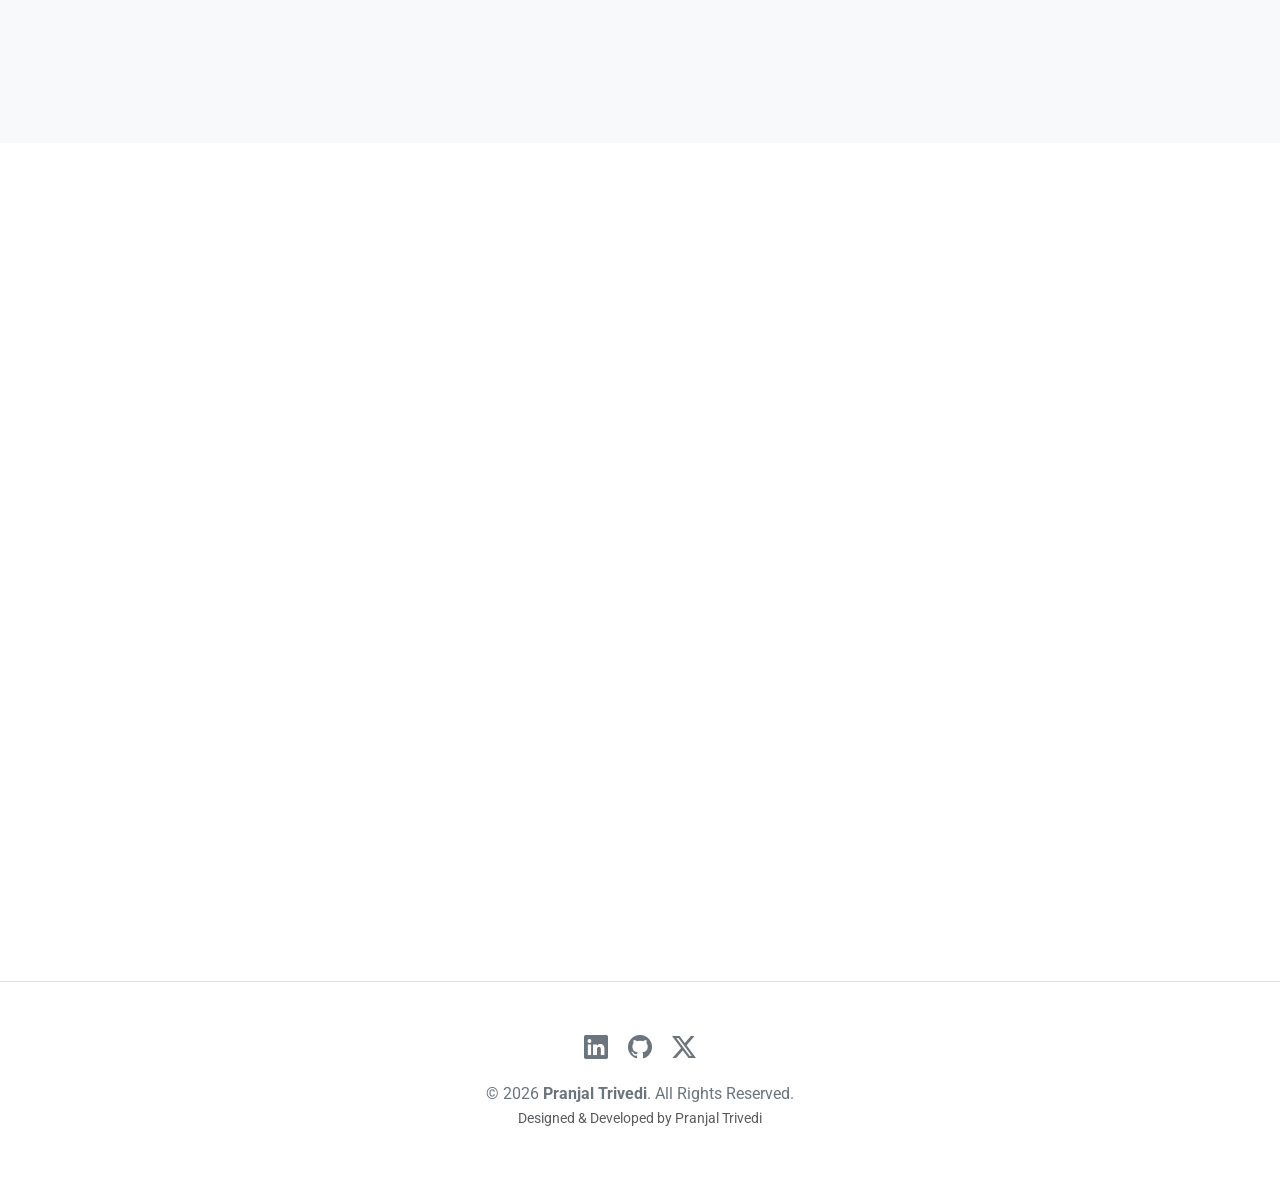
==== commit b274b49e: "Meta tags" ====
--- a/index.html
+++ b/index.html
@@ -1,9 +1,32 @@
 <!DOCTYPE html>
 <html lang="en">
 <head>
-  <meta charset="utf-8">
-  <meta content="width=device-width, initial-scale=1.0" name="viewport">
-  <title>Pranjal Trivedi | Digital Innovator</title>
+  <title>Pranjal Trivedi | Computer Engineer & Digital Marketer</title>
+<meta name="title" content="Pranjal Trivedi | Computer Engineer & Entrepreneur">
+<meta name="description" content="Pranjal Trivedi: Computer Engineer & Digital Marketer. Owner of Webson Technologies & Luxray Decor. Founder of GUCC. Visit My Website to Explore My Work.">
+<meta name="keywords" content="Pranjal Trivedi, Computer Engineer, Luxray Decor, Webson Technologies, GUCC, Gujarati Unity Canada Chapter, Web Developer, Digital Marketing Specialist, Digital Marketer">
+<meta name="robots" content="index, follow">
+<meta name="language" content="English">
+<meta name="author" content="Pranjal Trivedi">
+<link rel="canonical" href="https://pranjaltrivedi.com/">
+
+<meta property="og:type" content="website">
+<meta property="og:url" content="https://pranjaltrivedi.com/">
+<meta property="og:title" content="Pranjal Trivedi | Computer Engineer & Entrepreneur">
+<meta property="og:description" content="Pranjal Trivedi: Computer Engineer & Digital Marketer. Owner of Webson Technologies & Luxray Decor. Founder of GUCC. Visit My Website to Explore My Work.">
+<meta property="og:image" content="https://pranjaltrivedi.com/assets/img/branding-preview.jpg">
+<meta property="og:site_name" content="Pranjal Trivedi">
+
+<meta name="twitter:card" content="summary_large_image">
+<meta name="twitter:url" content="https://pranjaltrivedi.com/">
+<meta name="twitter:title" content="Pranjal Trivedi | Computer Engineer & Entrepreneur">
+<meta name="twitter:description" content="Pranjal Trivedi: Computer Engineer & Digital Marketer. Owner of Webson Technologies & Luxray Decor. Founder of GUCC. Visit My Website to Explore My Work.">
+<meta name="twitter:image" content="https://pranjaltrivedi.com/assets/img/branding-preview.jpg">
+
+<meta charset="UTF-8">
+<meta name="viewport" content="width=device-width, initial-scale=1.0, maximum-scale=5.0">
+<meta http-equiv="X-UA-Compatible" content="IE=edge">
+<meta name="theme-color" content="#4285F4"> <link rel="icon" type="image/png" href="/assets/img/favicon.jpg">
   
   <link href="https://fonts.googleapis.com/css2?family=Google+Sans:wght@400;500;700&family=Roboto:wght@300;400;500;700&display=swap" rel="stylesheet">
   <link href="https://cdn.jsdelivr.net/npm/bootstrap@5.3.0/dist/css/bootstrap.min.css" rel="stylesheet">
@@ -106,7 +129,7 @@
             <span class="google-text-gradient">Digital Strategy</span>
           </h1>
           <p class="lead text-secondary mb-4 pb-2">
-            I am <span class="fw-bold text-dark">Pranjal Trivedi</span>, a Computer Engineer dedicated to crafting high-performance web solutions and data-driven marketing ecosystems that drive growth.
+            I am <span class="fw-bold text-dark">Pranjal Trivedi</span>, a Computer Engineer dedicated to crafting scalable web solutions and data-driven marketing ecosystems that drive growth. As the Owner of <span class="fw-bold text-dark">Webson Technologies</span> and <span class="fw-bold text-dark">Luxray Decor</span>, and the Founder of <span class="fw-bold text-dark">GUCC</span>, I build digital identities that command authority.
           </p>
           <div class="d-flex gap-3 mt-2">
             <a href="portfolio.html" class="btn btn-google-primary px-4 py-3 rounded-pill">
@@ -129,7 +152,7 @@
       
       <div class="col-lg-6 order-1 order-lg-2 text-center" data-aos="zoom-in" data-aos-delay="200">
         <div class="hero-image-wrapper">
-          <img src="/assets/img/profile-1.png" class="img-fluid rounded-circle shadow-premium hero-profile-img" alt="Pranjal Trivedi - Computer Engineer">
+          <img src="/assets/img/pranjal-trivedi-1.png" class="img-fluid rounded-circle shadow-premium hero-profile-img" alt="Pranjal Trivedi, Computer Engineer and Digital Marketer, working on high-performance web solutions in a professional modern office setting.">
           <div class="floating-card experience-card shadow-sm">
             <span class="fw-bold text-primary">50+</span>
             <small>Projects</small>
@@ -153,10 +176,10 @@
       
       <div class="col-lg-5">
         <div class="profile-card h-100 shadow-sm rounded-4 overflow-hidden bg-white border" style="border-color: #e0e0e0 !important;">
-          <img src="/assets/img/profile-square.png" 
+          <img src="/assets/img/pranjal-trivedi-2.png" 
                class="w-100 h-100" 
                style="object-fit: cover; min-height: 100%;" 
-               alt="Pranjal Trivedi - Computer Engineer">
+               alt="Professional branding of Pranjal Trivedi: Computer Engineer and Digital Marketer, featuring Webson Technologies, Luxray Decor, and GUCC logos, specializing in high-performance web solutions and data-driven marketing ecosystems.">
         </div>
       </div>
 
@@ -367,20 +390,20 @@
   <div class="marquee-content">
     <div class="marquee-group">
       <img src="assets/img/clients/conflict-resolution.png" alt="Conflict Resolution" class="client-logo">
-      <img src="assets/img/clients/gucc.png" alt="GUCC" class="client-logo">
+      <img src="assets/img/clients/gucc.png" alt="GUCC - Gujarati Unity: Canada Chapter" class="client-logo">
       <img src="assets/img/clients/impactful-legacy.png" alt="Impactful Legacy" class="client-logo">
       <img src="assets/img/clients/lcc.png" alt="LCC" class="client-logo">
-      <img src="assets/img/clients/luxray-decor.png" alt="Luxray Decor" class="client-logo">
-      <img src="assets/img/clients/webson-technologies.png" alt="Webson Technologies" class="client-logo">
+      <img src="assets/img/clients/luxray-decor.png" alt="Luxray Decor - Luxray Decor is a leading home decor brand in india, with a range of premium products. Trusted by prominent architects and interior designers." class="client-logo">
+      <img src="assets/img/clients/webson-technologies.png" alt="Webson Technologies - The Definitive Power of the IT Industry." class="client-logo">
     </div>
 
     <div class="marquee-group" aria-hidden="true">
       <img src="assets/img/clients/conflict-resolution.png" alt="Conflict Resolution" class="client-logo">
-      <img src="assets/img/clients/gucc.png" alt="GUCC" class="client-logo">
+      <img src="assets/img/clients/gucc.png" alt="GUCC - Gujarati Unity: Canada Chapter" class="client-logo">
       <img src="assets/img/clients/impactful-legacy.png" alt="Impactful Legacy" class="client-logo">
       <img src="assets/img/clients/lcc.png" alt="LCC" class="client-logo">
-      <img src="assets/img/clients/luxray-decor.png" alt="Luxray Decor" class="client-logo">
-      <img src="assets/img/clients/webson-technologies.png" alt="Webson Technologies" class="client-logo">
+      <img src="assets/img/clients/luxray-decor.png" alt="Luxray Decor - Luxray Decor is a leading home decor brand in india, with a range of premium products. Trusted by prominent architects and interior designers." class="client-logo">
+      <img src="assets/img/clients/webson-technologies.png" alt="Webson Technologies - The Definitive Power of the IT Industry." class="client-logo">
     </div>
   </div>
 </div>
@@ -772,7 +795,7 @@
 
       <div class="col-lg-7">
         <div class="contact-form-card p-4 p-md-5 border rounded-4 shadow-sm" data-aos="fade-up" data-aos-delay="400">
-          <form action="#" method="post" class="php-email-form">
+          <form action="/assets/php/contact-handler.php" method="POST" class="php-email-form">
             <div class="row gy-4">
               
               <div class="col-md-6">
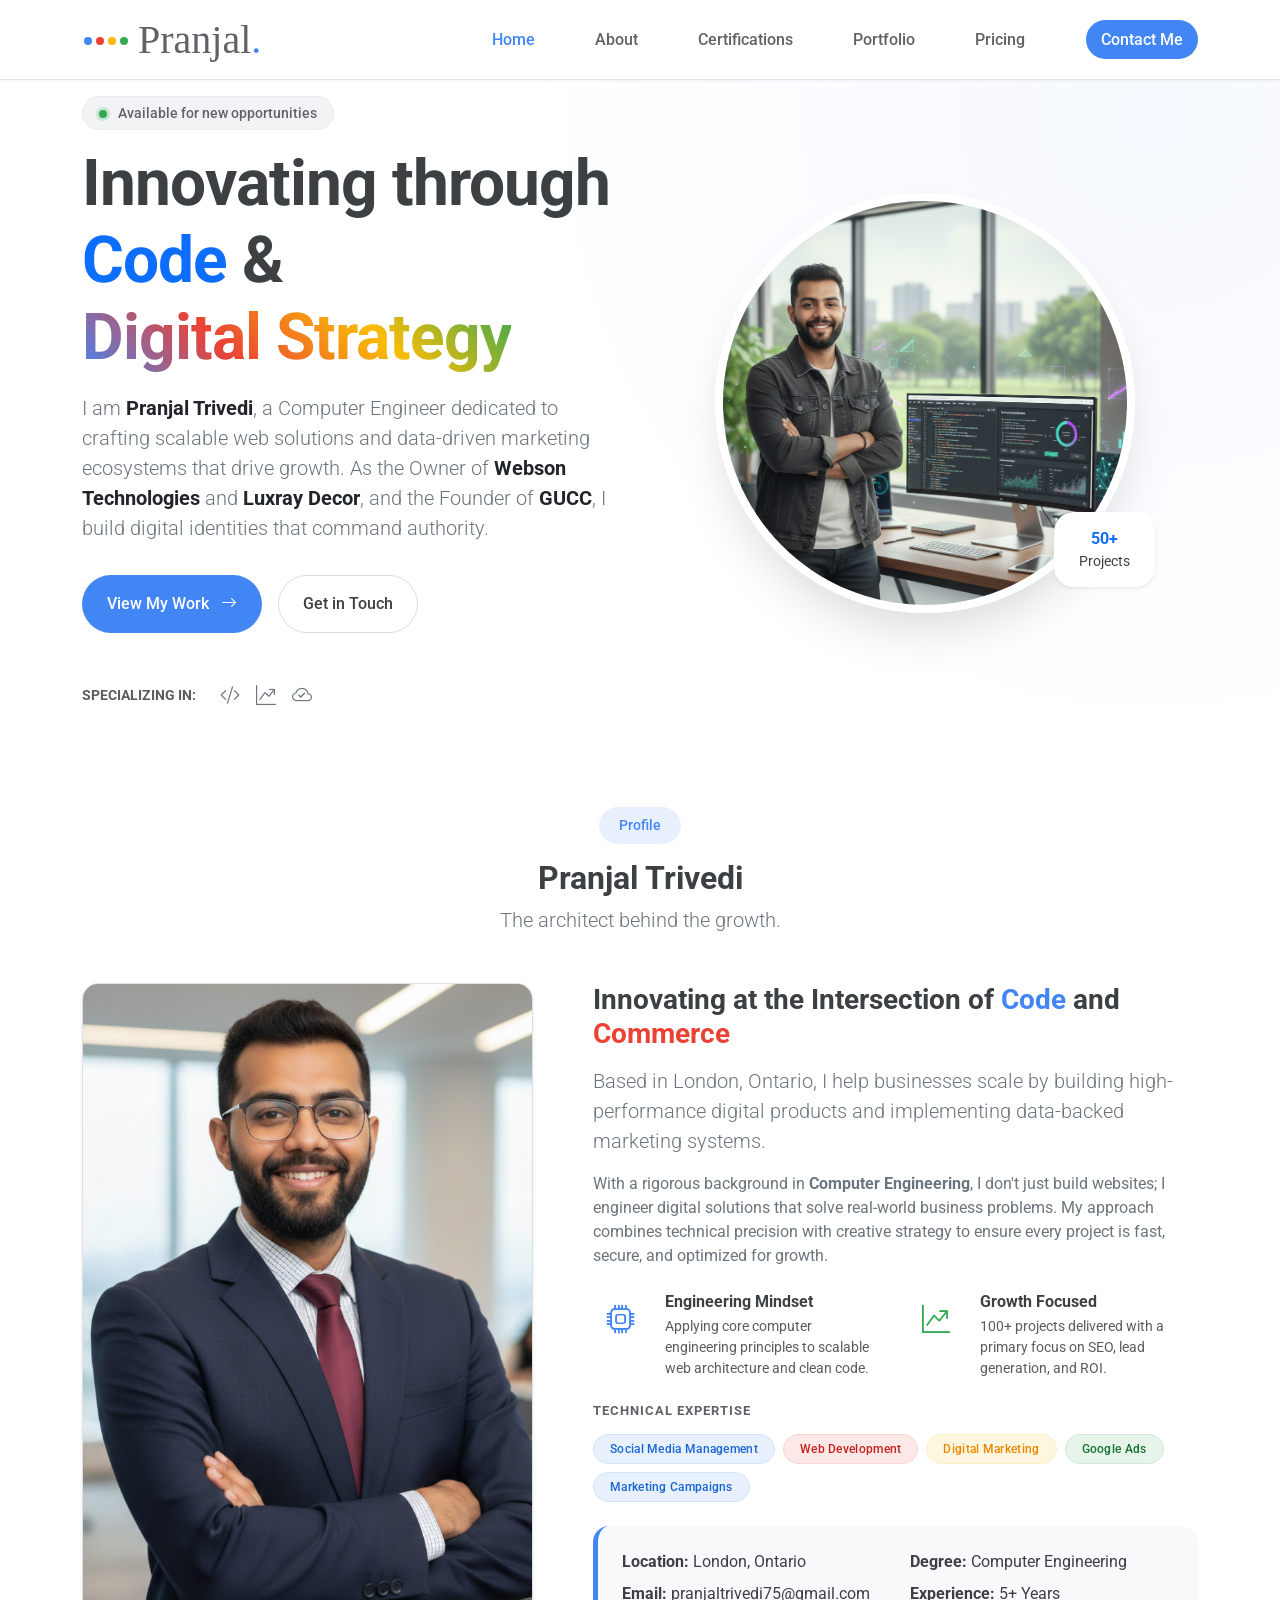
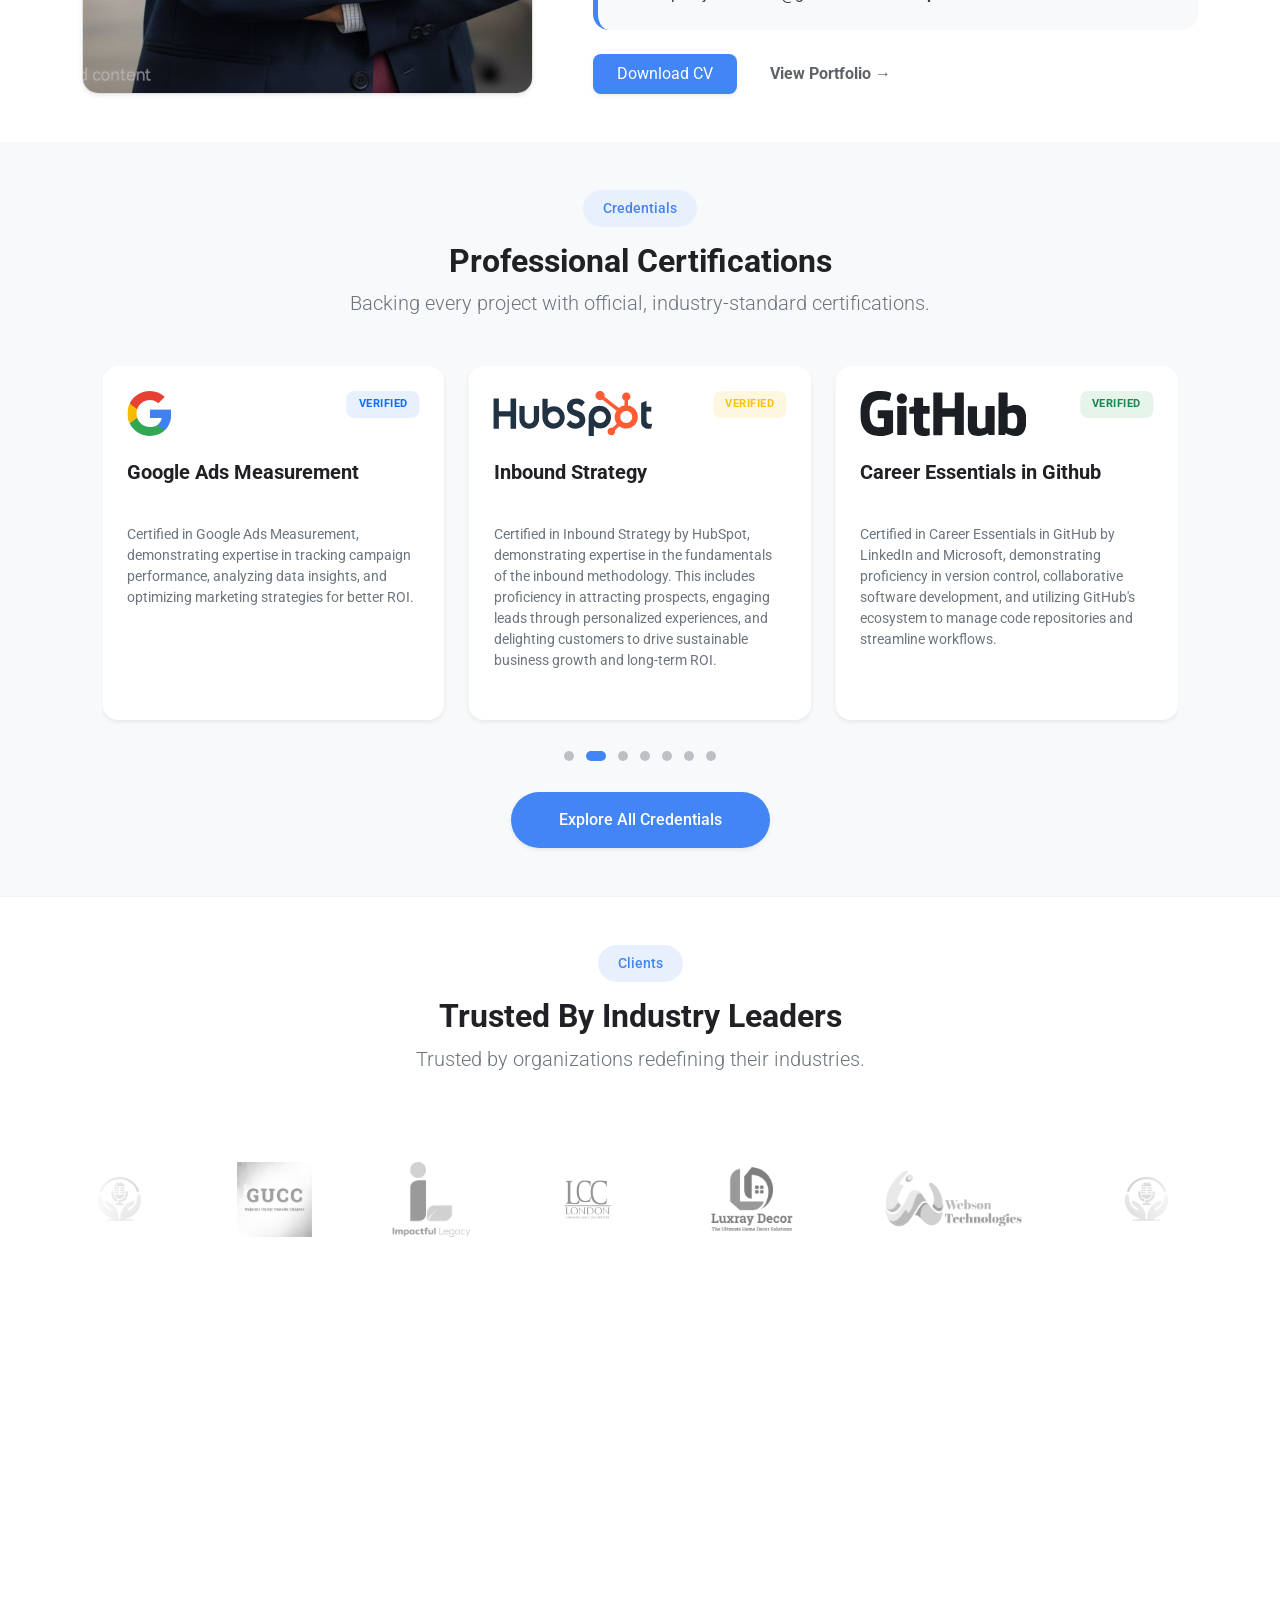
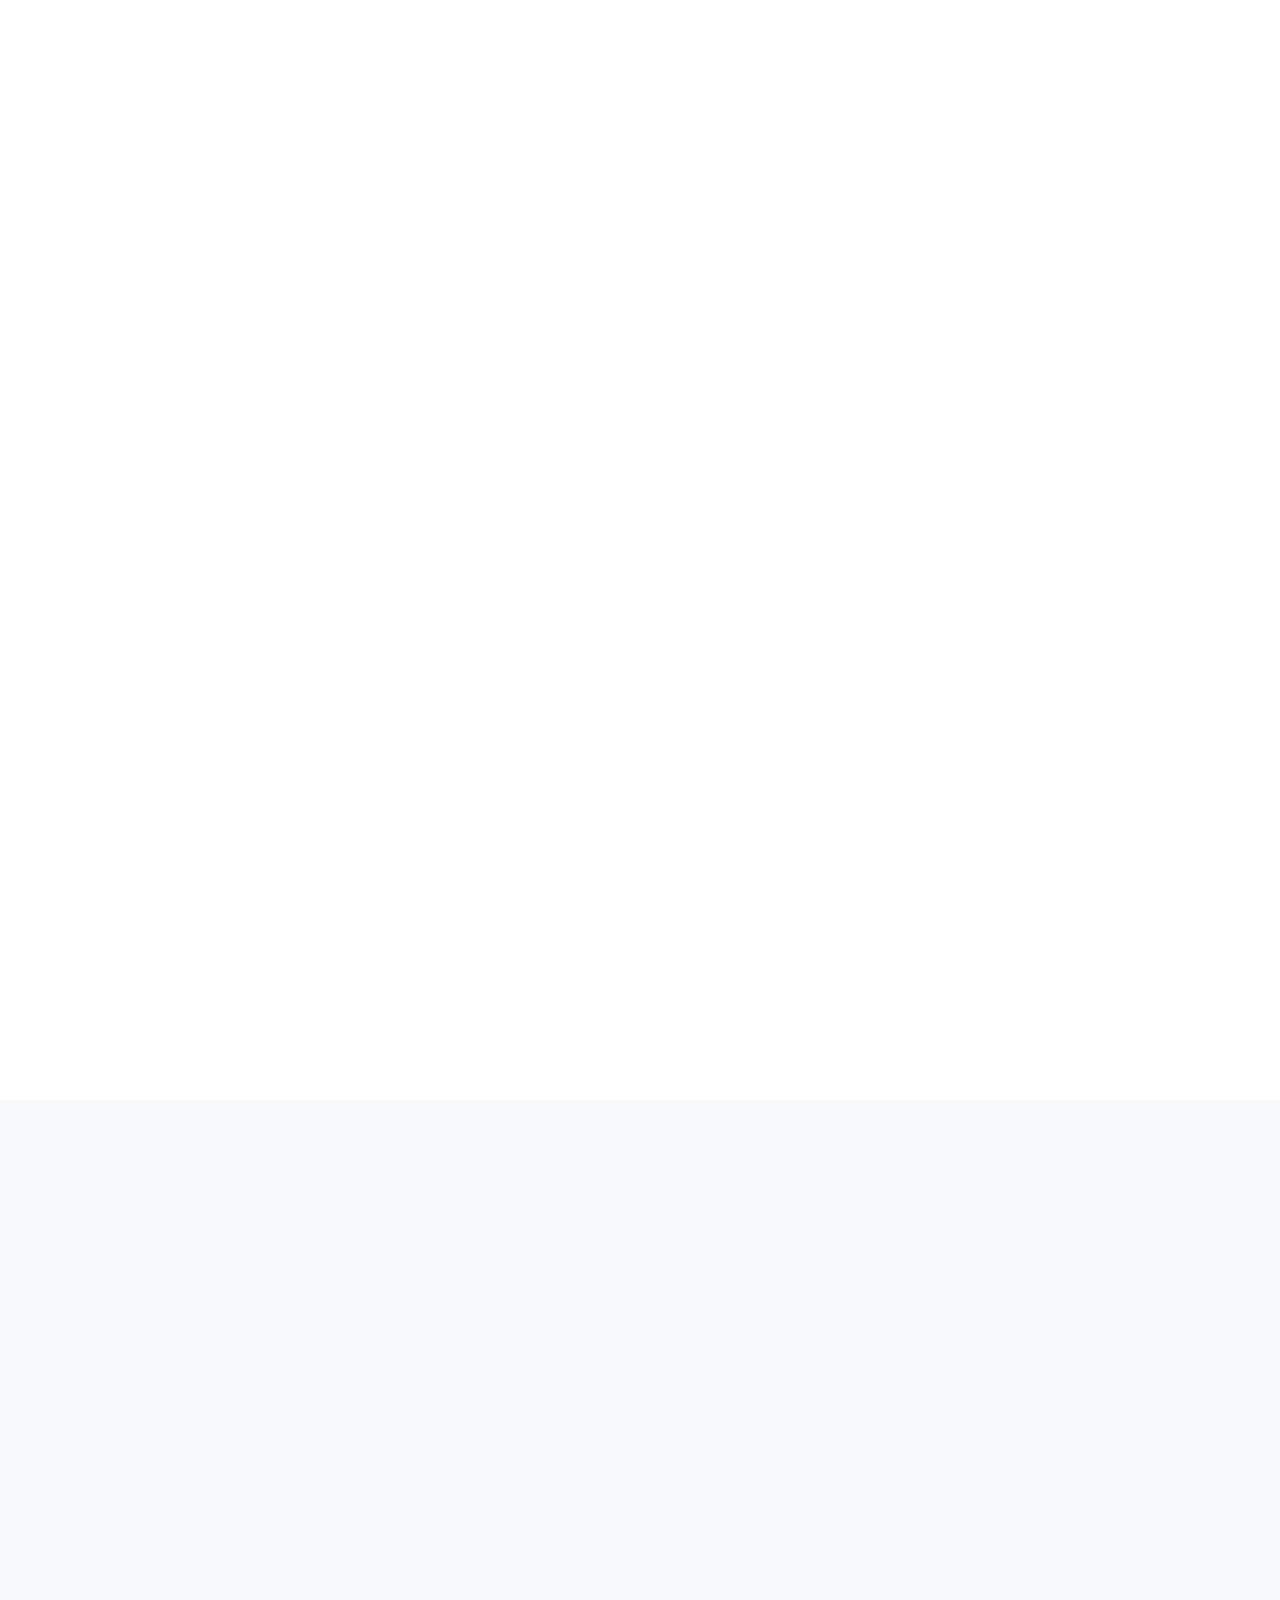
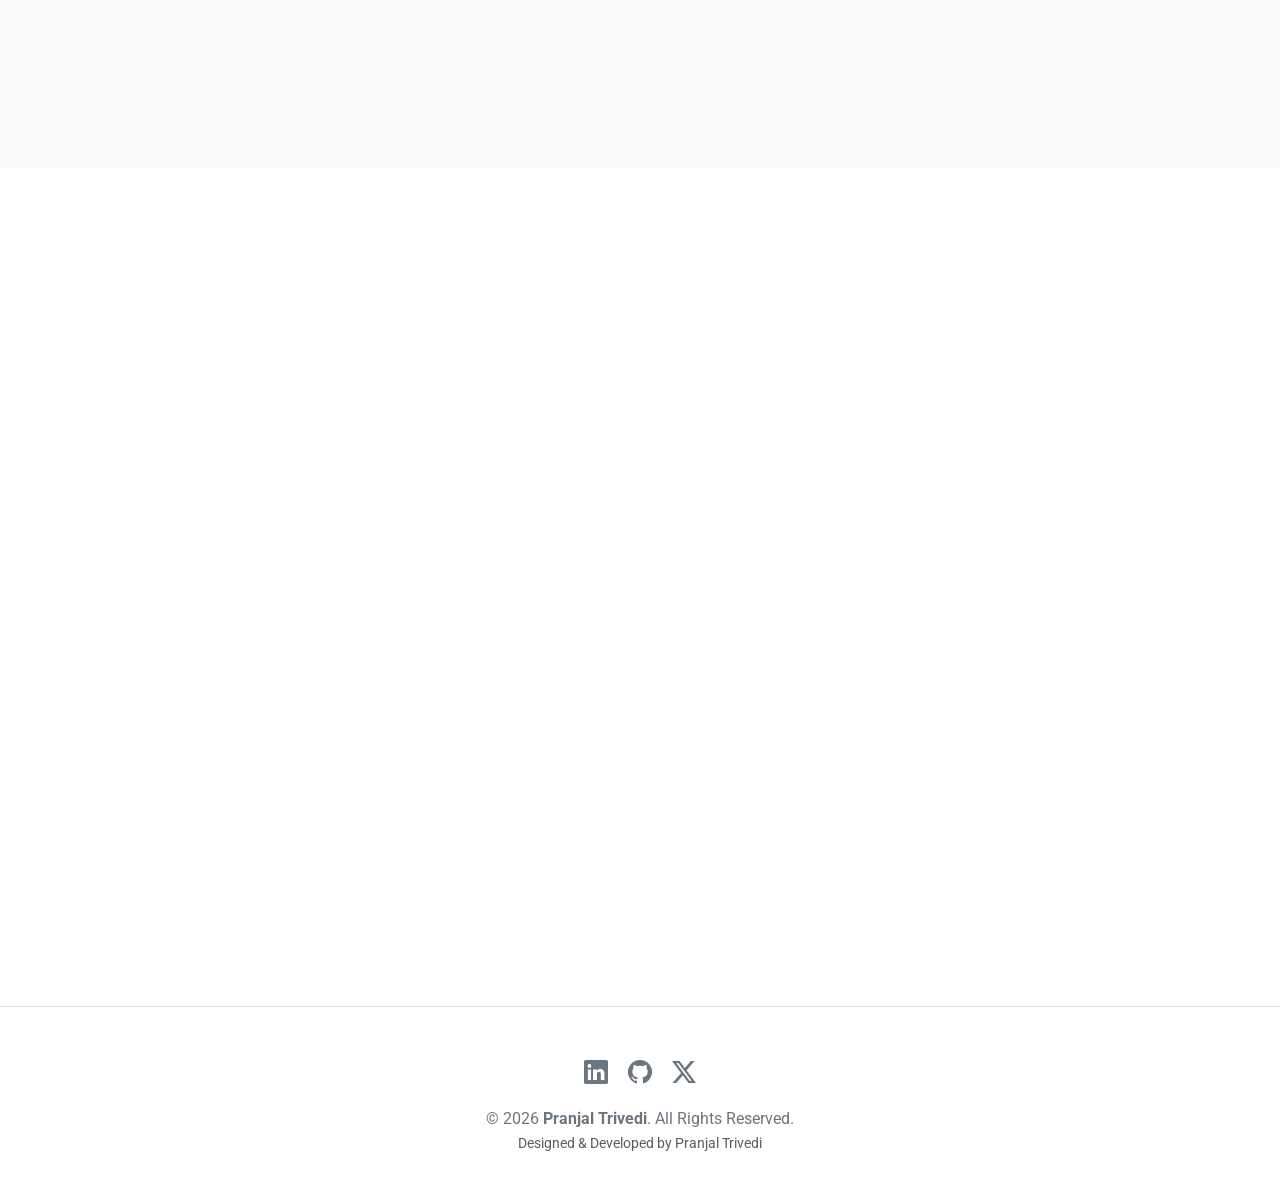
==== commit 5d5342fa: "Update few pages" ====
--- a/index.html
+++ b/index.html
@@ -263,16 +263,16 @@
           <div class="swiper-slide">
             <div class="card border-0 shadow-sm rounded-4 h-100 bg-white p-4 cert-static-card">
               <div class="d-flex justify-content-between align-items-start mb-4">
-                <img src="https://upload.wikimedia.org/wikipedia/commons/c/c1/Google_%22G%22_logo.svg" alt="Google" style="height: 45px; width: auto;">
+                <img src="assets/img/certifications-logo/google-favicon.svg" alt="Google" style="height: 45px; width: auto;">
                 <span class="badge-inst bg-green-subtle text-success">Verified</span>
               </div>
               <div class="card-body p-0">
                 <h5 class="fw-bold mb-2" style="color: #202124;">Google Ads AI-Powered Performance Ads</h5>
                 <p class="text-secondary small mb-4">Certified in Google AI-Powered Performance Ads, demonstrating expertise in leveraging AI-driven cross-channel campaigns to optimize performance and achieve business goals.</p>
-                <div class="pt-3 border-top d-flex justify-content-between align-items-center">
+                <!-- <div class="pt-3 border-top d-flex justify-content-between align-items-center">
                   <small class="text-muted">Credential ID: 284683731</small>
                   <a href="https://www.linkedin.com/redir/redirect/?url=https%3A%2F%2Fskillshop.credential.net%2F6551ad9c-9b89-4e1f-a1d9-637574172e79&urlhash=rSaq&isSdui=true&lipi=urn%3Ali%3Apage%3Ad_flagship3_profile_view_base_certifications_details%3BDRGws7gVSsSUG7PyuHERhA%3D%3D" class="text-decoration-none fw-bold small" style="color: #34A853;">Verify</a>
-                </div>
+                </div> -->
               </div>
             </div>
           </div>
@@ -280,16 +280,16 @@
           <div class="swiper-slide">
             <div class="card border-0 shadow-sm rounded-4 h-100 bg-white p-4 cert-static-card">
               <div class="d-flex justify-content-between align-items-start mb-4">
-                <img src="https://upload.wikimedia.org/wikipedia/commons/c/c1/Google_%22G%22_logo.svg" alt="Meta" style="height: 35px; width: auto;">
+                <img src="assets/img/certifications-logo/google-favicon.svg" alt="Meta" style="height: 45px; width: auto;">
                 <span class="badge-inst bg-blue-subtle text-primary">Verified</span>
               </div>
               <div class="card-body p-0">
                 <h5 class="fw-bold mb-2" style="color: #202124;">Google Ads Measurement</h5>
                 <p class="text-secondary small mb-4">Certified in Google Ads Measurement, demonstrating expertise in tracking campaign performance, analyzing data insights, and optimizing marketing strategies for better ROI.</p>
-                <div class="pt-3 border-top d-flex justify-content-between align-items-center">
+                <!-- <div class="pt-3 border-top d-flex justify-content-between align-items-center">
                   <small class="text-muted">Credential ID: 284666205</small>
                   <a href="https://www.linkedin.com/redir/redirect/?url=https%3A%2F%2Flearndigital.withgoogle.com%2Flink%2F1tb5mplmosg&urlhash=34kn&isSdui=true&lipi=urn%3Ali%3Apage%3Ad_flagship3_profile_view_base_certifications_details%3BDRGws7gVSsSUG7PyuHERhA%3D%3D" class="text-decoration-none fw-bold small" style="color: #4285F4;">Verify</a>
-                </div>
+                </div> -->
               </div>
             </div>
           </div>
@@ -297,16 +297,16 @@
           <div class="swiper-slide">
             <div class="card border-0 shadow-sm rounded-4 h-100 bg-white p-4 cert-static-card">
               <div class="d-flex justify-content-between align-items-start mb-4">
-                <img src="https://upload.wikimedia.org/wikipedia/commons/3/3f/HubSpot_Logo.svg" alt="HubSpot" style="height: 35px; width: auto;">
+                <img src="assets/img/certifications-logo/hubspot.svg" alt="HubSpot" style="height: 45px; width: auto;">
                 <span class="badge-inst bg-yellow-subtle text-warning">Verified</span>
               </div>
               <div class="card-body p-0">
                 <h5 class="fw-bold mb-2" style="color: #202124;">Inbound Strategy</h5>
-                <p class="text-secondary small mb-4">Certification in customer lifecycle marketing and lead automation.</p>
-                <div class="pt-3 border-top d-flex justify-content-between align-items-center">
+                <p class="text-secondary small mb-4">Certified in Inbound Strategy by HubSpot, demonstrating expertise in the fundamentals of the inbound methodology. This includes proficiency in attracting prospects, engaging leads through personalized experiences, and delighting customers to drive sustainable business growth and long-term ROI.</p>
+                <!-- <div class="pt-3 border-top d-flex justify-content-between align-items-center">
                   <small class="text-muted">Credential ID: HS-5541</small>
                   <a href="#" class="text-decoration-none fw-bold small" style="color: #FBBC05;">Verify</a>
-                </div>
+                </div> -->
               </div>
             </div>
           </div>
@@ -314,16 +314,16 @@
           <div class="swiper-slide">
             <div class="card border-0 shadow-sm rounded-4 h-100 bg-white p-4 cert-static-card">
               <div class="d-flex justify-content-between align-items-start mb-4">
-                <img src="https://upload.wikimedia.org/wikipedia/commons/c/c1/Google_%22G%22_logo.svg" alt="Google" style="height: 45px; width: auto;">
+                <img src="assets/img/certifications-logo/github.svg" alt="Google" style="height: 45px; width: auto;">
                 <span class="badge-inst bg-green-subtle text-success">Verified</span>
               </div>
               <div class="card-body p-0">
-                <h5 class="fw-bold mb-2" style="color: #202124;">Advanced Data Analytics</h5>
-                <p class="text-secondary small mb-4">Mastery of Google Analytics 4, BigQuery, and data-driven strategy.</p>
-                <div class="pt-3 border-top d-flex justify-content-between align-items-center">
+                <h5 class="fw-bold mb-2" style="color: #202124;">Career Essentials in Github</h5>
+                <p class="text-secondary small mb-4">Certified in Career Essentials in GitHub by LinkedIn and Microsoft, demonstrating proficiency in version control, collaborative software development, and utilizing GitHub's ecosystem to manage code repositories and streamline workflows.</p>
+                <!-- <div class="pt-3 border-top d-flex justify-content-between align-items-center">
                   <small class="text-muted">Credential ID: G-Analytics-1</small>
                   <a href="#" class="text-decoration-none fw-bold small" style="color: #34A853;">Verify</a>
-                </div>
+                </div> -->
               </div>
             </div>
           </div>
@@ -331,16 +331,16 @@
           <div class="swiper-slide">
             <div class="card border-0 shadow-sm rounded-4 h-100 bg-white p-4 cert-static-card">
               <div class="d-flex justify-content-between align-items-start mb-4">
-                <img src="https://upload.wikimedia.org/wikipedia/commons/7/7b/Meta_Platforms_Inc._logo.svg" alt="Meta" style="height: 35px; width: auto;">
+                <img src="assets/img/certifications-logo/mailchimp.svg" alt="Mailchimp" style="height: 45px; width: auto;">
                 <span class="badge-inst bg-blue-subtle text-primary">Verified</span>
               </div>
               <div class="card-body p-0">
-                <h5 class="fw-bold mb-2" style="color: #202124;">Meta Marketing Science</h5>
-                <p class="text-secondary small mb-4">Expertise in conversion API, pixel tracking, and campaign optimization.</p>
-                <div class="pt-3 border-top d-flex justify-content-between align-items-center">
+                <h5 class="fw-bold mb-2" style="color: #202124;">Email Marketing</h5>
+                <p class="text-secondary small mb-4">Certified in Email Marketing by Mailchimp, demonstrating expertise in building brand loyalty, automating customer journeys, and driving conversions through strategic email communication and audience segmentation.</p>
+                <!-- <div class="pt-3 border-top d-flex justify-content-between align-items-center">
                   <small class="text-muted">Credential ID: META-772</small>
                   <a href="#" class="text-decoration-none fw-bold small" style="color: #4285F4;">Verify</a>
-                </div>
+                </div> -->
               </div>
             </div>
           </div>
@@ -348,16 +348,32 @@
           <div class="swiper-slide">
             <div class="card border-0 shadow-sm rounded-4 h-100 bg-white p-4 cert-static-card">
               <div class="d-flex justify-content-between align-items-start mb-4">
-                <img src="https://upload.wikimedia.org/wikipedia/commons/3/3f/HubSpot_Logo.svg" alt="HubSpot" style="height: 35px; width: auto;">
+                <img src="assets/img/certifications-logo/hubspot.svg" alt="HubSpot" style="height: 45px; width: auto;">
                 <span class="badge-inst bg-yellow-subtle text-warning">Verified</span>
               </div>
               <div class="card-body p-0">
                 <h5 class="fw-bold mb-2" style="color: #202124;">Content Marketing</h5>
                 <p class="text-secondary small mb-4">Certified in HubSpot Content Marketing, demonstrating expertise in content strategy, SEO-driven storytelling, and audience engagement to drive business growth.</p>
-                <div class="pt-3 border-top d-flex justify-content-between align-items-center">
+                <!-- <div class="pt-3 border-top d-flex justify-content-between align-items-center">
                   <small class="text-muted">Credential ID: HS-5541</small>
                   <a href="https://app-na3.hubspot.com/academy/achievements/bf9k39bm/en/1/pranjal-trivedi/content-marketing" class="text-decoration-none fw-bold small" style="color: #FBBC05;">Verify</a>
-                </div>
+                </div> -->
+              </div>
+            </div>
+          </div>
+          <div class="swiper-slide">
+            <div class="card border-0 shadow-sm rounded-4 h-100 bg-white p-4 cert-static-card">
+              <div class="d-flex justify-content-between align-items-start mb-4">
+                <img src="assets/img/certifications-logo/linkedin-favicon.svg" alt="HubSpot" style="height: 45px; width: auto;">
+                <span class="badge-inst bg-blue-subtle text-primary">Verified</span>
+              </div>
+              <div class="card-body p-0">
+                <h5 class="fw-bold mb-2" style="color: #202124;">Linkedin Marketing Fundamentals</h5>
+                <p class="text-secondary small mb-4">Certified in LinkedIn Marketing Fundamentals, demonstrating expertise in leveraging LinkedIn’s Campaign Manager to build brand presence, execute targeted advertising campaigns, and optimize full-funnel marketing strategies for professional audiences.</p>
+                <!-- <div class="pt-3 border-top d-flex justify-content-between align-items-center">
+                  <small class="text-muted">Credential ID: HS-5541</small>
+                  <a href="https://app-na3.hubspot.com/academy/achievements/bf9k39bm/en/1/pranjal-trivedi/content-marketing" class="text-decoration-none fw-bold small" style="color: #FBBC05;">Verify</a>
+                </div> -->
               </div>
             </div>
           </div>
